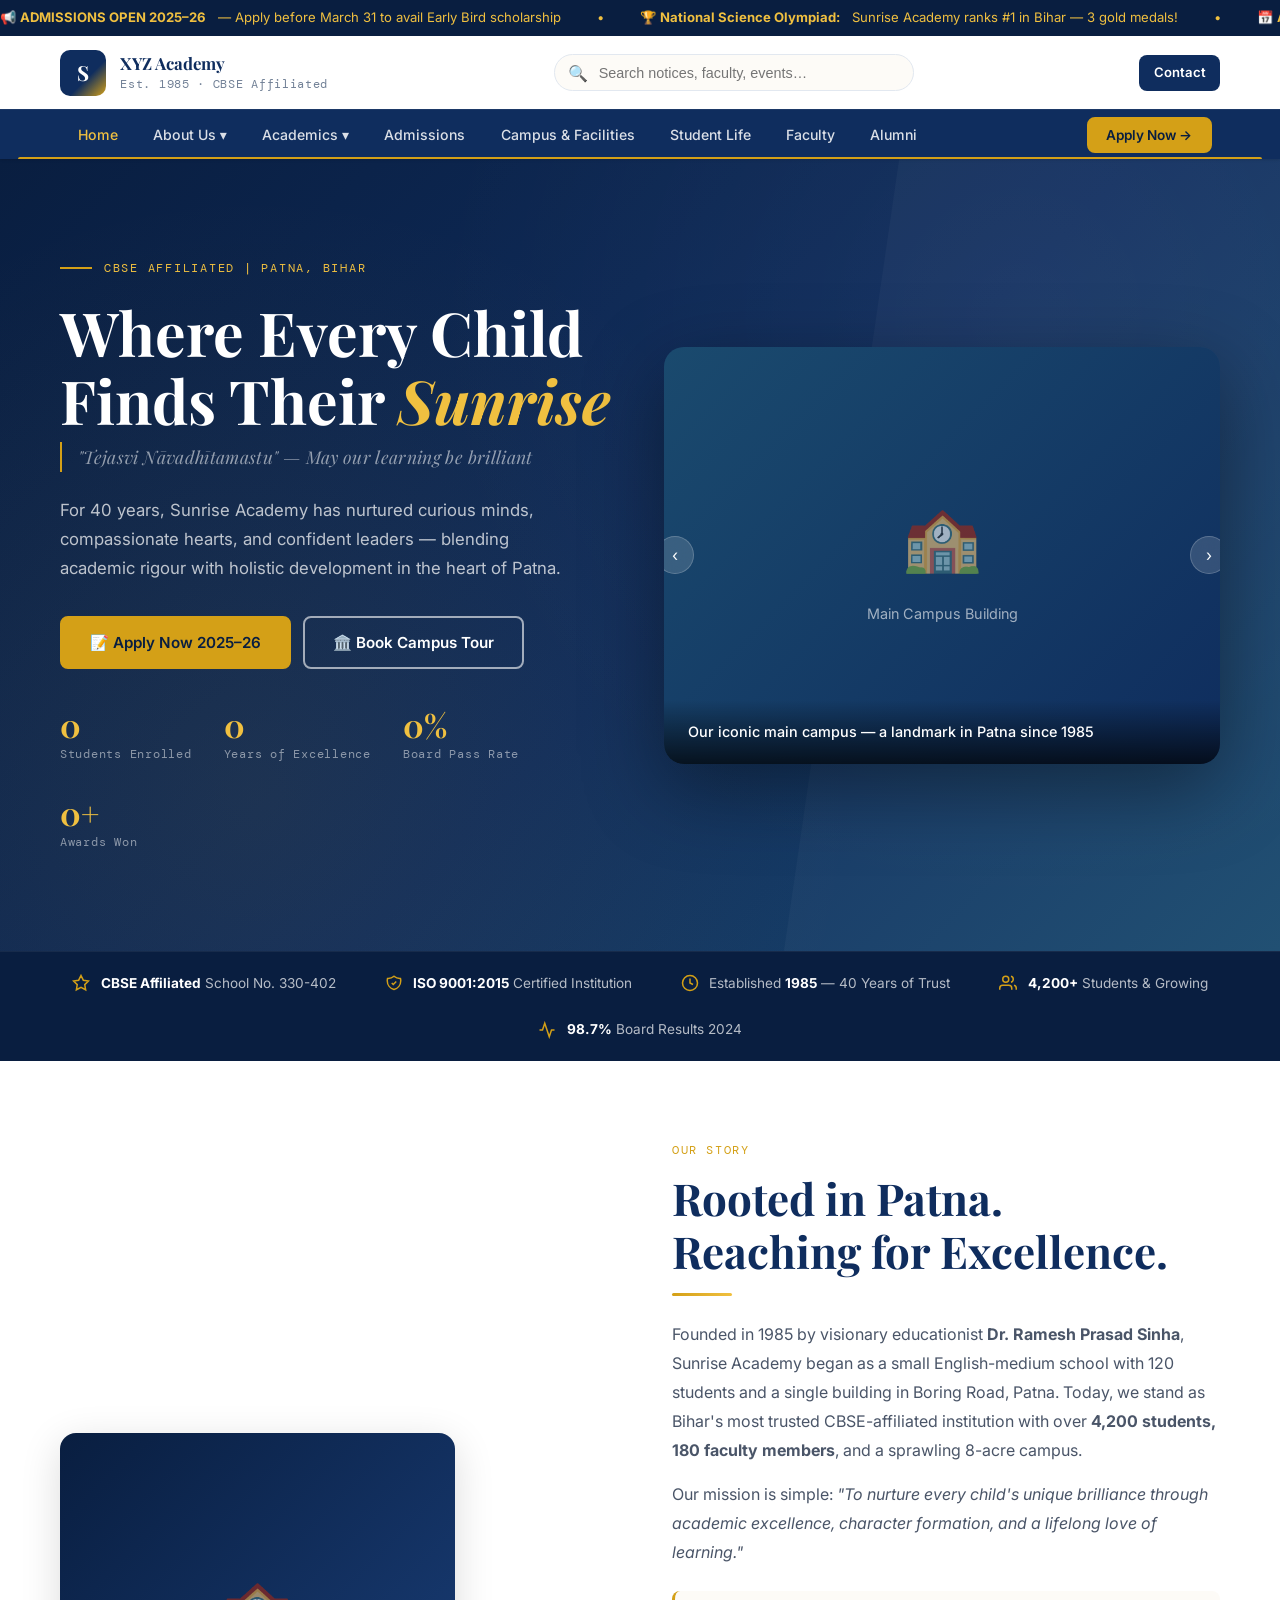
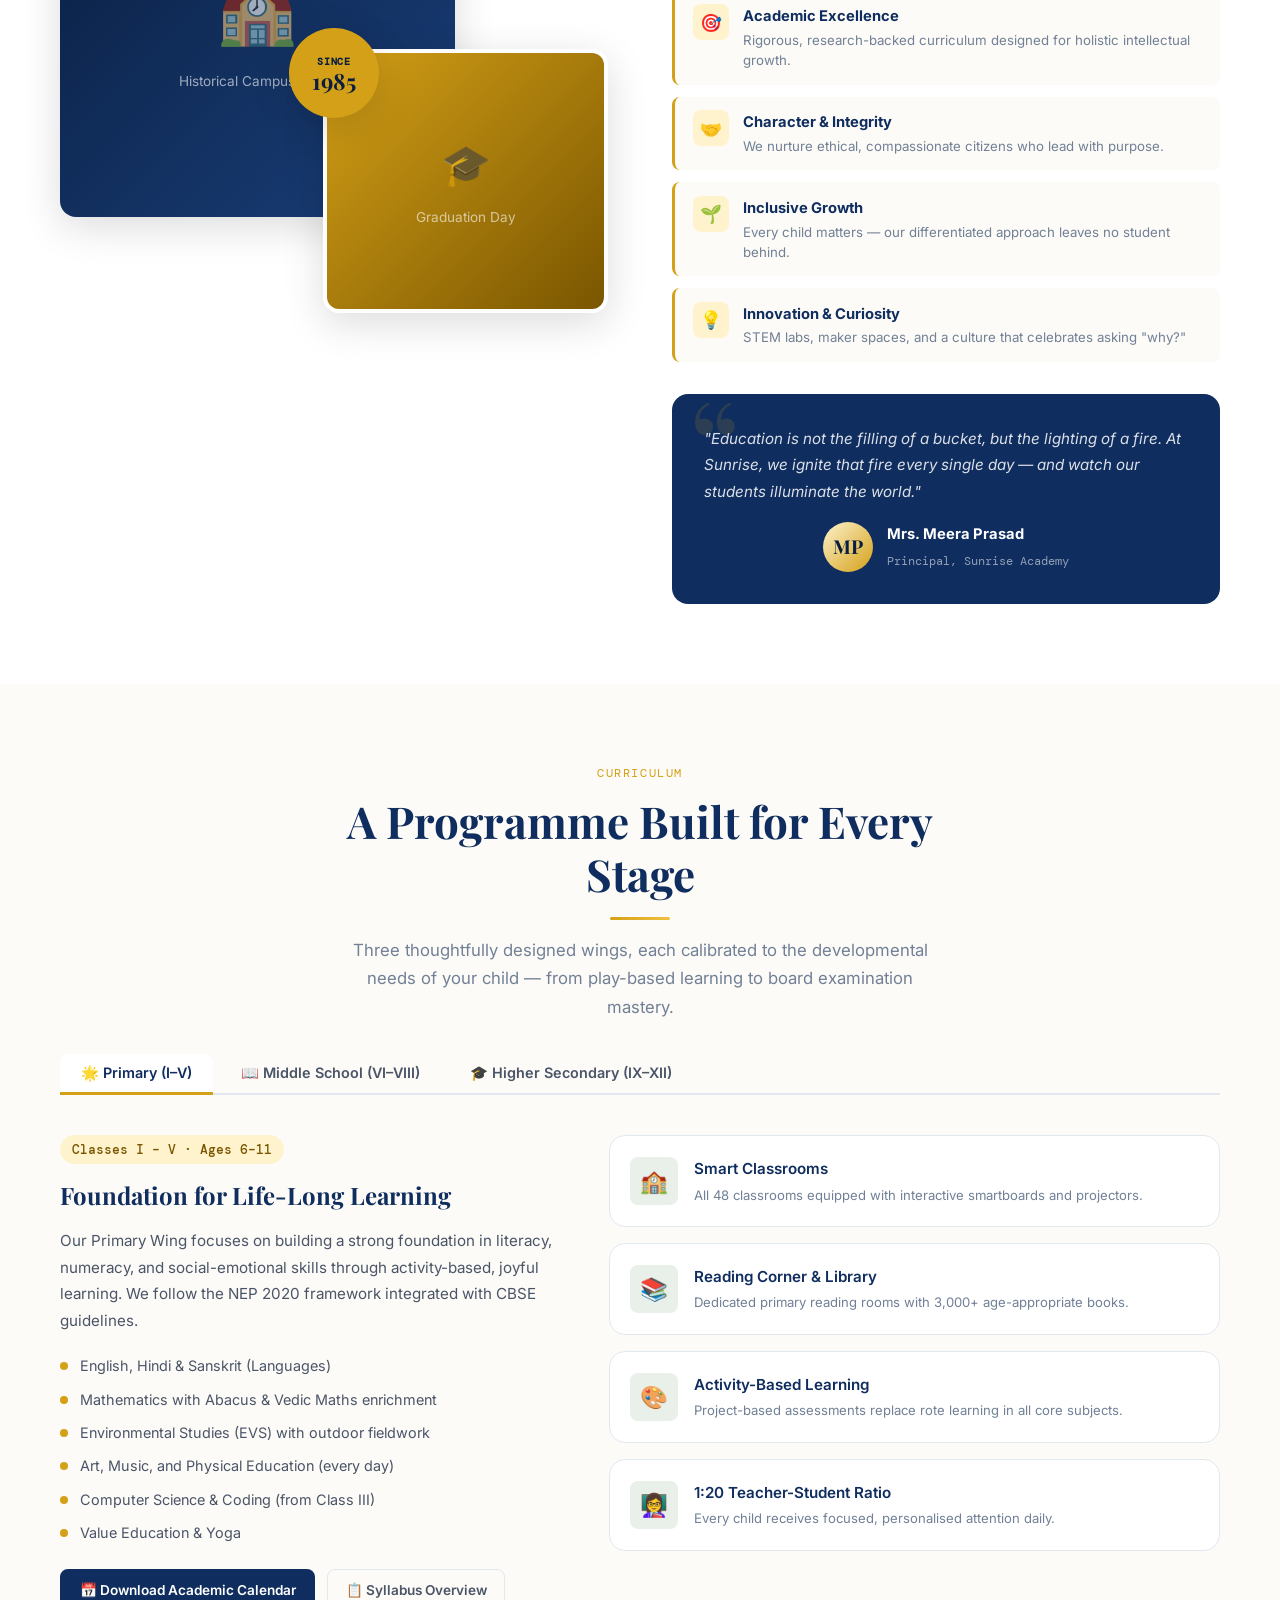
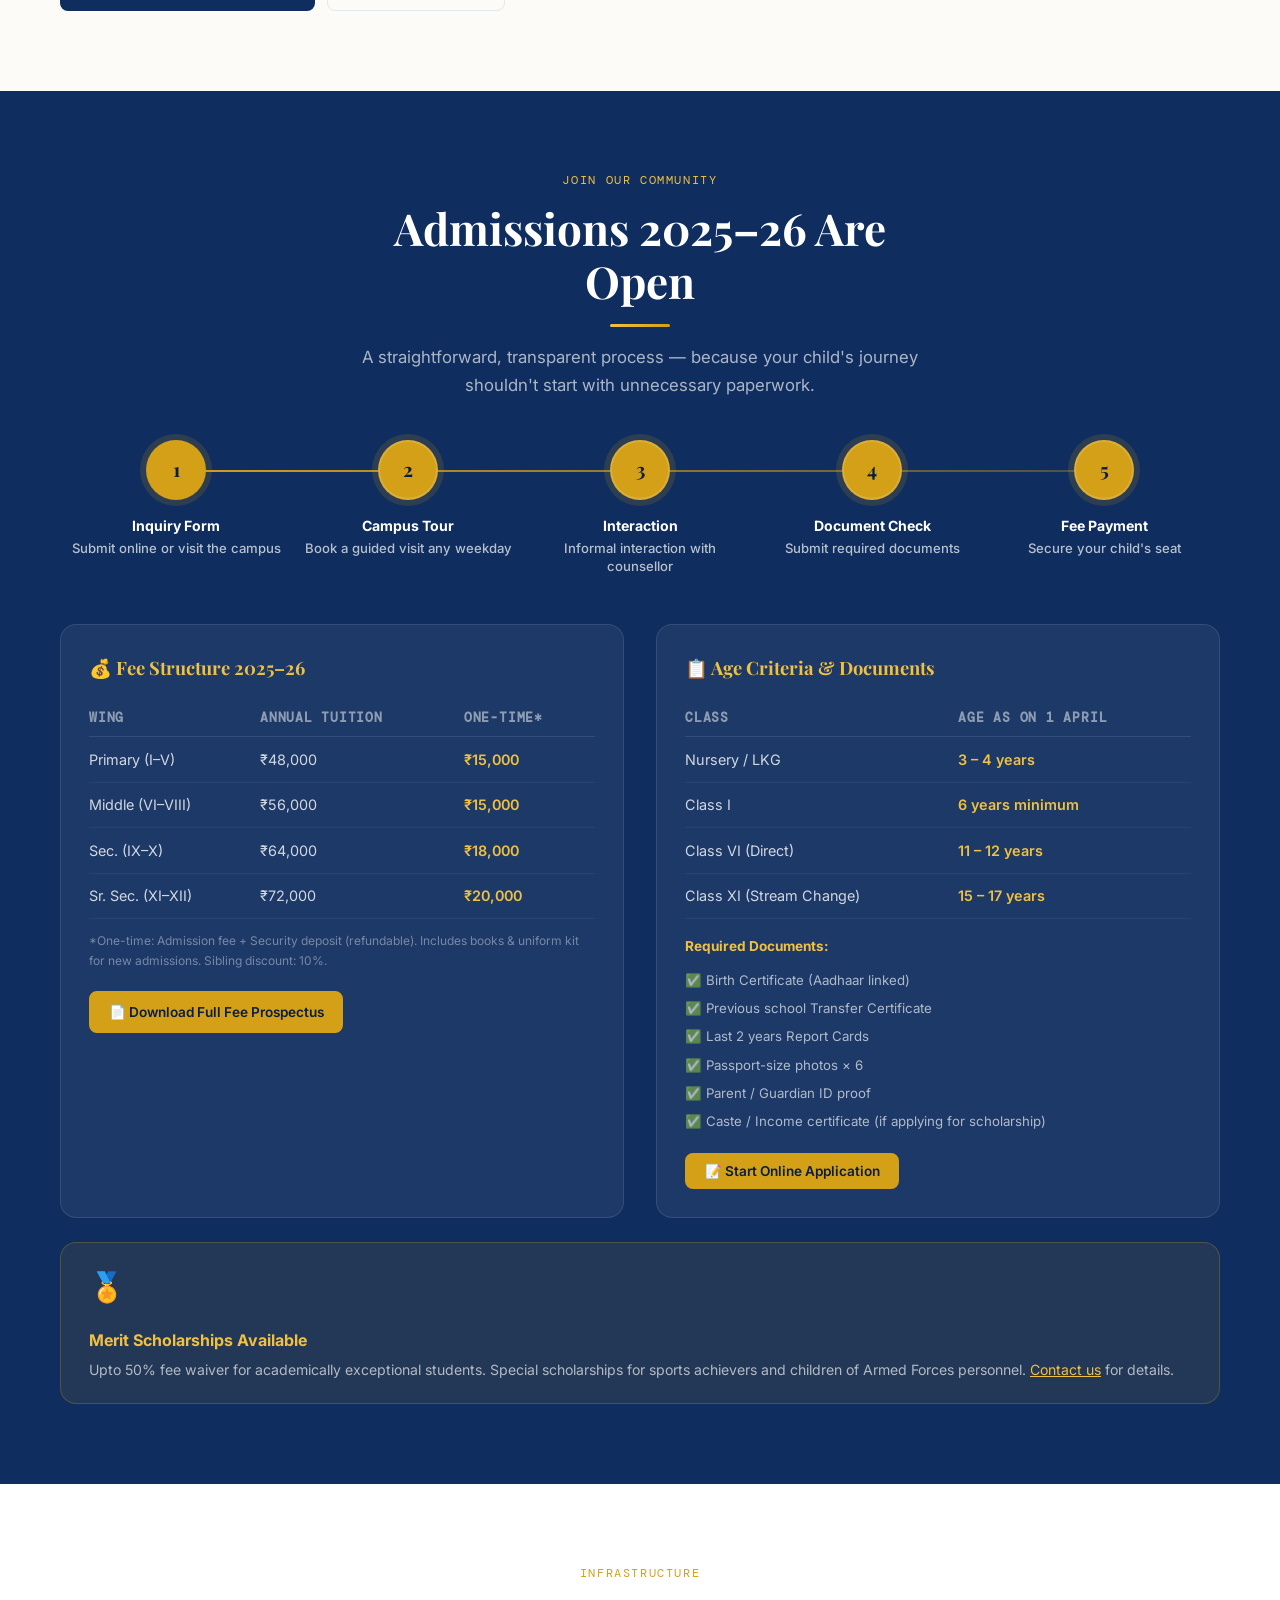
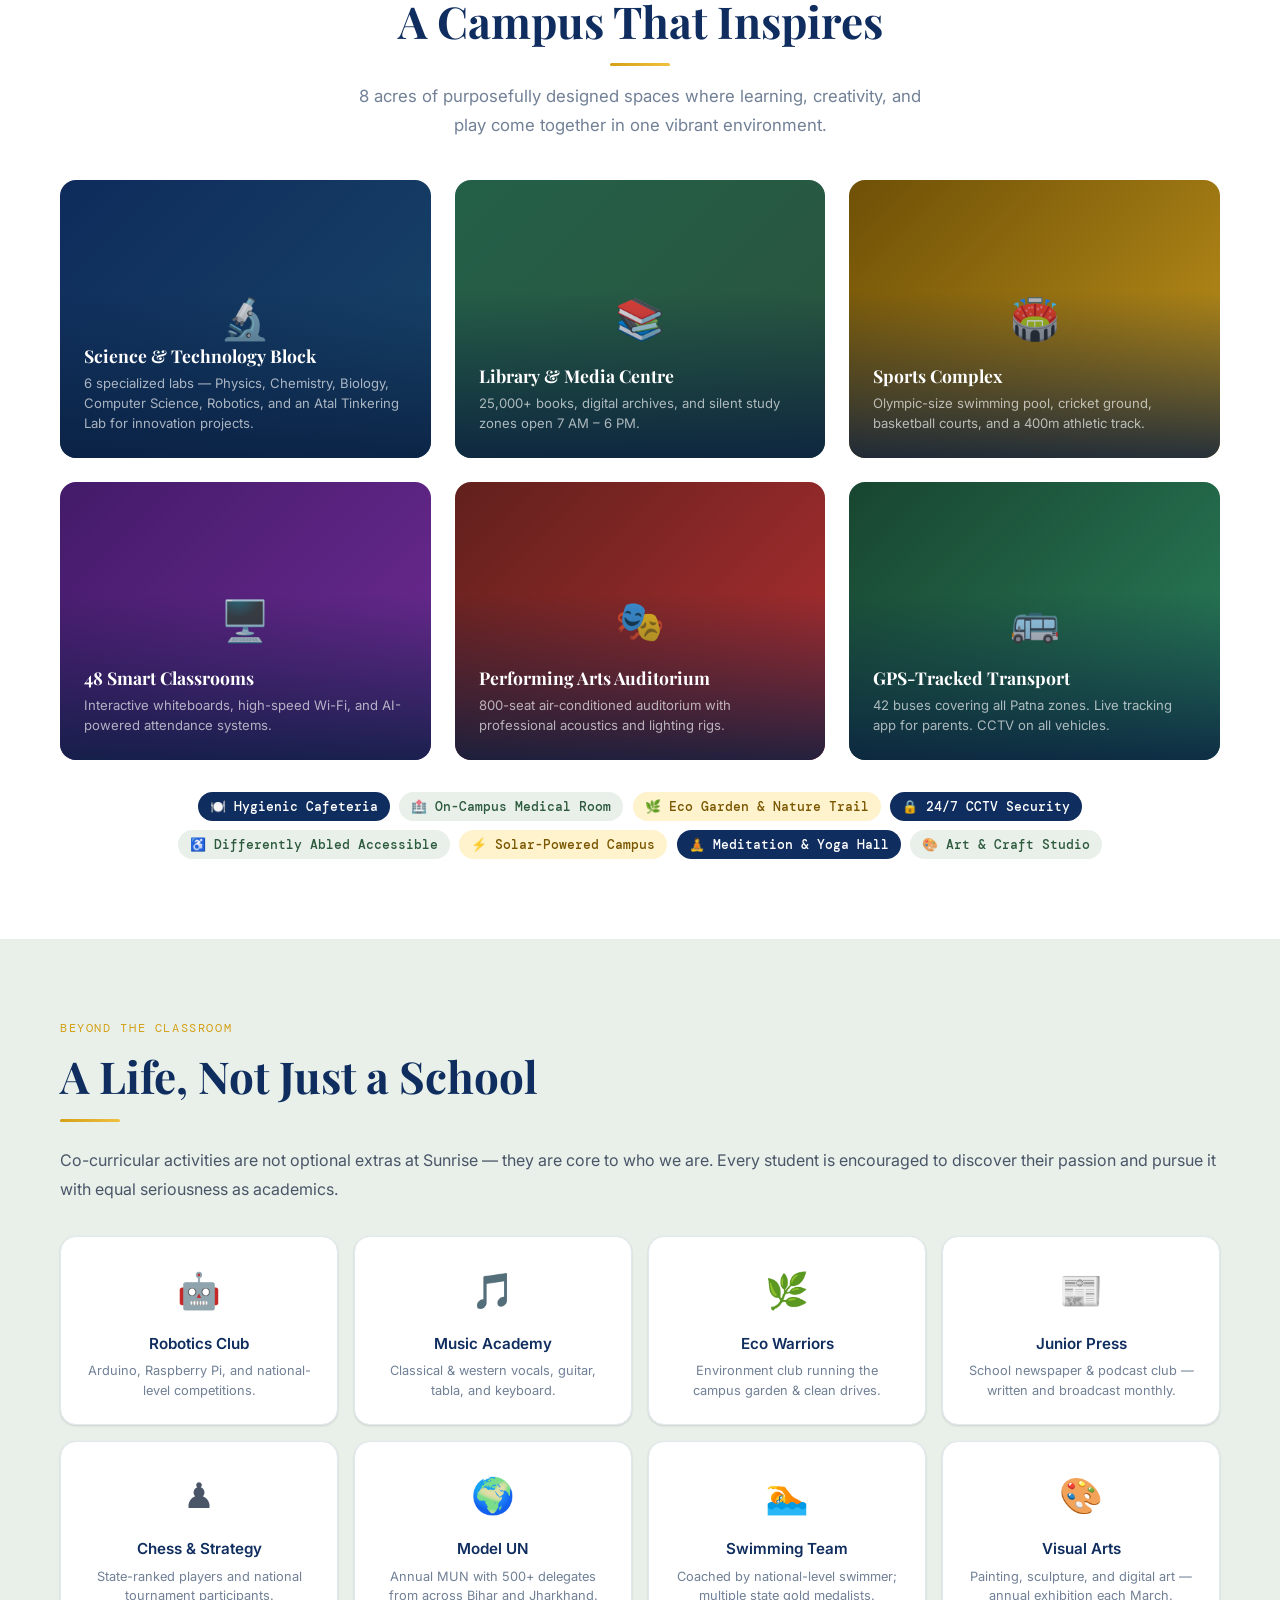
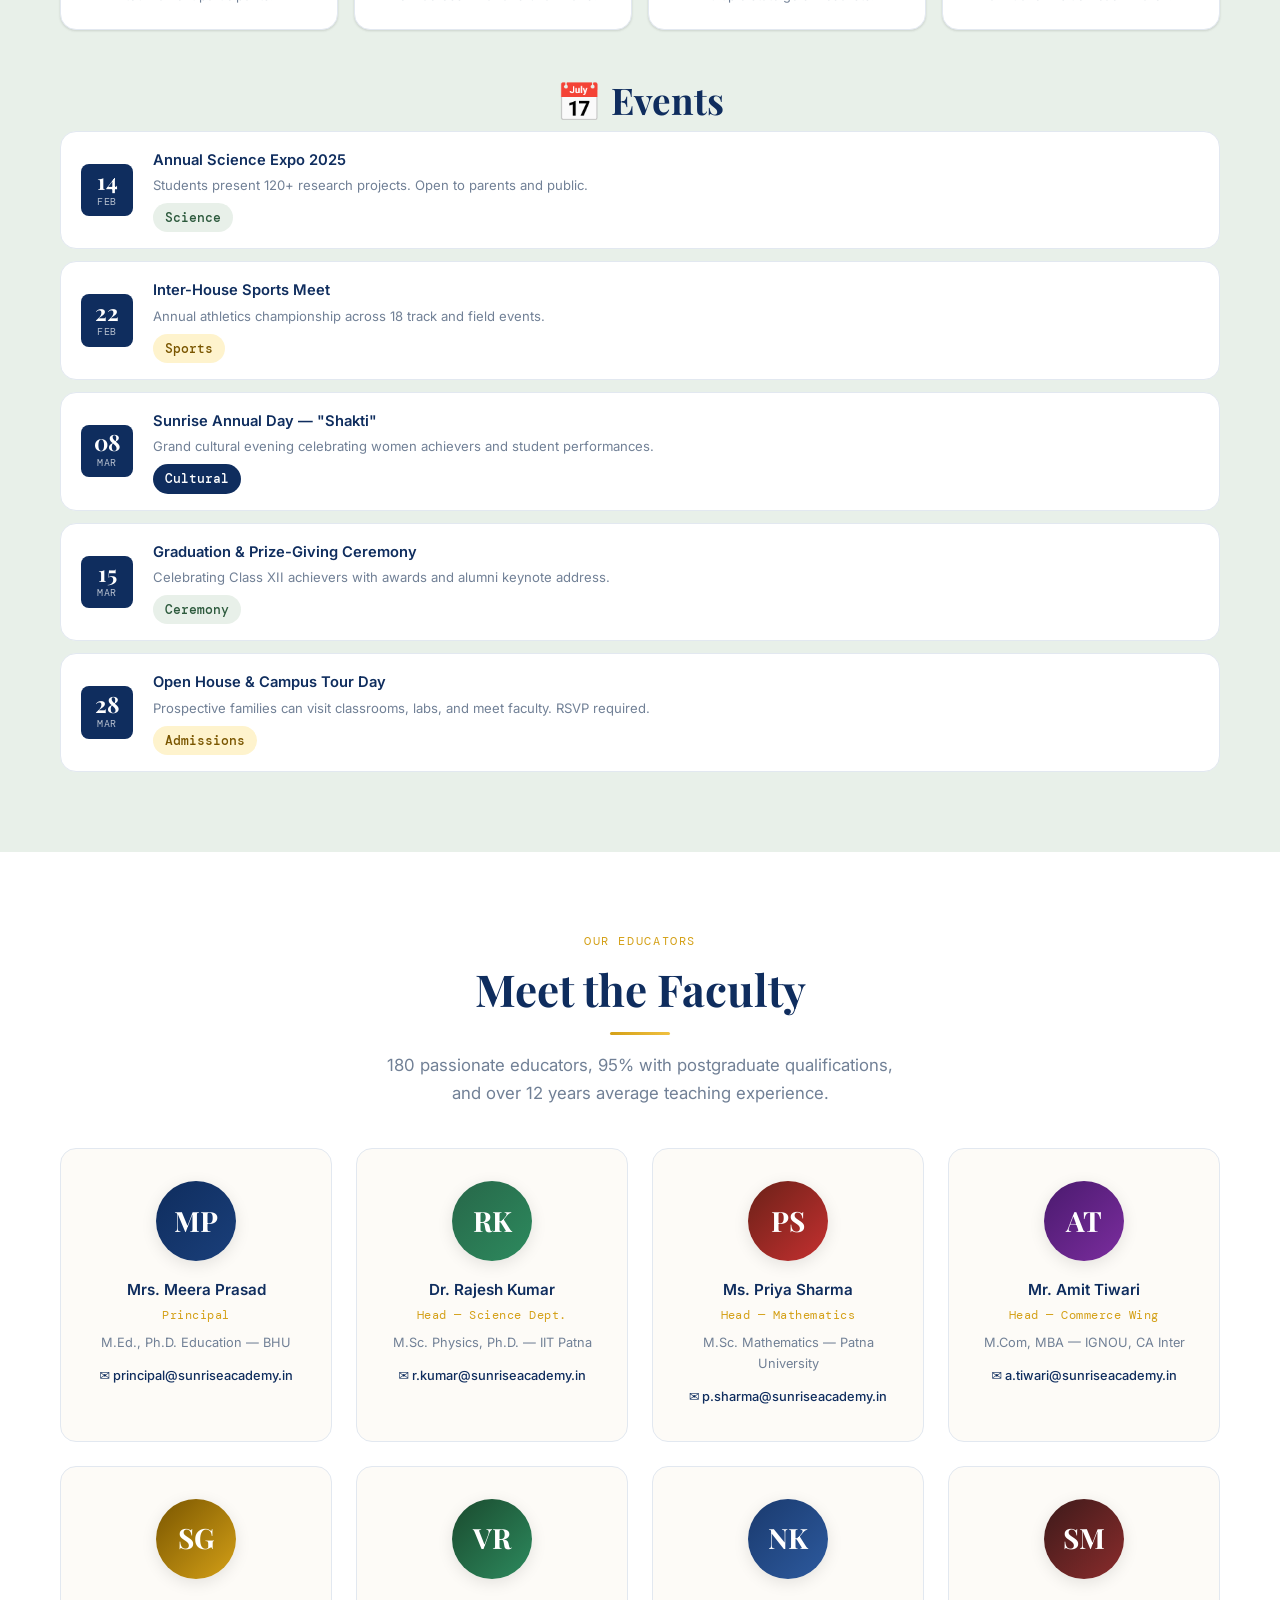
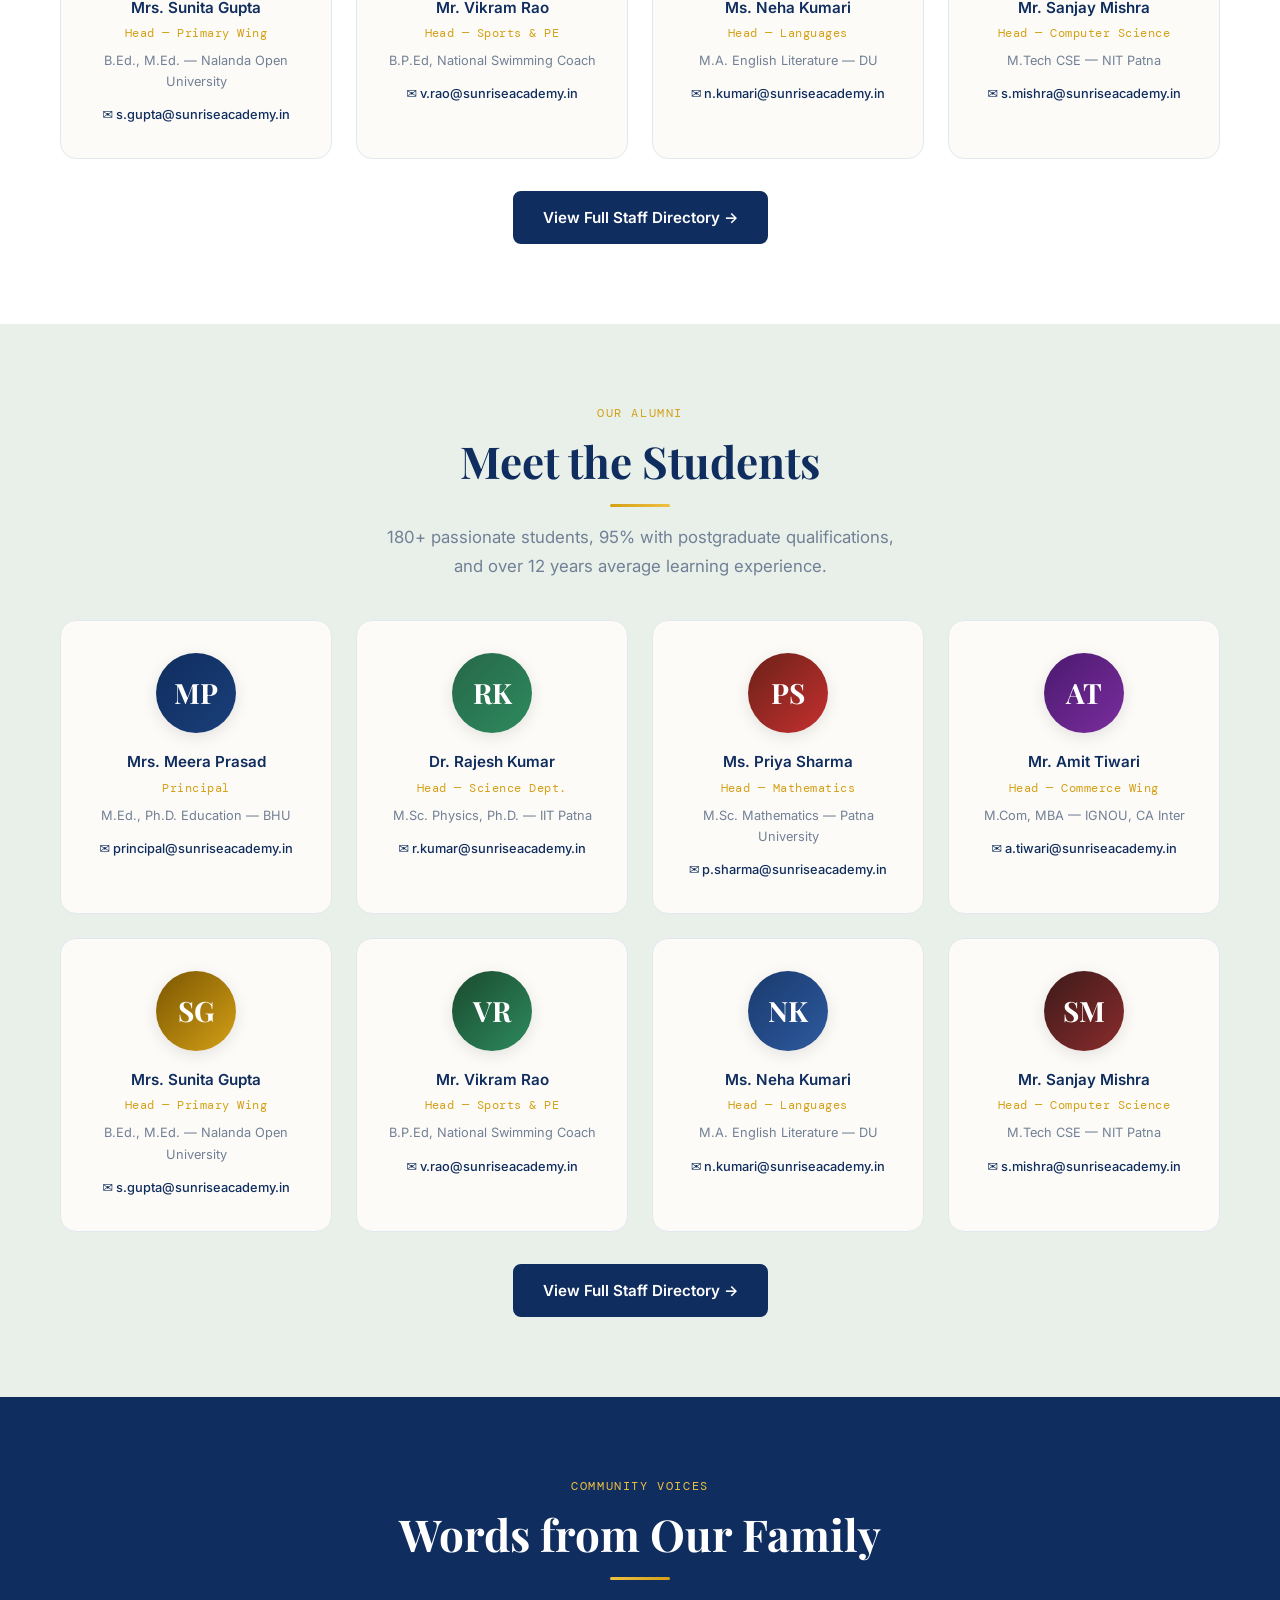
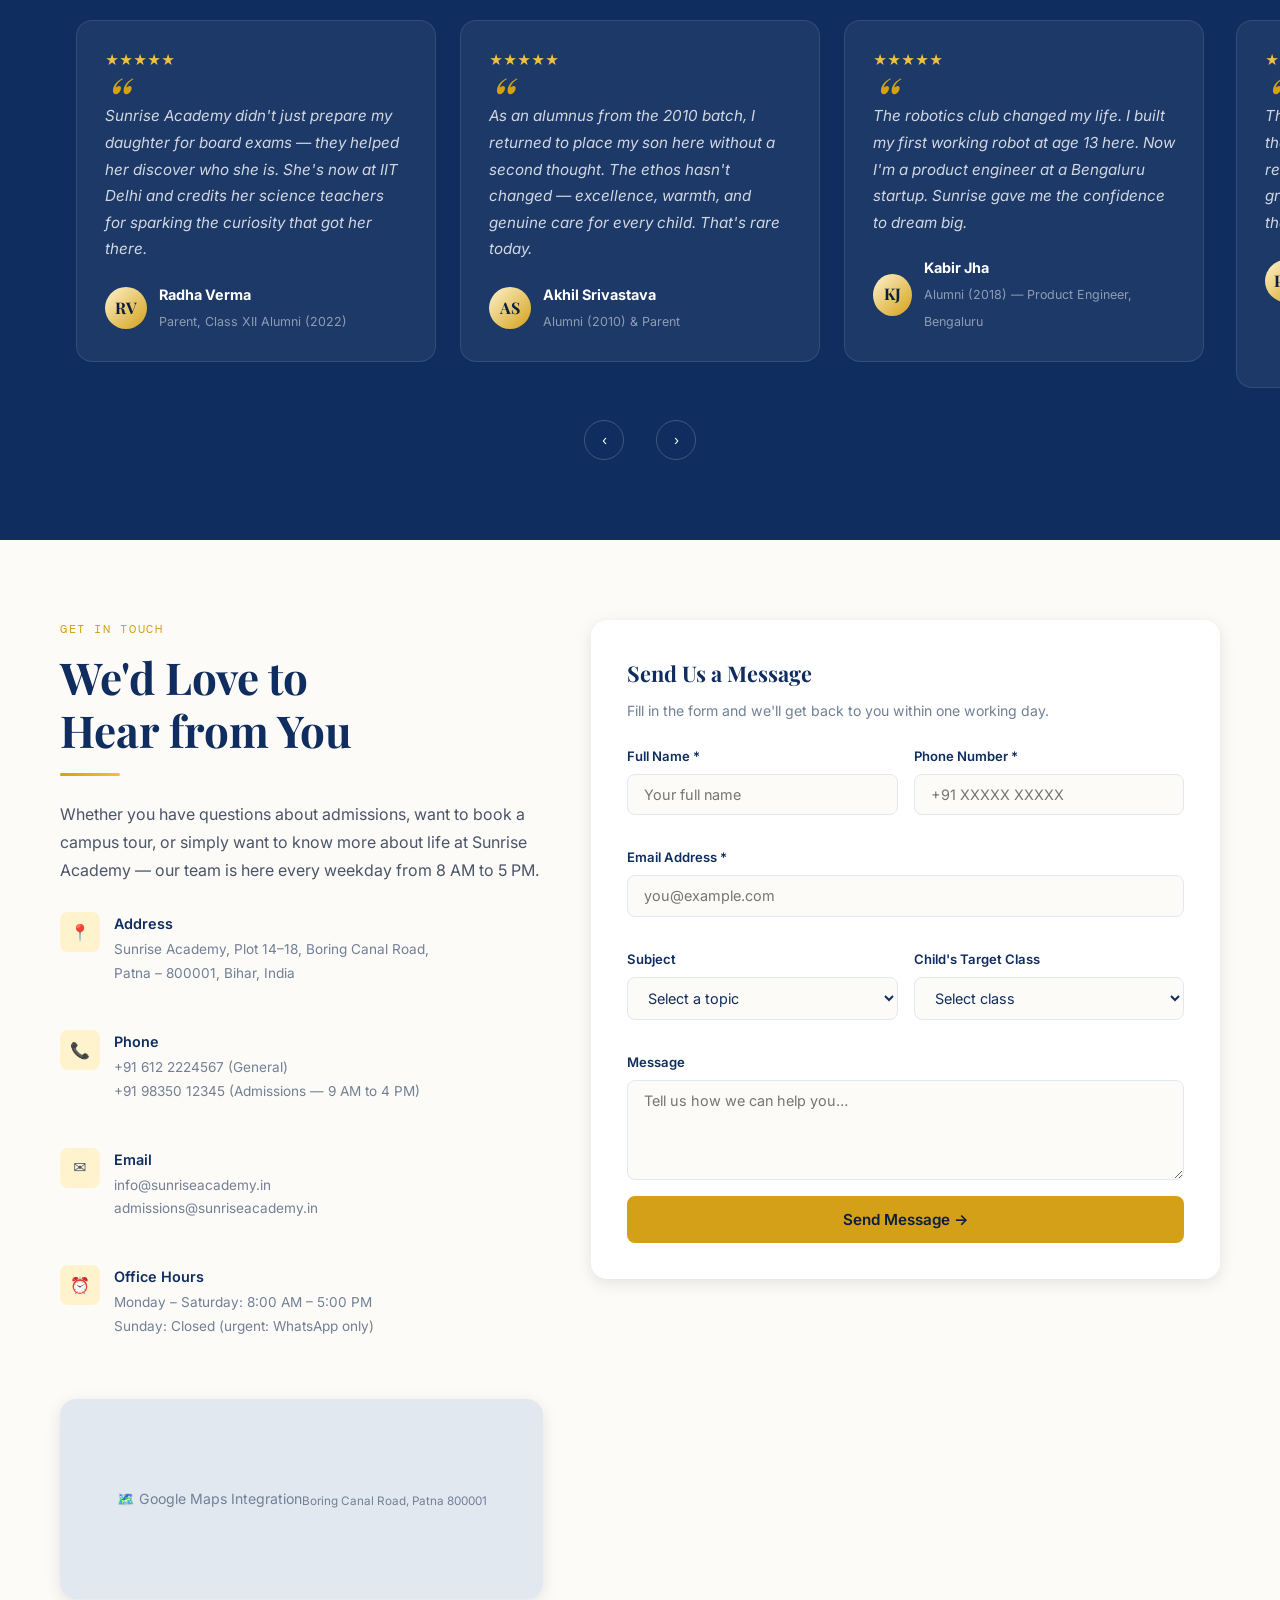
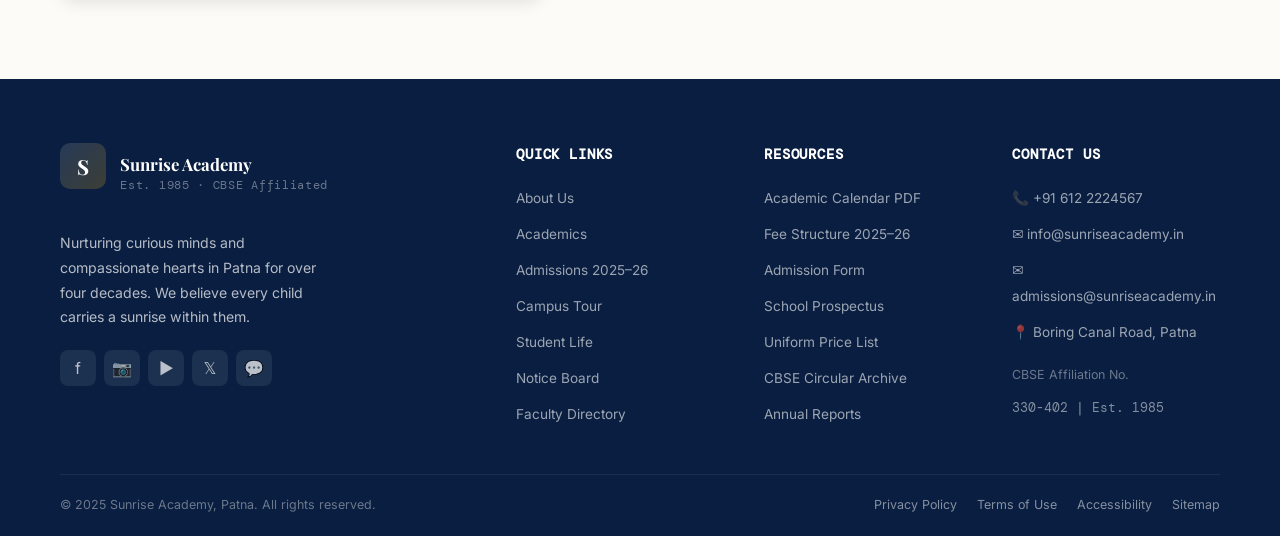
==== index.html @ 66e6a013 "Rename s1.html to index.html" ====
<!DOCTYPE html>
<html lang="en">

<head>
    <meta charset="UTF-8" />
    <meta name="viewport" content="width=device-width,initial-scale=1.0" />
    <meta name="description"
        content="XYZ Academy — Excellence in Education since 1985. Admissions open for 2025-26. Best school in Patna for holistic development, academics & co-curriculars." />
    <meta name="keywords" content="best school in Patna, CBSE school Patna, admission 2025, Sunrise Academy" />
    <meta property="og:title" content="Sunrise Academy | Excellence in Every Child" />
    <meta property="og:description"
        content="Nurturing minds, building futures. Admissions open for 2025-26 academic session." />
    <title>XYZ Academy | Excellence in Every Child</title>

    <!-- Fonts -->
    <link rel="preconnect" href="https://fonts.googleapis.com" />
    <link rel="preconnect" href="https://fonts.gstatic.com" crossorigin />
    <link
        href="https://fonts.googleapis.com/css2?family=Playfair+Display:ital,wght@0,600;0,700;1,600&family=Inter:wght@300;400;500;600;700&family=DM+Mono:wght@400;500&display=swap"
        rel="stylesheet" />
    <link rel="stylesheet" href="p1.css" />
    <link rel="stylesheet" href="s1.css" />
</head>

<body>

    <!-- ═══════════════════════════════════════════
         MEDIA RIBBON
    ══════════════════════════════════════════════ -->
    <div id="announce-ribbon" role="marquee" aria-label="School announcements">
        <div class="inner" id="ticker-inner">
            <span>📢 <strong>ADMISSIONS OPEN 2025–26</strong> — Apply before March 31 to avail Early Bird
                scholarship</span>
            &nbsp;&nbsp;&nbsp;•&nbsp;&nbsp;&nbsp;
            <span>🏆 <strong>National Science Olympiad:</strong> Sunrise Academy ranks #1 in Bihar — 3 gold
                medals!</span>
            &nbsp;&nbsp;&nbsp;•&nbsp;&nbsp;&nbsp;
            <span>📅 <strong>Annual Day 2025:</strong> Register for parent passes by Feb 28</span>
            &nbsp;&nbsp;&nbsp;•&nbsp;&nbsp;&nbsp;
            <span>📢 <strong>ADMISSIONS OPEN 2025–26</strong> — Apply before March 31 to avail Early Bird
                scholarship</span>
            &nbsp;&nbsp;&nbsp;•&nbsp;&nbsp;&nbsp;
            <span>🏆 <strong>National Science Olympiad:</strong> Sunrise Academy ranks #1 in Bihar — 3 gold
                medals!</span>
            &nbsp;&nbsp;&nbsp;•&nbsp;&nbsp;&nbsp;
            <span>📅 <strong>Annual Day 2025:</strong> Register for parent passes by Feb 28</span>
            &nbsp;&nbsp;&nbsp;•&nbsp;&nbsp;&nbsp;
        </div>
    </div>

    <!-- ═══════════════════════════════════════════
         HEADER
    ══════════════════════════════════════════════ -->
    <header id="site-header" role="banner">
        <div class="container">
            <div class="header-inner">
                <!-- Logo -->
                <a href="#" class="logo" aria-label="Sunrise Academy home">
                    <div class="logo-mark" aria-hidden="true">S</div>
                    <div class="logo-text">
                        <strong>XYZ Academy</strong>
                        <span>Est. 1985 · CBSE Affiliated</span>
                    </div>
                </a>

                <!-- Search -->
                <div class="header-search" role="search">
                    <span class="search-icon" aria-hidden="true">🔍</span>
                    <input type="search" placeholder="Search notices, faculty, events…" aria-label="Search the website"
                        id="site-search" />
                </div>

                <!-- Quick links + Hamburger -->
                <div style="display:flex;align-items:center;gap:.75rem">
                    <nav class="quick-links" aria-label="Quick access">
                        <a href="#contact" class="btn-portal">Contact</a>
                    </nav>
                    <!-- <button class="hamburger" id="hamburger-btn" aria-expanded="false" aria-controls="mobile-nav"
                        aria-label="Toggle navigation">
                        <span></span><span></span><span></span>
                    </button> -->
                    <!-- <img src="more.png" class="hamburger" style="max-width: 22%" alt=""> -->

                </div>
            </div>
        </div>

        <!-- Main Navigation -->
        <nav id="main-nav" aria-label="Main navigation">
            <div class="container">
                <ul class="nav-inner" role="list">
                    <li><a href="#hero" class="nav-link active">Home</a></li>
                    <li class="nav-item">
                        <a href="#about" class="nav-link">About Us ▾</a>
                        <div class="dropdown" role="menu">
                            <a href="#about" role="menuitem">Our History</a>
                            <a href="#about" role="menuitem">Mission & Vision</a>
                            <a href="#about" role="menuitem">Principal's Message</a>
                            <a href="#about" role="menuitem">Core Values</a>
                        </div>
                    </li>
                    <li class="nav-item">
                        <a href="#academics" class="nav-link">Academics ▾</a>
                        <div class="dropdown" role="menu">
                            <a href="#academics" role="menuitem">Primary Wing</a>
                            <a href="#academics" role="menuitem">Middle School</a>
                            <a href="#academics" role="menuitem">Higher Secondary</a>
                            <a href="#academics" role="menuitem">Academic Calendar</a>
                        </div>
                    </li>
                    <li><a href="#admissions" class="nav-link">Admissions</a></li>
                    <li><a href="#facilities" class="nav-link">Campus & Facilities</a></li>
                    <li><a href="#student-life" class="nav-link">Student Life</a></li>
                    <!-- <li><a href="#notices" class="nav-link">Notice Board</a></li> -->
                    <li><a href="#faculty" class="nav-link">Faculty</a></li>
                    <li><a href="#Alumni" class="nav-link">Alumni</a></li>
                    <li style="margin-left:auto">
                        <button onclick="openModal()" class="btn btn-primary btn-sm" style="margin:.4rem .5rem">Apply
                            Now →</button>
                    </li>
                </ul>
            </div>
        </nav>

        <!-- Mobile nav drawer -->
        <nav class="mobile-nav" id="mobile-nav" aria-label="Mobile navigation" aria-hidden="true">
            <a href="#hero">🏠 Home</a>
            <a href="#about">ℹ️ About Us</a>
            <a href="#academics">📚 Academics</a>
            <a href="#admissions">📝 Admissions</a>
            <a href="#facilities">🏛️ Campus & Facilities</a>
            <a href="#student-life">🎨 Student Life</a>
            <a href="#notices">📋 Notice Board</a>
            <a href="#faculty">👩‍🏫 Faculty</a>
            <a href="#contact">📞 Contact</a>
            <button onclick="openModal()" class="btn btn-primary" style="margin-top:.5rem;justify-content:center">Apply
                Now →</button>
        </nav>
    </header>

    <!-- ═══════════════════════════════════════════
             HERO SECTION
        ══════════════════════════════════════════════ -->
    <section id="hero" aria-labelledby="hero-title">
        <div class="hero-bg-pattern" aria-hidden="true"></div>
        <div class="hero-shape" aria-hidden="true"></div>

        <div class="container">
            <div class="hero-content">
                <div class="hero-left">
                    <div class="hero-eyebrow">
                        <div class="line" aria-hidden="true"></div>
                        <span>CBSE Affiliated | Patna, Bihar</span>
                    </div>

                    <h1 class="hero-title" id="hero-title">
                        Where Every Child<br />
                        Finds Their <em>Sunrise</em>
                    </h1>

                    <p class="hero-motto" aria-label="School motto">
                        "Tejasvi Nāvadhītamastu" — May our learning be brilliant
                    </p>

                    <p class="hero-desc">
                        For 40 years, Sunrise Academy has nurtured curious minds, compassionate hearts, and confident
                        leaders — blending academic rigour with holistic development in the heart of Patna.
                    </p>

                    <div class="hero-ctas">
                        <button onclick="openModal()" class="btn btn-primary">
                            📝 Apply Now 2025–26
                        </button>
                        <a href="#about" class="btn btn-outline">
                            🏛️ Book Campus Tour
                        </a>
                    </div>

                    <div class="stats-ticker" role="list" aria-label="Key statistics">
                        <div class="stat-item" role="listitem">
                            <div class="stat-num" id="stat1">0</div>
                            <div class="stat-label">Students Enrolled</div>
                        </div>
                        <div class="stat-item" role="listitem">
                            <div class="stat-num" id="stat2">0</div>
                            <div class="stat-label">Years of Excellence</div>
                        </div>
                        <div class="stat-item" role="listitem">
                            <div class="stat-num" id="stat3">0%</div>
                            <div class="stat-label">Board Pass Rate</div>
                        </div>
                        <div class="stat-item" role="listitem">
                            <div class="stat-num" id="stat4">0+</div>
                            <div class="stat-label">Awards Won</div>
                        </div>
                    </div>
                </div>

                <!-- Image Carousel -->
                <div class="hero-right" aria-label="Campus photo carousel">
                    <div class="carousel-frame" id="hero-carousel">
                        <div class="carousel-slides" id="carousel-slides">
                            <!-- Slide 1 -->
                            <div class="carousel-slide">
                                <div class="slide-placeholder"
                                    style="background:linear-gradient(135deg,#1a4a6e 0%,#0F2D5E 100%)">
                                    <span style="font-size:4rem">🏫</span>
                                    <span>Main Campus Building</span>
                                </div>
                                <div class="slide-caption">Our iconic main campus — a landmark in Patna since 1985</div>
                            </div>
                            <!-- Slide 2 -->
                            <div class="carousel-slide">
                                <div class="slide-placeholder"
                                    style="background:linear-gradient(135deg,#276749 0%,#2d5a3d 100%)">
                                    <span style="font-size:4rem">🔬</span>
                                    <span>State-of-the-Art Science Labs</span>
                                </div>
                                <div class="slide-caption">Modern laboratories equipped with latest instruments</div>
                            </div>
                            <!-- Slide 3 -->
                            <div class="carousel-slide">
                                <div class="slide-placeholder"
                                    style="background:linear-gradient(135deg,#7a5600 0%,#D4A017 100%)">
                                    <span style="font-size:4rem">🏆</span>
                                    <span>National Award Winners</span>
                                </div>
                                <div class="slide-caption">Our students shine at state and national competitions</div>
                            </div>
                            <!-- Slide 4 -->
                            <div class="carousel-slide">
                                <div class="slide-placeholder"
                                    style="background:linear-gradient(135deg,#4a1a6e 0%,#7b2d9e 100%)">
                                    <span style="font-size:4rem">🎭</span>
                                    <span>Cultural & Arts Programs</span>
                                </div>
                                <div class="slide-caption">Annual cultural festivals celebrating creativity</div>
                            </div>
                        </div>
                        <div class="carousel-nav" aria-label="Carousel navigation">
                            <button class="carousel-btn" id="carousel-prev" aria-label="Previous slide">‹</button>
                            <button class="carousel-btn" id="carousel-next" aria-label="Next slide">›</button>
                        </div>
                    </div>
                    <div class="carousel-dots" role="tablist" id="carousel-dots"></div>
                </div>
            </div>
        </div>
    </section>

    <!-- ═══════════════════════════════════════════
                     script.js added
                ══════════════════════════════════════════════ -->

    <!-- <script src="p1.js"></script> -->

    <!-- Trust Bar -->
    <div id="trust-bar" role="complementary" aria-label="Accreditations">
        <div class="container">
            <div class="trust-bar-inner">
                <div class="trust-item">
                    <svg width="18" height="18" viewBox="0 0 24 24" fill="none" stroke="currentColor" stroke-width="2"
                        aria-hidden="true">
                        <path
                            d="M12 2l3.09 6.26L22 9.27l-5 4.87 1.18 6.88L12 17.77l-6.18 3.25L7 14.14 2 9.27l6.91-1.01L12 2z" />
                    </svg>
                    <span><strong>CBSE Affiliated</strong> School No. 330-402</span>
                </div>
                <div class="trust-item">
                    <svg width="18" height="18" viewBox="0 0 24 24" fill="none" stroke="currentColor" stroke-width="2"
                        aria-hidden="true">
                        <path
                            d="M9 12l2 2 4-4m5.618-4.016A11.955 11.955 0 0112 2.944a11.955 11.955 0 01-8.618 3.04A12.02 12.02 0 003 9c0 5.591 3.824 10.29 9 11.622 5.176-1.332 9-6.03 9-11.622 0-1.042-.133-2.052-.382-3.016z" />
                    </svg>
                    <span><strong>ISO 9001:2015</strong> Certified Institution</span>
                </div>
                <div class="trust-item">
                    <svg width="18" height="18" viewBox="0 0 24 24" fill="none" stroke="currentColor" stroke-width="2"
                        aria-hidden="true">
                        <circle cx="12" cy="12" r="10" />
                        <polyline points="12 6 12 12 16 14" />
                    </svg>
                    <span>Established <strong>1985</strong> — 40 Years of Trust</span>
                </div>
                <div class="trust-item">
                    <svg width="18" height="18" viewBox="0 0 24 24" fill="none" stroke="currentColor" stroke-width="2"
                        aria-hidden="true">
                        <path d="M17 21v-2a4 4 0 00-4-4H5a4 4 0 00-4 4v2" />
                        <circle cx="9" cy="7" r="4" />
                        <path d="M23 21v-2a4 4 0 00-3-3.87" />
                        <path d="M16 3.13a4 4 0 010 7.75" />
                    </svg>
                    <span><strong>4,200+</strong> Students & Growing</span>
                </div>
                <div class="trust-item">
                    <svg width="18" height="18" viewBox="0 0 24 24" fill="none" stroke="currentColor" stroke-width="2"
                        aria-hidden="true">
                        <polyline points="22 12 18 12 15 21 9 3 6 12 2 12" />
                    </svg>
                    <span><strong>98.7%</strong> Board Results 2024</span>
                </div>
            </div>
        </div>
    </div>

    <!-- ═══════════════════════════════════════════
             ABOUT US
        ══════════════════════════════════════════════ -->
    <section id="about" aria-labelledby="about-title" style="padding:5rem 0;background:var(--white)">
        <div class="container">
            <div class="about-grid">
                <!-- Image stack -->
                <div class="about-img-stack" aria-hidden="true">
                    <div class="about-img-main">
                        <div class="img-placeholder"
                            style="background:linear-gradient(135deg,var(--navy-deep),var(--navy-light))">
                            <span style="font-size:4rem">🏫</span>
                            <span>Historical Campus Photo</span>
                        </div>
                    </div>
                    <div class="about-img-accent">
                        <div class="img-placeholder" style="background:linear-gradient(135deg,var(--gold),#7a5600)">
                            <span style="font-size:2.5rem">🎓</span>
                            <span>Graduation Day</span>
                        </div>
                    </div>
                    <div class="founded-badge">
                        <small>SINCE</small>
                        <big>1985</big>
                    </div>
                </div>
                <!-- Content -->
                <div class="about-content">
                    <span class="section-label">Our Story</span>
                    <h2 class="section-title" id="about-title">Rooted in Patna.<br />Reaching for Excellence.</h2>
                    <div class="divider" aria-hidden="true"></div>
                    <p style="color:var(--slate);line-height:1.8;margin-bottom:1rem">
                        Founded in 1985 by visionary educationist <strong>Dr. Ramesh Prasad Sinha</strong>, Sunrise
                        Academy began as a small English-medium school with 120 students and a single building in Boring
                        Road, Patna. Today, we stand as Bihar's most trusted CBSE-affiliated institution with over
                        <strong>4,200 students, 180 faculty members</strong>, and a sprawling 8-acre campus.
                    </p>
                    <p style="color:var(--slate);line-height:1.8;margin-bottom:1.5rem">
                        Our mission is simple: <em>"To nurture every child's unique brilliance through academic
                            excellence, character formation, and a lifelong love of learning."</em>
                    </p>

                    <div class="values-list" role="list" aria-label="Core values">
                        <div class="value-item" role="listitem">
                            <div class="value-icon" aria-hidden="true">🎯</div>
                            <div class="value-text">
                                <strong>Academic Excellence</strong>
                                <p>Rigorous, research-backed curriculum designed for holistic intellectual growth.</p>
                            </div>
                        </div>
                        <div class="value-item" role="listitem">
                            <div class="value-icon" aria-hidden="true">🤝</div>
                            <div class="value-text">
                                <strong>Character & Integrity</strong>
                                <p>We nurture ethical, compassionate citizens who lead with purpose.</p>
                            </div>
                        </div>
                        <div class="value-item" role="listitem">
                            <div class="value-icon" aria-hidden="true">🌱</div>
                            <div class="value-text">
                                <strong>Inclusive Growth</strong>
                                <p>Every child matters — our differentiated approach leaves no student behind.</p>
                            </div>
                        </div>
                        <div class="value-item" role="listitem">
                            <div class="value-icon" aria-hidden="true">💡</div>
                            <div class="value-text">
                                <strong>Innovation & Curiosity</strong>
                                <p>STEM labs, maker spaces, and a culture that celebrates asking "why?"</p>
                            </div>
                        </div>
                    </div>

                    <!-- Principal Message -->
                    <div class="principal-card" aria-labelledby="principal-name">
                        <p>"Education is not the filling of a bucket, but the lighting of a fire. At Sunrise, we ignite
                            that fire every single day — and watch our students illuminate the world."</p>
                        <div class="principal-info">
                            <div class="principal-avatar" aria-hidden="true">MP</div>
                            <div>
                                <strong id="principal-name">Mrs. Meera Prasad</strong>
                                <span>Principal, Sunrise Academy</span>
                            </div>
                        </div>
                    </div>
                </div>
            </div>
        </div>
    </section>

    <!-- ═══════════════════════════════════════════
         ACADEMICS
    ══════════════════════════════════════════════ -->
    <section id="academics" aria-labelledby="academics-title">
        <div class="container">
            <div style="text-align:center;max-width:600px;margin:0 auto 2rem">
                <span class="section-label">Curriculum</span>
                <h2 class="section-title" id="academics-title">A Programme Built for Every Stage</h2>
                <div class="divider" aria-hidden="true" style="margin:0 auto 1rem"></div>
                <p class="section-subtitle" style="margin:0 auto">Three thoughtfully designed wings, each calibrated to
                    the developmental needs of your child — from play-based learning to board examination mastery.</p>
            </div>

            <!-- Wing Tabs -->
            <div class="wings-tabs" role="tablist" aria-label="Academic wings">
                <button class="wing-tab active" role="tab" aria-selected="true" aria-controls="wing-primary"
                    id="tab-primary" onclick="switchWing(this,'wing-primary')">🌟 Primary (I–V)</button>
                <button class="wing-tab" role="tab" aria-selected="false" aria-controls="wing-middle" id="tab-middle"
                    onclick="switchWing(this,'wing-middle')">📖 Middle School (VI–VIII)</button>
                <button class="wing-tab" role="tab" aria-selected="false" aria-controls="wing-higher" id="tab-higher"
                    onclick="switchWing(this,'wing-higher')">🎓 Higher Secondary (IX–XII)</button>
            </div>

            <!-- Primary Wing -->
            <div class="wing-panel active" id="wing-primary" role="tabpanel" aria-labelledby="tab-primary">
                <div class="wing-info">
                    <span class="tag tag--gold" style="margin-bottom:.75rem">Classes I – V · Ages 6–11</span>
                    <h3>Foundation for Life-Long Learning</h3>
                    <p>Our Primary Wing focuses on building a strong foundation in literacy, numeracy, and
                        social-emotional skills through activity-based, joyful learning. We follow the NEP 2020
                        framework integrated with CBSE guidelines.</p>
                    <div class="curriculum-items" role="list" aria-label="Subjects offered">
                        <div class="curriculum-item" role="listitem">English, Hindi & Sanskrit (Languages)</div>
                        <div class="curriculum-item" role="listitem">Mathematics with Abacus & Vedic Maths enrichment
                        </div>
                        <div class="curriculum-item" role="listitem">Environmental Studies (EVS) with outdoor fieldwork
                        </div>
                        <div class="curriculum-item" role="listitem">Art, Music, and Physical Education (every day)
                        </div>
                        <div class="curriculum-item" role="listitem">Computer Science & Coding (from Class III)</div>
                        <div class="curriculum-item" role="listitem">Value Education & Yoga</div>
                    </div>
                    <div style="display:flex;flex-wrap:wrap;gap:.75rem">
                        <a href="CBSE_Parenting_Calendar-2026-2027_29042026.pdf" class="btn btn-navy btn-sm">📅 Download
                            Academic Calendar</a>
                        <a href="Science_Sec_2024-25.pdf" class="btn btn-sm"
                            style="border:1.5px solid var(--border);color:var(--slate)">📋
                            Syllabus Overview</a>
                    </div>
                </div>
                <div class="academics-cards">
                    <div class="academic-card">
                        <div class="academic-card-icon">🏫</div>
                        <div>
                            <h4>Smart Classrooms</h4>
                            <p>All 48 classrooms equipped with interactive smartboards and projectors.</p>
                        </div>
                    </div>
                    <div class="academic-card">
                        <div class="academic-card-icon">📚</div>
                        <div>
                            <h4>Reading Corner & Library</h4>
                            <p>Dedicated primary reading rooms with 3,000+ age-appropriate books.</p>
                        </div>
                    </div>
                    <div class="academic-card">
                        <div class="academic-card-icon">🎨</div>
                        <div>
                            <h4>Activity-Based Learning</h4>
                            <p>Project-based assessments replace rote learning in all core subjects.</p>
                        </div>
                    </div>
                    <div class="academic-card">
                        <div class="academic-card-icon">👩‍🏫</div>
                        <div>
                            <h4>1:20 Teacher-Student Ratio</h4>
                            <p>Every child receives focused, personalised attention daily.</p>
                        </div>
                    </div>
                </div>
            </div>

            <!-- Middle School Wing -->
            <div class="wing-panel" id="wing-middle" role="tabpanel" aria-labelledby="tab-middle">
                <div class="wing-info">
                    <span class="tag tag--navy" style="margin-bottom:.75rem">Classes VI – VIII · Ages 11–14</span>
                    <h3>Deepening Knowledge, Building Character</h3>
                    <p>Middle School bridges curiosity and rigour. Students explore specialized subjects, begin
                        skill-based electives, and take on leadership responsibilities through student councils and
                        clubs.</p>
                    <div class="curriculum-items" role="list">
                        <div class="curriculum-item" role="listitem">Science (Physics, Chemistry, Biology —
                            lab-integrated)</div>
                        <div class="curriculum-item" role="listitem">Mathematics & Statistics</div>
                        <div class="curriculum-item" role="listitem">Social Science (History, Geography, Civics)</div>
                        <div class="curriculum-item" role="listitem">Three languages (English, Hindi, Sanskrit/French)
                        </div>
                        <div class="curriculum-item" role="listitem">Informatics Practices & AI Foundations</div>
                        <div class="curriculum-item" role="listitem">Electives: Robotics, Public Speaking, Fine Arts
                        </div>
                    </div>
                    <div style="display:flex;flex-wrap:wrap;gap:.75rem">
                        <a href="#" class="btn btn-navy btn-sm">📅 Download Academic Calendar</a>
                        <a href="#" class="btn btn-sm" style="border:1.5px solid var(--border);color:var(--slate)">📋
                            Syllabus Overview</a>
                    </div>
                </div>
                <div class="academics-cards">
                    <div class="academic-card">
                        <div class="academic-card-icon">🔬</div>
                        <div>
                            <h4>Integrated Science Labs</h4>
                            <p>Hands-on experiments in dedicated Physics, Chemistry & Biology labs.</p>
                        </div>
                    </div>
                    <div class="academic-card">
                        <div class="academic-card-icon">🌍</div>
                        <div>
                            <h4>Model UN & Debate</h4>
                            <p>Annual MUN conference develops global awareness and communication.</p>
                        </div>
                    </div>
                    <div class="academic-card">
                        <div class="academic-card-icon">💻</div>
                        <div>
                            <h4>Coding & AI Lab</h4>
                            <p>Python, Scratch, and AI basics — preparing students for the digital age.</p>
                        </div>
                    </div>
                    <div class="academic-card">
                        <div class="academic-card-icon">📊</div>
                        <div>
                            <h4>Continuous Assessment</h4>
                            <p>Portfolio-based evaluation alongside periodic tests — zero exam pressure.</p>
                        </div>
                    </div>
                </div>
            </div>

            <!-- Higher Secondary Wing -->
            <div class="wing-panel" id="wing-higher" role="tabpanel" aria-labelledby="tab-higher">
                <div class="wing-info">
                    <span class="tag tag--sage" style="margin-bottom:.75rem">Classes IX – XII · Ages 14–18</span>
                    <h3>Board Mastery & Career Readiness</h3>
                    <p>Our Higher Secondary wing offers Science, Commerce, and Humanities streams with dedicated
                        counselling, mock board series, and university application support guiding students to their
                        dream colleges.</p>
                    <div class="curriculum-items" role="list">
                        <div class="curriculum-item" role="listitem">Science Stream: PCM / PCB / PCMB</div>
                        <div class="curriculum-item" role="listitem">Commerce Stream: Accountancy, Economics, Business
                            Studies</div>
                        <div class="curriculum-item" role="listitem">Humanities: History, Political Science, Psychology,
                            Fine Arts</div>
                        <div class="curriculum-item" role="listitem">JEE/NEET/CLAT Foundation batches (after school)
                        </div>
                        <div class="curriculum-item" role="listitem">Career Counselling & University Guidance Cell</div>
                        <div class="curriculum-item" role="listitem">Internship Programme with partner companies</div>
                    </div>
                    <div style="display:flex;flex-wrap:wrap;gap:.75rem">
                        <a href="#" class="btn btn-navy btn-sm">📅 Download Academic Calendar</a>
                        <a href="#" class="btn btn-sm" style="border:1.5px solid var(--border);color:var(--slate)">📋
                            Syllabus Overview</a>
                    </div>
                </div>
                <div class="academics-cards">
                    <div class="academic-card">
                        <div class="academic-card-icon">🏅</div>
                        <div>
                            <h4>98.7% Board Results</h4>
                            <p>Consistent top performer in Bihar region for CBSE Class X & XII.</p>
                        </div>
                    </div>
                    <div class="academic-card">
                        <div class="academic-card-icon">🎓</div>
                        <div>
                            <h4>Alumni at IITs & IIMs</h4>
                            <p>Over 340 alumni in premier national and international institutions.</p>
                        </div>
                    </div>
                    <div class="academic-card">
                        <div class="academic-card-icon">🔭</div>
                        <div>
                            <h4>Research Projects</h4>
                            <p>Students publish papers and present at state-level science congresses.</p>
                        </div>
                    </div>
                    <div class="academic-card">
                        <div class="academic-card-icon">📱</div>
                        <div>
                            <h4>Digital Learning Portal</h4>
                            <p>24/7 access to recorded lessons, doubt-clearing sessions, and e-notes.</p>
                        </div>
                    </div>
                </div>
            </div>
        </div>
    </section>

    <!-- ═══════════════════════════════════════════
         ADMISSIONS
    ══════════════════════════════════════════════ -->
    <section id="admissions" aria-labelledby="admissions-title">
        <div class="container admissions-inner">
            <div style="text-align:center;max-width:580px;margin:0 auto 2rem">
                <span class="section-label">Join Our Community</span>
                <h2 class="section-title" id="admissions-title">Admissions 2025–26 Are Open</h2>
                <div class="divider" aria-hidden="true"
                    style="margin:0 auto 1rem;background:linear-gradient(90deg,var(--gold-light),var(--gold))"></div>
                <p class="section-subtitle">A straightforward, transparent process — because your child's journey
                    shouldn't start with unnecessary paperwork.</p>
            </div>

            <!-- Step process -->
            <div class="process-steps" role="list" aria-label="Admission process steps">
                <div class="process-step" role="listitem">
                    <div class="step-circle">1</div>
                    <div class="step-label"><strong>Inquiry Form</strong>Submit online or visit the campus</div>
                </div>
                <div class="process-step done" role="listitem">
                    <div class="step-circle">2</div>
                    <div class="step-label"><strong>Campus Tour</strong>Book a guided visit any weekday</div>
                </div>
                <div class="process-step done" role="listitem">
                    <div class="step-circle">3</div>
                    <div class="step-label"><strong>Interaction</strong>Informal interaction with counsellor</div>
                </div>
                <div class="process-step done" role="listitem">
                    <div class="step-circle">4</div>
                    <div class="step-label"><strong>Document Check</strong>Submit required documents</div>
                </div>
                <div class="process-step done" role="listitem">
                    <div class="step-circle">5</div>
                    <div class="step-label"><strong>Fee Payment</strong>Secure your child's seat</div>
                </div>
            </div>

            <div class="admissions-grid">
                <!-- Fee Structure -->
                <div class="admission-box">
                    <h3>💰 Fee Structure 2025–26</h3>
                    <table class="fee-table">
                        <thead>
                            <tr>
                                <th>Wing</th>
                                <th>Annual Tuition</th>
                                <th>One-Time*</th>
                            </tr>
                        </thead>
                        <tbody>
                            <tr>
                                <td>Primary (I–V)</td>
                                <td>₹48,000</td>
                                <td>₹15,000</td>
                            </tr>
                            <tr>
                                <td>Middle (VI–VIII)</td>
                                <td>₹56,000</td>
                                <td>₹15,000</td>
                            </tr>
                            <tr>
                                <td>Sec. (IX–X)</td>
                                <td>₹64,000</td>
                                <td>₹18,000</td>
                            </tr>
                            <tr>
                                <td>Sr. Sec. (XI–XII)</td>
                                <td>₹72,000</td>
                                <td>₹20,000</td>
                            </tr>
                        </tbody>
                    </table>
                    <p style="font-size:.75rem;color:rgba(255,255,255,.4);margin-top:.75rem">*One-time: Admission fee +
                        Security deposit (refundable). Includes books & uniform kit for new admissions. Sibling
                        discount: 10%.</p>
                    <a href="CBSE-Fee-Structure-2025-26.pdf" class="btn btn-primary btn-sm"
                        style="margin-top:1.25rem">📄 Download Full Fee
                        Prospectus</a>
                </div>

                <!-- Age Criteria & Documents -->
                <div class="admission-box">
                    <h3>📋 Age Criteria & Documents</h3>
                    <table class="fee-table">
                        <thead>
                            <tr>
                                <th>Class</th>
                                <th>Age as on 1 April</th>
                            </tr>
                        </thead>
                        <tbody>
                            <tr>
                                <td>Nursery / LKG</td>
                                <td>3 – 4 years</td>
                            </tr>
                            <tr>
                                <td>Class I</td>
                                <td>6 years minimum</td>
                            </tr>
                            <tr>
                                <td>Class VI (Direct)</td>
                                <td>11 – 12 years</td>
                            </tr>
                            <tr>
                                <td>Class XI (Stream Change)</td>
                                <td>15 – 17 years</td>
                            </tr>
                        </tbody>
                    </table>
                    <p style="color:rgba(255,255,255,.65);font-size:.85rem;margin-top:1rem;margin-bottom:.75rem"><strong
                            style="color:var(--gold-light)">Required Documents:</strong></p>
                    <ul
                        style="display:flex;flex-direction:column;gap:.4rem;font-size:.83rem;color:rgba(255,255,255,.65)">
                        <li>✅ Birth Certificate (Aadhaar linked)</li>
                        <li>✅ Previous school Transfer Certificate</li>
                        <li>✅ Last 2 years Report Cards</li>
                        <li>✅ Passport-size photos × 6</li>
                        <li>✅ Parent / Guardian ID proof</li>
                        <li>✅ Caste / Income certificate (if applying for scholarship)</li>
                    </ul>
                    <button onclick="openModal()" class="btn btn-primary btn-sm" style="margin-top:1.25rem">📝 Start
                        Online Application</button>
                </div>
            </div>

            <!-- Scholarship note -->
            <div
                style="margin-top:1.5rem;background:rgba(212,160,23,.1);border:1px solid rgba(212,160,23,.25);border-radius:var(--radius-lg);padding:1.25rem 1.75rem;display:flex;align-items:center;gap:1rem;flex-wrap:wrap">
                <span style="font-size:1.8rem" aria-hidden="true">🏅</span>
                <div>
                    <strong style="color:var(--gold-light);display:block;margin-bottom:.2rem">Merit Scholarships
                        Available</strong>
                    <span style="font-size:.88rem;color:rgba(255,255,255,.65)">Upto 50% fee waiver for academically
                        exceptional students. Special scholarships for sports achievers and children of Armed Forces
                        personnel. <a href="#contact" style="color:var(--gold-light);text-decoration:underline">Contact
                            us</a> for details.</span>
                </div>
            </div>
        </div>
    </section>

    <!-- ═══════════════════════════════════════════
         CAMPUS & FACILITIES
    ══════════════════════════════════════════════ -->
    <section id="facilities" aria-labelledby="facilities-title">
        <div class="container">
            <div style="text-align:center;max-width:580px;margin:0 auto 2.5rem">
                <span class="section-label">Infrastructure</span>
                <h2 class="section-title" id="facilities-title">A Campus That Inspires</h2>
                <div class="divider" aria-hidden="true" style="margin:0 auto 1rem"></div>
                <p class="section-subtitle" style="margin:0 auto">8 acres of purposefully designed spaces where
                    learning, creativity, and play come together in one vibrant environment.</p>
            </div>

            <div class="facilities-grid">
                <div class="facility-card large" tabindex="0" aria-label="Science and Technology Block">
                    <div class="facility-bg">
                        <div class="facility-placeholder" style="background:linear-gradient(135deg,#0F2D5E,#1a4a6e)">🔬
                        </div>
                    </div>
                    <div class="overlay">
                        <!-- <img src="MPS_P1-1536x1022.jpg" class="bg-img" alt=""> -->
                        <div class="facility-info">
                            <h3>Science & Technology Block</h3>
                            <p>6 specialized labs — Physics, Chemistry, Biology, Computer Science, Robotics, and an Atal
                                Tinkering Lab for innovation projects.</p>
                        </div>
                    </div>
                </div>

                <div class="facility-card" tabindex="0" aria-label="Library and Media Centre">
                    <div class="facility-bg">
                        <div class="facility-placeholder" style="background:linear-gradient(135deg,#276749,#2d5a3d)">📚
                        </div>
                    </div>
                    <div class="overlay">
                        <div class="facility-info">
                            <!-- <img src="MPS_P1-1536x1022.jpg" style="object-fit: contain;" alt=""> -->
                            <h3>Library & Media Centre</h3>
                            <p>25,000+ books, digital archives, and silent study zones open 7 AM – 6 PM.</p>
                        </div>
                    </div>
                </div>

                <div class="facility-card" tabindex="0" aria-label="Sports Complex">
                    <div class="facility-bg">
                        <div class="facility-placeholder" style="background:linear-gradient(135deg,#7a5600,#D4A017)">🏟️
                        </div>
                    </div>
                    <div class="overlay">
                        <div class="facility-info">
                            <h3>Sports Complex</h3>
                            <p>Olympic-size swimming pool, cricket ground, basketball courts, and a 400m athletic track.
                            </p>
                        </div>
                    </div>
                </div>

                <div class="facility-card" tabindex="0" aria-label="Smart Classrooms">
                    <div class="facility-bg">
                        <div class="facility-placeholder" style="background:linear-gradient(135deg,#4a1a6e,#7b2d9e)">🖥️
                        </div>
                    </div>
                    <div class="overlay">
                        <div class="facility-info">
                            <h3>48 Smart Classrooms</h3>
                            <p>Interactive whiteboards, high-speed Wi-Fi, and AI-powered attendance systems.</p>
                        </div>
                    </div>
                </div>

                <div class="facility-card" tabindex="0" aria-label="Auditorium and Performing Arts">
                    <div class="facility-bg">
                        <div class="facility-placeholder" style="background:linear-gradient(135deg,#6b2118,#c53030)">🎭
                        </div>
                    </div>
                    <div class="overlay">
                        <div class="facility-info">
                            <h3>Performing Arts Auditorium</h3>
                            <p>800-seat air-conditioned auditorium with professional acoustics and lighting rigs.</p>
                        </div>
                    </div>
                </div>

                <div class="facility-card" tabindex="0" aria-label="Transport and Safety">
                    <div class="facility-bg">
                        <div class="facility-placeholder" style="background:linear-gradient(135deg,#1a4a2e,#2d8a5e)">🚌
                        </div>
                    </div>
                    <div class="overlay">
                        <div class="facility-info">
                            <h3>GPS-Tracked Transport</h3>
                            <p>42 buses covering all Patna zones. Live tracking app for parents. CCTV on all vehicles.
                            </p>
                        </div>
                    </div>
                </div>
            </div>

            <!-- Quick facility chips -->
            <div style="display:flex;flex-wrap:wrap;gap:.6rem;margin-top:2rem;justify-content:center">
                <span class="tag tag--navy">🍽️ Hygienic Cafeteria</span>
                <span class="tag tag--sage">🏥 On-Campus Medical Room</span>
                <span class="tag tag--gold">🌿 Eco Garden & Nature Trail</span>
                <span class="tag tag--navy">🔒 24/7 CCTV Security</span>
                <span class="tag tag--sage">♿ Differently Abled Accessible</span>
                <span class="tag tag--gold">⚡ Solar-Powered Campus</span>
                <span class="tag tag--navy">🧘 Meditation & Yoga Hall</span>
                <span class="tag tag--sage">🎨 Art & Craft Studio</span>
            </div>
        </div>
    </section>

    <!-- ═══════════════════════════════════════════
         STUDENT LIFE
    ══════════════════════════════════════════════ -->
    <section id="student-life" aria-labelledby="student-life-title">
        <div class="container">
            <div style="display:flex;grid-template-columns:1fr 1fr;gap:3rem;align-items:start">
                <div>
                    <span class="section-label">Beyond the Classroom</span>
                    <h2 class="section-title" id="student-life-title">A Life, Not Just a School</h2>
                    <div class="divider" aria-hidden="true"></div>
                    <p style="color:var(--slate);line-height:1.8;margin-bottom:2rem">Co-curricular activities are not
                        optional extras at Sunrise — they are core to who we are. Every student is encouraged to
                        discover their passion and pursue it with equal seriousness as academics.</p>

                    <div class="clubs-grid">
                        <div class="club-card">
                            <div class="club-icon" aria-hidden="true">🤖</div>
                            <h4>Robotics Club</h4>
                            <p>Arduino, Raspberry Pi, and national-level competitions.</p>
                        </div>
                        <div class="club-card">
                            <div class="club-icon" aria-hidden="true">🎵</div>
                            <h4>Music Academy</h4>
                            <p>Classical & western vocals, guitar, tabla, and keyboard.</p>
                        </div>
                        <div class="club-card">
                            <div class="club-icon" aria-hidden="true">🌿</div>
                            <h4>Eco Warriors</h4>
                            <p>Environment club running the campus garden & clean drives.</p>
                        </div>
                        <div class="club-card">
                            <div class="club-icon" aria-hidden="true">📰</div>
                            <h4>Junior Press</h4>
                            <p>School newspaper & podcast club — written and broadcast monthly.</p>
                        </div>
                        <div class="club-card">
                            <div class="club-icon" aria-hidden="true">♟️</div>
                            <h4>Chess & Strategy</h4>
                            <p>State-ranked players and national tournament participants.</p>
                        </div>
                        <div class="club-card">
                            <div class="club-icon" aria-hidden="true">🌍</div>
                            <h4>Model UN</h4>
                            <p>Annual MUN with 500+ delegates from across Bihar and Jharkhand.</p>
                        </div>
                        <div class="club-card">
                            <div class="club-icon" aria-hidden="true">🏊</div>
                            <h4>Swimming Team</h4>
                            <p>Coached by national-level swimmer; multiple state gold medalists.</p>
                        </div>
                        <div class="club-card">
                            <div class="club-icon" aria-hidden="true">🎨</div>
                            <h4>Visual Arts</h4>
                            <p>Painting, sculpture, and digital art — annual exhibition each March.</p>
                        </div>
                    </div>
                </div>
            </div>
        </div>


        <div>
            <h3
                style="font-family:var(--ff-display);color:var(--navy);font-size:2.3rem;margin:auto; align-items: flex-start;display: flex;justify-content: center;">
                📅 Events</h3>
            <div class="events-timeline" role="list" aria-label="Upcoming school events">
                <div class="event-item" role="listitem">
                    <div class="event-date">
                        <div class="day">14</div>
                        <div class="month">Feb</div>
                    </div>
                    <div class="event-body">
                        <h4>Annual Science Expo 2025</h4>
                        <p>Students present 120+ research projects. Open to parents and public.</p>
                        <span class="tag tag--sage" style="margin-top:.4rem">Science</span>
                    </div>
                </div>
                <div class="event-item" role="listitem">
                    <div class="event-date">
                        <div class="day">22</div>
                        <div class="month">Feb</div>
                    </div>
                    <div class="event-body">
                        <h4>Inter-House Sports Meet</h4>
                        <p>Annual athletics championship across 18 track and field events.</p>
                        <span class="tag tag--gold" style="margin-top:.4rem">Sports</span>
                    </div>
                </div>
                <div class="event-item" role="listitem">
                    <div class="event-date">
                        <div class="day">08</div>
                        <div class="month">Mar</div>
                    </div>
                    <div class="event-body">
                        <h4>Sunrise Annual Day — "Shakti"</h4>
                        <p>Grand cultural evening celebrating women achievers and student performances.</p>
                        <span class="tag tag--navy" style="margin-top:.4rem">Cultural</span>
                    </div>
                </div>
                <div class="event-item" role="listitem">
                    <div class="event-date">
                        <div class="day">15</div>
                        <div class="month">Mar</div>
                    </div>
                    <div class="event-body">
                        <h4>Graduation & Prize-Giving Ceremony</h4>
                        <p>Celebrating Class XII achievers with awards and alumni keynote address.</p>
                        <span class="tag tag--sage" style="margin-top:.4rem">Ceremony</span>
                    </div>
                </div>
                <div class="event-item" role="listitem">
                    <div class="event-date">
                        <div class="day">28</div>
                        <div class="month">Mar</div>
                    </div>
                    <div class="event-body">
                        <h4>Open House & Campus Tour Day</h4>
                        <p>Prospective families can visit classrooms, labs, and meet faculty. RSVP required.</p>
                        <span class="tag tag--gold" style="margin-top:.4rem">Admissions</span>
                    </div>
                </div>
            </div>
            <!-- <a href="#notices" class="btn btn-navy btn-sm" style="margin-top:1.25rem;max-width: 40vw; margin:auto; align-items: flex-start;display: flex;justify-content: center;">📋 View Full Event
                Calendar</a> -->
        </div>
    </section>

    <!--  ═══════════════════════════════════════════
         NOTICE BOARD
    ══════════════════════════════════════════════ -->
    <!-- <section id="notices" aria-labelledby="notices-title">
        <div class="container">
            <span class="section-label">Stay Updated</span>
            <h2 class="section-title" id="notices-title">Notice Board & Announcements</h2>
            <div class="divider" aria-hidden="true"></div>
    
            <div class="notice-board">
                <div>
                    <div
                        style="display:flex;align-items:center;justify-content:space-between;margin-bottom:1.25rem;flex-wrap:wrap;gap:.5rem">
                        <div style="display:flex;gap:.5rem;flex-wrap:wrap">
                            <button class="tag tag--navy notice-filter active"
                                onclick="filterNotices(this,'all')">All</button>
                            <button class="tag notice-filter" onclick="filterNotices(this,'urgent')"
                                style="background:var(--cream);color:var(--slate);border:1px solid var(--border)">🔴
                                Urgent</button>
                            <button class="tag notice-filter" onclick="filterNotices(this,'exam')"
                                style="background:var(--cream);color:var(--slate);border:1px solid var(--border)">📝
                                Exams</button>
                            <button class="tag notice-filter" onclick="filterNotices(this,'events')"
                                style="background:var(--cream);color:var(--slate);border:1px solid var(--border)">🎉
                                Events</button>
                        </div>
                        <a href="#" class="btn btn-sm" style="border:1.5px solid var(--border);color:var(--slate)">View
                            All Notices →</a>
                    </div>
    
                    <div class="notice-list" id="notice-list" role="list" aria-label="School notices">
                        <div class="notice-item urgent" data-type="urgent" role="listitem">
                            <div class="notice-meta">
                                <div class="date-badge">Jan 28<br />2025</div>
                                <span class="new-badge">URGENT</span>
                            </div>
                            <div class="notice-body">
                                <h4>School Closed — Republic Day Holiday Extension</h4>
                                <p>School will remain closed on Jan 27 due to Republic Day parade. Classes resume Jan 28
                                    (Monday).</p>
                            </div>
                        </div>
                        <div class="notice-item" data-type="exam" role="listitem">
                            <div class="notice-meta">
                                <div class="date-badge">Feb 01<br />2025</div>
                                <span class="new-badge" style="background:var(--navy)">NEW</span>
                            </div>
                            <div class="notice-body">
                                <h4>Pre-Board Examination Schedule Released</h4>
                                <p>Class X & XII Pre-Board examinations: Feb 10–24, 2025. Admit cards from Feb 5
                                    onwards.</p>
                                <a href="#">📄 Download Timetable →</a>
                            </div>
                        </div>
                        <div class="notice-item" data-type="events" role="listitem">
                            <div class="notice-meta">
                                <div class="date-badge">Feb 05<br />2025</div>
                            </div>
                            <div class="notice-body">
                                <h4>Annual Day Costume Submission — Deadline Extended</h4>
                                <p>Parents may submit costume preferences for Annual Day through the Parent Portal or at
                                    the school office until Feb 10.</p>
                            </div>
                        </div>
                        <div class="notice-item" data-type="exam" role="listitem">
                            <div class="notice-meta">
                                <div class="date-badge">Feb 08<br />2025</div>
                            </div>
                            <div class="notice-body">
                                <h4>PTM (Parent-Teacher Meeting) — Classes VI–X</h4>
                                <p>PTM scheduled Feb 15 (Saturday), 9 AM – 1 PM. All parents are requested to attend.
                                    Online slots available.</p>
                                <a href="#">🗓️ Book Your Slot →</a>
                            </div>
                        </div>
                        <div class="notice-item" data-type="events" role="listitem">
                            <div class="notice-meta">
                                <div class="date-badge">Feb 10<br />2025</div>
                            </div>
                            <div class="notice-body">
                                <h4>February Monthly Newsletter Now Available</h4>
                                <p>This month: Science Expo spotlight, sports achievements, and Principal's note on NEP
                                    2020 implementation.</p>
                                <a href="#">📰 Read Newsletter →</a>
                            </div>
                        </div>
                    </div>
                </div>

            </section> -->



    <!-- ═══════════════════════════════════════════
                     FACULTY
                ══════════════════════════════════════════════ -->
    <section id="faculty" aria-labelledby="faculty-title">
        <div class="container">
            <div style="text-align:center;max-width:520px;margin:0 auto 2.5rem">
                <span class="section-label">Our Educators</span>
                <h2 class="section-title" id="faculty-title">Meet the Faculty</h2>
                <div class="divider" aria-hidden="true" style="margin:0 auto 1rem"></div>
                <p class="section-subtitle" style="margin:0 auto">180 passionate educators, 95% with postgraduate
                    qualifications, and over 12 years average teaching experience.</p>
            </div>

            <div class="faculty-grid" role="list" aria-label="Faculty members">
                <div class="faculty-card" role="listitem">
                    <div class="faculty-avatar" aria-hidden="true">MP</div>
                    <h4>Mrs. Meera Prasad</h4>
                    <div class="dept">Principal</div>
                    <div class="qual">M.Ed., Ph.D. Education — BHU</div>
                    <a href="mailto:principal@sunriseacademy.in" class="contact-link">✉ principal@sunriseacademy.in</a>
                </div>
                <div class="faculty-card" role="listitem">
                    <div class="faculty-avatar" style="background:linear-gradient(135deg,#276749,#2d8a5e)"
                        aria-hidden="true">RK</div>
                    <h4>Dr. Rajesh Kumar</h4>
                    <div class="dept">Head — Science Dept.</div>
                    <div class="qual">M.Sc. Physics, Ph.D. — IIT Patna</div>
                    <a href="mailto:r.kumar@sunriseacademy.in" class="contact-link">✉ r.kumar@sunriseacademy.in</a>
                </div>
                <div class="faculty-card" role="listitem">
                    <div class="faculty-avatar" style="background:linear-gradient(135deg,#6b2118,#c53030)"
                        aria-hidden="true">PS</div>
                    <h4>Ms. Priya Sharma</h4>
                    <div class="dept">Head — Mathematics</div>
                    <div class="qual">M.Sc. Mathematics — Patna University</div>
                    <a href="mailto:p.sharma@sunriseacademy.in" class="contact-link">✉ p.sharma@sunriseacademy.in</a>
                </div>
                <div class="faculty-card" role="listitem">
                    <div class="faculty-avatar" style="background:linear-gradient(135deg,#4a1a6e,#7b2d9e)"
                        aria-hidden="true">AT</div>
                    <h4>Mr. Amit Tiwari</h4>
                    <div class="dept">Head — Commerce Wing</div>
                    <div class="qual">M.Com, MBA — IGNOU, CA Inter</div>
                    <a href="mailto:a.tiwari@sunriseacademy.in" class="contact-link">✉ a.tiwari@sunriseacademy.in</a>
                </div>
                <div class="faculty-card" role="listitem">
                    <div class="faculty-avatar" style="background:linear-gradient(135deg,#7a5600,#D4A017)"
                        aria-hidden="true">SG</div>
                    <h4>Mrs. Sunita Gupta</h4>
                    <div class="dept">Head — Primary Wing</div>
                    <div class="qual">B.Ed., M.Ed. — Nalanda Open University</div>
                    <a href="mailto:s.gupta@sunriseacademy.in" class="contact-link">✉ s.gupta@sunriseacademy.in</a>
                </div>
                <div class="faculty-card" role="listitem">
                    <div class="faculty-avatar" style="background:linear-gradient(135deg,#1a4a2e,#2d8a5e)"
                        aria-hidden="true">VR</div>
                    <h4>Mr. Vikram Rao</h4>
                    <div class="dept">Head — Sports & PE</div>
                    <div class="qual">B.P.Ed, National Swimming Coach</div>
                    <a href="mailto:v.rao@sunriseacademy.in" class="contact-link">✉ v.rao@sunriseacademy.in</a>
                </div>
                <div class="faculty-card" role="listitem">
                    <div class="faculty-avatar" style="background:linear-gradient(135deg,#1a3a6e,#2d5a9e)"
                        aria-hidden="true">NK</div>
                    <h4>Ms. Neha Kumari</h4>
                    <div class="dept">Head — Languages</div>
                    <div class="qual">M.A. English Literature — DU</div>
                    <a href="mailto:n.kumari@sunriseacademy.in" class="contact-link">✉ n.kumari@sunriseacademy.in</a>
                </div>
                <div class="faculty-card" role="listitem">
                    <div class="faculty-avatar" style="background:linear-gradient(135deg,#3d1a1a,#8b2c2c)"
                        aria-hidden="true">SM</div>
                    <h4>Mr. Sanjay Mishra</h4>
                    <div class="dept">Head — Computer Science</div>
                    <div class="qual">M.Tech CSE — NIT Patna</div>
                    <a href="mailto:s.mishra@sunriseacademy.in" class="contact-link">✉ s.mishra@sunriseacademy.in</a>
                </div>
            </div>

            <div style="text-align:center;margin-top:2rem">
                <a href="#contact" class="btn btn-navy">View Full Staff Directory →</a>
            </div>
        </div>

    </section>

    <!-- ═══════════════════════════════════════════
                         ALUMNI
                    ══════════════════════════════════════════════ -->
    <section id="Alumni" aria-labelledby="faculty-title">
        <div class="container">
            <div style="text-align:center;max-width:520px;margin:0 auto 2.5rem">
                <span class="section-label">Our Alumni</span>
                <h2 class="section-title" id="faculty-title">Meet the Students</h2>
                <div class="divider" aria-hidden="true" style="margin:0 auto 1rem"></div>
                <p class="section-subtitle" style="margin:0 auto">180+ passionate students, 95% with postgraduate
                    qualifications, and over 12 years average learning experience.</p>
            </div>
    
            <div class="faculty-grid" role="list" aria-label="Faculty members">
                <div class="faculty-card" role="listitem">
                    <div class="faculty-avatar" aria-hidden="true">MP</div>
                    <h4>Mrs. Meera Prasad</h4>
                    <div class="dept">Principal</div>
                    <div class="qual">M.Ed., Ph.D. Education — BHU</div>
                    <a href="mailto:principal@sunriseacademy.in" class="contact-link">✉ principal@sunriseacademy.in</a>
                </div>
                <div class="faculty-card" role="listitem">
                    <div class="faculty-avatar" style="background:linear-gradient(135deg,#276749,#2d8a5e)"
                        aria-hidden="true">RK</div>
                    <h4>Dr. Rajesh Kumar</h4>
                    <div class="dept">Head — Science Dept.</div>
                    <div class="qual">M.Sc. Physics, Ph.D. — IIT Patna</div>
                    <a href="mailto:r.kumar@sunriseacademy.in" class="contact-link">✉ r.kumar@sunriseacademy.in</a>
                </div>
                <div class="faculty-card" role="listitem">
                    <div class="faculty-avatar" style="background:linear-gradient(135deg,#6b2118,#c53030)"
                        aria-hidden="true">PS</div>
                    <h4>Ms. Priya Sharma</h4>
                    <div class="dept">Head — Mathematics</div>
                    <div class="qual">M.Sc. Mathematics — Patna University</div>
                    <a href="mailto:p.sharma@sunriseacademy.in" class="contact-link">✉ p.sharma@sunriseacademy.in</a>
                </div>
                <div class="faculty-card" role="listitem">
                    <div class="faculty-avatar" style="background:linear-gradient(135deg,#4a1a6e,#7b2d9e)"
                        aria-hidden="true">AT</div>
                    <h4>Mr. Amit Tiwari</h4>
                    <div class="dept">Head — Commerce Wing</div>
                    <div class="qual">M.Com, MBA — IGNOU, CA Inter</div>
                    <a href="mailto:a.tiwari@sunriseacademy.in" class="contact-link">✉ a.tiwari@sunriseacademy.in</a>
                </div>
                <div class="faculty-card" role="listitem">
                    <div class="faculty-avatar" style="background:linear-gradient(135deg,#7a5600,#D4A017)"
                        aria-hidden="true">SG</div>
                    <h4>Mrs. Sunita Gupta</h4>
                    <div class="dept">Head — Primary Wing</div>
                    <div class="qual">B.Ed., M.Ed. — Nalanda Open University</div>
                    <a href="mailto:s.gupta@sunriseacademy.in" class="contact-link">✉ s.gupta@sunriseacademy.in</a>
                </div>
                <div class="faculty-card" role="listitem">
                    <div class="faculty-avatar" style="background:linear-gradient(135deg,#1a4a2e,#2d8a5e)"
                        aria-hidden="true">VR</div>
                    <h4>Mr. Vikram Rao</h4>
                    <div class="dept">Head — Sports & PE</div>
                    <div class="qual">B.P.Ed, National Swimming Coach</div>
                    <a href="mailto:v.rao@sunriseacademy.in" class="contact-link">✉ v.rao@sunriseacademy.in</a>
                </div>
                <div class="faculty-card" role="listitem">
                    <div class="faculty-avatar" style="background:linear-gradient(135deg,#1a3a6e,#2d5a9e)"
                        aria-hidden="true">NK</div>
                    <h4>Ms. Neha Kumari</h4>
                    <div class="dept">Head — Languages</div>
                    <div class="qual">M.A. English Literature — DU</div>
                    <a href="mailto:n.kumari@sunriseacademy.in" class="contact-link">✉ n.kumari@sunriseacademy.in</a>
                </div>
                <div class="faculty-card" role="listitem">
                    <div class="faculty-avatar" style="background:linear-gradient(135deg,#3d1a1a,#8b2c2c)"
                        aria-hidden="true">SM</div>
                    <h4>Mr. Sanjay Mishra</h4>
                    <div class="dept">Head — Computer Science</div>
                    <div class="qual">M.Tech CSE — NIT Patna</div>
                    <a href="mailto:s.mishra@sunriseacademy.in" class="contact-link">✉ s.mishra@sunriseacademy.in</a>
                </div>
            </div>
    
            <div style="text-align:center;margin-top:2rem">
                <a href="#contact" class="btn btn-navy">View Full Staff Directory →</a>
            </div>
        </div>
    
    </section>

    <!-- ═══════════════════════════════════════════
                     TESTIMONIALS
                ══════════════════════════════════════════════ -->
    <section id="testimonials" aria-labelledby="testimonials-title">
        <div class="container">
            <div style="text-align:center;max-width:520px;margin:0 auto 2.5rem">
                <span class="section-label">Community Voices</span>
                <h2 class="section-title" id="testimonials-title">Words from Our Family</h2>
                <div class="divider" aria-hidden="true"
                    style="margin:0 auto;background:linear-gradient(90deg,var(--gold-light),var(--gold))"></div>
            </div>

            <div class="testimonial-slider">
                <div class="testimonial-track" id="testi-track">
                    <div class="testimonial-slide">
                        <div class="testimonial-cards">
                            <div class="testimonial-card">
                                <div class="stars" aria-label="5 out of 5 stars">★★★★★</div>
                                <div class="testimonial-quote">
                                    Sunrise Academy didn't just prepare my daughter for board exams — they helped her
                                    discover who she is. She's now at IIT Delhi and credits her science teachers for
                                    sparking the curiosity that got her there.
                                </div>
                                <div class="testimonial-author">
                                    <div class="author-avatar" aria-hidden="true">RV</div>
                                    <div class="author-info">
                                        <strong>Radha Verma</strong>
                                        <span>Parent, Class XII Alumni (2022)</span>
                                    </div>
                                </div>
                            </div>
                            <div class="testimonial-card">
                                <div class="stars" aria-label="5 out of 5 stars">★★★★★</div>
                                <div class="testimonial-quote">
                                    As an alumnus from the 2010 batch, I returned to place my son here without a second
                                    thought. The ethos hasn't changed — excellence, warmth, and genuine care for every
                                    child. That's rare today.
                                </div>
                                <div class="testimonial-author">
                                    <div class="author-avatar" aria-hidden="true">AS</div>
                                    <div class="author-info">
                                        <strong>Akhil Srivastava</strong>
                                        <span>Alumni (2010) & Parent</span>
                                    </div>
                                </div>
                            </div>
                            <div class="testimonial-card">
                                <div class="stars" aria-label="5 out of 5 stars">★★★★★</div>
                                <div class="testimonial-quote">
                                    The robotics club changed my life. I built my first working robot at age 13 here.
                                    Now I'm a product engineer at a Bengaluru startup. Sunrise gave me the confidence to
                                    dream big.
                                </div>
                                <div class="testimonial-author">
                                    <div class="author-avatar" aria-hidden="true">KJ</div>
                                    <div class="author-info">
                                        <strong>Kabir Jha</strong>
                                        <span>Alumni (2018) — Product Engineer, Bengaluru</span>
                                    </div>
                                </div>
                            </div>
                        </div>
                    </div>
                    <div class="testimonial-slide">
                        <div class="testimonial-cards">
                            <div class="testimonial-card">
                                <div class="stars" aria-label="5 out of 5 stars">★★★★★</div>
                                <div class="testimonial-quote">
                                    The teaching quality is exceptional, and the Parent Portal keeps me updated in real
                                    time on my child's attendance and grades. I've never felt out of the loop, and that
                                    peace of mind is priceless.
                                </div>
                                <div class="testimonial-author">
                                    <div class="author-avatar" aria-hidden="true">PM</div>
                                    <div class="author-info">
                                        <strong>Pooja Mishra</strong>
                                        <span>Parent, Class VII student</span>
                                    </div>
                                </div>
                            </div>
                            <div class="testimonial-card">
                                <div class="stars" aria-label="5 out of 5 stars">★★★★★</div>
                                <div class="testimonial-quote">
                                    I was a shy, introverted student when I joined in Class VI. The theatre group and
                                    MUN programme quite literally transformed how I communicate. I owe my career in law
                                    to those formative years at Sunrise.
                                </div>
                                <div class="testimonial-author">
                                    <div class="author-avatar" aria-hidden="true">AS</div>
                                    <div class="author-info">
                                        <strong>Ananya Singh</strong>
                                        <span>Alumni (2016) — Advocate, Patna High Court</span>
                                    </div>
                                </div>
                            </div>
                            <div class="testimonial-card">
                                <div class="stars" aria-label="5 out of 5 stars">★★★★★</div>
                                <div class="testimonial-quote">
                                    Three children, same school, zero regrets. The bus tracking app is a huge plus — I
                                    know exactly when my kids will arrive home. The admin team is always responsive and
                                    professional.
                                </div>
                                <div class="testimonial-author">
                                    <div class="author-avatar" aria-hidden="true">DK</div>
                                    <div class="author-info">
                                        <strong>Deepak Kumar</strong>
                                        <span>Parent of 3 Sunrise students</span>
                                    </div>
                                </div>
                            </div>
                        </div>
                    </div>
                </div>
                <div class="slider-controls" aria-label="Testimonial slider controls">
                    <button class="slider-btn" id="testi-prev" aria-label="Previous testimonials">‹</button>
                    <div class="slider-dots" id="testi-dots" role="tablist"></div>
                    <button class="slider-btn" id="testi-next" aria-label="Next testimonials">›</button>
                </div>
            </div>
        </div>
    </section>

    <!-- ═══════════════════════════════════════════
                     CONTACT
                ══════════════════════════════════════════════ -->
    <section id="contact" aria-labelledby="contact-title">
        <div class="container">
            <div class="contact-grid">
                <div class="contact-info">
                    <span class="section-label">Get In Touch</span>
                    <h2 class="section-title" id="contact-title">We'd Love to<br />Hear from You</h2>
                    <div class="divider" aria-hidden="true"></div>
                    <p>Whether you have questions about admissions, want to book a campus tour, or simply want to know
                        more about life at Sunrise Academy — our team is here every weekday from 8 AM to 5 PM.</p>

                    <div class="contact-details" role="list" aria-label="Contact information">
                        <div class="contact-detail" role="listitem">
                            <div class="contact-detail-icon" aria-hidden="true">📍</div>
                            <div>
                                <h4>Address</h4>
                                <p>Sunrise Academy, Plot 14–18, Boring Canal Road,<br />Patna – 800001, Bihar, India</p>
                            </div>
                        </div>
                        <div class="contact-detail" role="listitem">
                            <div class="contact-detail-icon" aria-hidden="true">📞</div>
                            <div>
                                <h4>Phone</h4>
                                <p>+91 612 2224567 (General)<br />+91 98350 12345 (Admissions — 9 AM to 4 PM)</p>
                            </div>
                        </div>
                        <div class="contact-detail" role="listitem">
                            <div class="contact-detail-icon" aria-hidden="true">✉️</div>
                            <div>
                                <h4>Email</h4>
                                <p>info@sunriseacademy.in<br />admissions@sunriseacademy.in</p>
                            </div>
                        </div>
                        <div class="contact-detail" role="listitem">
                            <div class="contact-detail-icon" aria-hidden="true">⏰</div>
                            <div>
                                <h4>Office Hours</h4>
                                <p>Monday – Saturday: 8:00 AM – 5:00 PM<br />Sunday: Closed (urgent: WhatsApp only)</p>
                            </div>
                        </div>
                    </div>

                    <div class="map-embed" role="img"
                        aria-label="Google Maps showing Sunrise Academy location in Patna">
                        🗺️ Google Maps Integration<br /><small style="display:block;margin-top:.4rem">Boring Canal
                            Road, Patna 800001</small>
                    </div>
                </div>

                <!-- Contact Form -->
                <div class="contact-form-box" role="form" aria-labelledby="contact-form-title">
                    <h3 id="contact-form-title">Send Us a Message</h3>
                    <p>Fill in the form and we'll get back to you within one working day.</p>
                    <div class="form-grid">
                        <div class="form-group">
                            <label for="cf-name">Full Name *</label>
                            <input type="text" id="cf-name" placeholder="Your full name" required autocomplete="name" />
                        </div>
                        <div class="form-group">
                            <label for="cf-phone">Phone Number *</label>
                            <input type="tel" id="cf-phone" placeholder="+91 XXXXX XXXXX" required autocomplete="tel" />
                        </div>
                        <div class="form-group full">
                            <label for="cf-email">Email Address *</label>
                            <input type="email" id="cf-email" placeholder="you@example.com" required
                                autocomplete="email" />
                        </div>
                        <div class="form-group">
                            <label for="cf-subject">Subject</label>
                            <select id="cf-subject">
                                <option value="">Select a topic</option>
                                <option>Admission Inquiry</option>
                                <option>Campus Tour Booking</option>
                                <option>Fee & Scholarship</option>
                                <option>Academic Query</option>
                                <option>Transport / Facilities</option>
                                <option>Other</option>
                            </select>
                        </div>
                        <div class="form-group">
                            <label for="cf-class">Child's Target Class</label>
                            <select id="cf-class">
                                <option value="">Select class</option>
                                <option>Nursery / LKG / UKG</option>
                                <option>Class I – V</option>
                                <option>Class VI – VIII</option>
                                <option>Class IX – X</option>
                                <option>Class XI – XII</option>
                            </select>
                        </div>
                        <div class="form-group full">
                            <label for="cf-message">Message</label>
                            <textarea id="cf-message" placeholder="Tell us how we can help you…" rows="4"></textarea>
                        </div>
                    </div>
                    <button class="btn btn-primary" style="width:100%;justify-content:center"
                        onclick="handleContactForm(this)">
                        Send Message →
                    </button>
                    <div class="form-success" id="contact-success" role="alert">
                        ✅ Thank you! Your message has been sent. We'll respond within 1 working day.
                    </div>
                </div>
            </div>
        </div>
    </section>

    <!-- ═══════════════════════════════════════════
                     FOOTER
                ══════════════════════════════════════════════ -->
    <footer id="site-footer" aria-labelledby="footer-heading">
        <h2 id="footer-heading" class="sr-only">Footer</h2>
        <div class="container">
            <div class="footer-grid">
                <!-- Brand -->
                <div class="footer-brand">
                    <a href="#" class="logo" aria-label="Sunrise Academy home">
                        <div class="logo-mark" aria-hidden="true">S</div>
                        <div class="logo-text">
                            <strong style="color:var(--white)">Sunrise Academy</strong>
                            <span style="color:rgba(255,255,255,.4)">Est. 1985 · CBSE Affiliated</span>
                        </div>
                    </a>
                    <br />
                    <p>Nurturing curious minds and compassionate hearts in Patna for over four decades. We believe every
                        child carries a sunrise within them.</p>
                    <div class="social-links" aria-label="Social media links">
                        <a href="#" class="social-link" aria-label="Facebook">f</a>
                        <a href="#" class="social-link" aria-label="Instagram">📷</a>
                        <a href="#" class="social-link" aria-label="YouTube">▶</a>
                        <a href="#" class="social-link" aria-label="Twitter/X">𝕏</a>
                        <a href="#" class="social-link" aria-label="WhatsApp">💬</a>
                    </div>
                </div>

                <!-- Quick Links -->
                <div class="footer-col">
                    <h4>Quick Links</h4>
                    <ul>
                        <li><a href="#about">About Us</a></li>
                        <li><a href="#academics">Academics</a></li>
                        <li><a href="#admissions">Admissions 2025–26</a></li>
                        <li><a href="#facilities">Campus Tour</a></li>
                        <li><a href="#student-life">Student Life</a></li>
                        <li><a href="#notices">Notice Board</a></li>
                        <li><a href="#faculty">Faculty Directory</a></li>
                    </ul>
                </div>

                <!-- Resources -->
                <div class="footer-col">
                    <h4>Resources</h4>
                    <ul>
                        <li><a href="#">Academic Calendar PDF</a></li>
                        <li><a href="#">Fee Structure 2025–26</a></li>
                        <li><a href="#">Admission Form</a></li>
                        <li><a href="#">School Prospectus</a></li>
                        <li><a href="#">Uniform Price List</a></li>
                        <li><a href="#">CBSE Circular Archive</a></li>
                        <li><a href="#">Annual Reports</a></li>
                    </ul>
                </div>

                <!-- Contact -->
                <div class="footer-col">
                    <h4>Contact Us</h4>
                    <ul>
                        <li><a href="tel:+916122224567">📞 +91 612 2224567</a></li>
                        <li><a href="mailto:info@sunriseacademy.in">✉ info@sunriseacademy.in</a></li>
                        <li><a href="mailto:admissions@sunriseacademy.in">✉ admissions@sunriseacademy.in</a></li>
                        <li><a href="#">📍 Boring Canal Road, Patna</a></li>
                    </ul>
                    <div style="margin-top:1.25rem">
                        <p style="font-size:.78rem;color:rgba(255,255,255,.4);margin-bottom:.5rem">CBSE Affiliation No.
                        </p>
                        <span style="font-family:var(--ff-mono);font-size:.8rem;color:rgba(255,255,255,.5)">330-402 |
                            Est. 1985</span>
                    </div>
                </div>
            </div>

            <div class="footer-bottom">
                <span>© 2025 Sunrise Academy, Patna. All rights reserved.</span>
                <div style="display:flex;gap:1.25rem">
                    <a href="#">Privacy Policy</a>
                    <a href="#">Terms of Use</a>
                    <a href="#">Accessibility</a>
                    <a href="#">Sitemap</a>
                </div>
            </div>
        </div>
    </footer>

    <!-- ═══════════════════════════════════════════
                     ADMISSION INQUIRY MODAL
                ══════════════════════════════════════════════ -->
    <div class="modal-overlay" id="admission-modal" role="dialog" aria-modal="true" aria-labelledby="modal-title"
        onclick="closeModalOnBackdrop(event)">
        <div class="modal-box">
            <button class="modal-close" onclick="closeModal()" aria-label="Close admission form">✕</button>
            <h3 id="modal-title">📝 Start Your Admission Inquiry</h3>
            <p class="modal-sub">Fill in the details below and our admissions counsellor will reach you within 24 hours.
            </p>

            <div class="form-group">
                <label for="m-cname">Child's Full Name *</label>
                <input type="text" id="m-cname" placeholder="Child's name" required />
            </div>
            <div style="display:grid;grid-template-columns:1fr 1fr;gap:1rem">
                <div class="form-group">
                    <label for="m-dob">Date of Birth *</label>
                    <input type="date" id="m-dob" required />
                </div>
                <div class="form-group">
                    <label for="m-class">Applying for Class *</label>
                    <select id="m-class" required>
                        <option value="">Select class</option>
                        <option>Nursery</option>
                        <option>LKG</option>
                        <option>UKG</option>
                        <option>Class I</option>
                        <option>Class II</option>
                        <option>Class III</option>
                        <option>Class IV</option>
                        <option>Class V</option>
                        <option>Class VI</option>
                        <option>Class VII</option>
                        <option>Class VIII</option>
                        <option>Class IX</option>
                        <option>Class X</option>
                        <option>Class XI</option>
                        <option>Class XII</option>
                    </select>
                </div>
            </div>
            <div class="form-group">
                <label for="m-pname">Parent/Guardian Name *</label>
                <input type="text" id="m-pname" placeholder="Your name" required />
            </div>
            <div style="display:grid;grid-template-columns:1fr 1fr;gap:1rem">
                <div class="form-group">
                    <label for="m-phone">Mobile Number *</label>
                    <input type="tel" id="m-phone" placeholder="+91 XXXXX XXXXX" required />
                </div>
                <div class="form-group">
                    <label for="m-email">Email Address</label>
                    <input type="email" id="m-email" placeholder="Optional" />
                </div>
            </div>
            <div class="form-group">
                <label for="m-school">Current School (if any)</label>
                <input type="text" id="m-school" placeholder="Previous school name" />
            </div>
            <button class="btn btn-primary" style="width:100%;justify-content:center;margin-top:.5rem"
                onclick="handleModalSubmit(this)">
                Submit Inquiry →
            </button>
            <div class="form-success" id="modal-success" role="alert">
                🎉 Inquiry submitted! Our team will call you within 24 hours.
            </div>
        </div>
    </div>

    <!-- Back to top -->
    <button id="back-to-top" aria-label="Back to top" onclick="window.scrollTo({top:0,behavior:'smooth'})">↑</button>

    <script src="p1.js"></script>

</body>

</html>







</body>
---- p1.css ----
/* ─── DESIGN TOKENS ─────────────────────────── */
:root {
    --navy: #0F2D5E;
    --navy-light: #1a3f7a;
    --navy-deep: #091e40;
    --gold: #D4A017;
    --gold-light: #F0C040;
    --gold-pale: #FEF3CD;
    --cream: #FDFBF7;
    --sage-light: #E8F0E9;
    --slate: #4A5568;
    --slate-light: #718096;
    --border: #E2E8F0;
    --white: #FFFFFF;
    --error: #C53030;
    --success: #276749;

    --ff-display: 'Playfair Display', Georgia, serif;
    --ff-body: 'Inter', system-ui, sans-serif;
    --ff-mono: 'DM Mono', monospace;

    --shadow-sm: 0 1px 3px rgba(0, 0, 0, .08), 0 1px 2px rgba(0, 0, 0, .05);
    --shadow-md: 0 4px 16px rgba(0, 0, 0, .10);
    --shadow-lg: 0 10px 40px rgba(0, 0, 0, .14);
    --radius: 8px;
    --radius-lg: 16px;
    --transition: .25s ease;
}

/* ─── RESET & BASE ───────────────────────────── */
*,
*::before,
*::after {
    box-sizing: border-box;
    margin: 0;
    padding: 0
}

html {
    scroll-behavior: smooth;
    font-size: 16px
}

body {
    font-family: var(--ff-body);
    background: var(--cream);
    color: var(--slate);
    line-height: 1.65;
    -webkit-font-smoothing: antialiased
}

img {
    display: block;
    max-width: 100%;
    height: auto
}

a {
    color: inherit;
    text-decoration: none
}

button {
    cursor: pointer;
    font-family: inherit;
    border: none;
    background: none
}

ul {
    list-style: none
}

:focus-visible {
    outline: 3px solid var(--gold);
    outline-offset: 3px;
    border-radius: 3px
}

/* ─── UTILITIES ─────────────────────────────── */
.container {
    width: min(1160px, 94vw);
    margin-inline: auto
}

.container1 {
    width:auto;
    height: 80vh;
    /* margin-inline: auto */
}

.sr-only {
    position: absolute;
    width: 1px;
    height: 1px;
    padding: 0;
    margin: -1px;
    overflow: hidden;
    clip: rect(0, 0, 0, 0);
    border: 0
}

.section-label {
    font-family: var(--ff-mono);
    font-size: .72rem;
    letter-spacing: .14em;
    text-transform: uppercase;
    color: var(--gold);
    margin-bottom: .75rem;
    display: block
}

.section-title {
    font-family: var(--ff-display);
    font-size: clamp(1.75rem, 4vw, 2.75rem);
    color: var(--navy);
    line-height: 1.2;
    margin-bottom: 1rem
}

.section-subtitle {
    font-size: 1.05rem;
    color: var(--slate-light);
    max-width: 56ch;
    line-height: 1.7;
    margin-bottom: 2.5rem
}

.tag {
    display: inline-flex;
    align-items: center;
    gap: .4rem;
    padding: .25rem .75rem;
    border-radius: 50px;
    font-size: .8rem;
    font-weight: 500;
    font-family: var(--ff-mono)
}

.tag--navy {
    background: var(--navy);
    color: var(--white)
}

.tag--gold {
    background: var(--gold-pale);
    color: #7a5600
}

.tag--sage {
    background: var(--sage-light);
    color: #2d5a3d
}

.divider {
    width: 60px;
    height: 3px;
    background: linear-gradient(90deg, var(--gold), var(--gold-light));
    border-radius: 2px;
    margin-bottom: 1.5rem
}

/* Buttons */
.btn {
    display: inline-flex;
    align-items: center;
    gap: .5rem;
    padding: .75rem 1.75rem;
    border-radius: var(--radius);
    font-weight: 600;
    font-size: .95rem;
    transition: all var(--transition);
    cursor: pointer;
    border: 2px solid transparent
}

.btn-primary {
    background: var(--gold);
    color: var(--navy-deep);
    border-color: var(--gold)
}

.btn-primary:hover {
    background: var(--gold-light);
    transform: translateY(-1px);
    box-shadow: var(--shadow-md)
}

.btn-outline {
    background: transparent;
    color: var(--white);
    border-color: rgba(255, 255, 255, .6)
}

.btn-outline:hover {
    background: rgba(255, 255, 255, .12);
    border-color: var(--white)
}

.btn-navy {
    background: var(--navy);
    color: var(--white);
    border-color: var(--navy)
}

.btn-navy:hover {
    background: var(--navy-light);
    transform: translateY(-1px);
    box-shadow: var(--shadow-md)
}

.btn-sm {
    padding: .5rem 1.1rem;
    font-size: .85rem
}

/* Cards */
.card {
    background: var(--white);
    border-radius: var(--radius-lg);
    box-shadow: var(--shadow-sm);
    border: 1px solid var(--border);
    overflow: hidden;
    transition: box-shadow var(--transition), transform var(--transition)
}

.card:hover {
    box-shadow: var(--shadow-md);
    transform: translateY(-2px)
}

/* Grid helpers */
.grid-2 {
    display: grid;
    grid-template-columns: repeat(2, 1fr);
    gap: 1.5rem
}

.grid-3 {
    display: grid;
    grid-template-columns: repeat(3, 1fr);
    gap: 1.5rem
}

.grid-4 {
    display: grid;
    grid-template-columns: repeat(4, 1fr);
    gap: 1.5rem
}

/* ─── ANNOUNCEMENT RIBBON ────────────────────── */
#announce-ribbon {
    background: var(--navy-deep);
    color: var(--gold-light);
    font-size: .82rem;
    padding: .45rem 0;
    overflow: hidden;
    position: relative;
    z-index: 200
}

#announce-ribbon .inner {
    display: flex;
    align-items: center;
    gap: 1.5rem;
    white-space: nowrap;
    animation: ticker 30s linear infinite
}

#announce-ribbon .inner:hover {
    animation-play-state: paused
}

#announce-ribbon strong {
    margin-right: .5rem
}

@keyframes ticker {
    0% {
        transform: translateX(0)
    }

    100% {
        transform: translateX(-50%)
    }
}

/* ─── STICKY HEADER ─────────────────────────── */
#site-header {
    position: sticky;
    top: 0;
    z-index: 100;
    background: var(--white);
    box-shadow: var(--shadow-sm);
    transition: box-shadow var(--transition)
}

#site-header.scrolled {
    box-shadow: 0 2px 24px rgba(15, 45, 94, .12)
}

.header-inner {
    display: grid;
    grid-template-columns: auto 1fr auto;
    align-items: center;
    gap: 1.5rem;
    padding: .85rem 0
}

/* Logo */
.logo {
    display: flex;
    align-items: center;
    gap: .9rem;
    flex-shrink: 0
}

.logo-mark {
    width: 46px;
    height: 46px;
    background: linear-gradient(135deg, var(--navy) 60%, var(--gold));
    border-radius: 10px;
    display: flex;
    align-items: center;
    justify-content: center;
    color: var(--white);
    font-family: var(--ff-display);
    font-size: 1.3rem;
    font-weight: 700;
    flex-shrink: 0
}

.logo-text {
    line-height: 1.15
}

.logo-text strong {
    display: block;
    font-family: var(--ff-display);
    font-size: 1.05rem;
    color: var(--navy);
    font-weight: 700
}

.logo-text span {
    font-size: .72rem;
    color: var(--slate-light);
    font-family: var(--ff-mono);
    letter-spacing: .06em
}

/* Search bar */
.header-search {
    position: relative;
    width: 100%;
    max-width: 360px;
    margin: 0 auto
}

.header-search input {
    width: 100%;
    padding: .6rem 1rem .6rem 2.75rem;
    border: 1.5px solid var(--border);
    border-radius: 50px;
    font-size: .9rem;
    background: var(--cream);
    color: var(--navy);
    transition: border-color var(--transition)
}

.header-search input:focus {
    outline: none;
    border-color: var(--gold);
    background: var(--white)
}

.header-search .search-icon {
    position: absolute;
    left: .9rem;
    top: 50%;
    transform: translateY(-50%);
    color: var(--slate-light);
    font-size: 1rem;
    pointer-events: none
}

/* Quick links */
.quick-links {
    display: flex;
    align-items: center;
    gap: .5rem;
    flex-shrink: 0
}

.quick-links a {
    padding: .45rem .9rem;
    border-radius: var(--radius);
    font-size: .82rem;
    font-weight: 500;
    color: var(--slate);
    transition: all var(--transition)
}

.quick-links a:hover {
    background: var(--sage-light);
    color: var(--navy)
}

.quick-links .btn-portal {
    background: var(--navy);
    color: var(--white);
    border-radius: var(--radius);
    padding: .45rem .9rem;
    font-size: .82rem;
    font-weight: 600;
    transition: background var(--transition)
}

.quick-links .btn-portal:hover {
    background: var(--navy-light)
}

/* Main Nav */
#main-nav {
    background: var(--navy);
    border-top: 1px solid rgba(255, 255, 255, .06)
}

.nav-inner {
    display: flex;
    align-items: center;
    gap: 0;
    padding: 0
}

.nav-inner>a,
.nav-item {
    position: relative
}

.nav-link {
    display: block;
    padding: .8rem 1.1rem;
    color: rgba(255, 255, 255, .85);
    font-size: .88rem;
    font-weight: 500;
    transition: color var(--transition);
    white-space: nowrap
}

.nav-link:hover,
.nav-link.active {
    color: var(--gold-light)
}

.nav-link.active::after,
.nav-link:hover::after {
    content: '';
    position: absolute;
    bottom: 0;
    left: 1.1rem;
    right: 1.1rem;
    height: 2px;
    background: var(--gold);
    border-radius: 2px 2px 0 0
}

.nav-item:hover .dropdown {
    display: block
}

.dropdown {
    display: none;
    position: absolute;
    top: 100%;
    left: 0;
    min-width: 200px;
    background: var(--white);
    border-radius: 0 0 var(--radius) var(--radius);
    box-shadow: var(--shadow-lg);
    z-index: 50;
    border-top: 3px solid var(--gold)
}

.dropdown a {
    display: block;
    padding: .65rem 1.2rem;
    font-size: .87rem;
    color: var(--slate);
    transition: background var(--transition)
}

.dropdown a:hover {
    background: var(--cream);
    color: var(--navy)
}

.hamburger {
    display: none;
    flex-direction: column;
    gap: 5px;
    padding: .5rem;
    cursor: pointer
}

.hamburger span {
    display: block;
    width: 22px;
    height: 2px;
    background: var(--white);
    border-radius: 2px;
    transition: all var(--transition)
}

/* Mobile nav drawer */
.mobile-nav {
    display: none;
    background: var(--navy-deep);
    padding: 1rem;
    flex-direction: column;
    gap: .25rem
}

.mobile-nav a {
    display: block;
    padding: .7rem 1rem;
    color: rgba(255, 255, 255, .85);
    font-size: .95rem;
    border-radius: var(--radius);
    transition: background var(--transition)
}

.mobile-nav a:hover {
    background: rgba(255, 255, 255, .08);
    color: var(--gold-light)
}

.mobile-nav.open {
    display: flex
}

/* ─── HERO ──────────────────────────────────── */
#hero {
    position: relative;
    background: linear-gradient(135deg, var(--navy-deep) 0%, var(--navy) 55%, #1a4a6e 100%);
    /* background-image: url('MPS_P1-1536x1022.jpg'); */
    min-height: 88vh;
    display: flex;
    flex-direction: column;
    justify-content: center;
    overflow: hidden
}

.hero-bg-pattern {
    position: absolute;
    inset: 0;
    background-image: radial-gradient(circle at 20% 80%, rgba(212, 160, 23, .08) 0%, transparent 50%), radial-gradient(circle at 80% 20%, rgba(255, 255, 255, .04) 0%, transparent 50%);
    pointer-events: none
}

.hero-shape {
    position: absolute;
    right: -80px;
    top: 0;
    bottom: 0;
    width: 45%;
    background: rgba(255, 255, 255, .03);
    clip-path: polygon(20% 0%, 100% 0%, 100% 100%, 0% 100%)
}

.hero-content {
    position: relative;
    z-index: 2;
    display: grid;
    grid-template-columns: 1fr 1fr;
    gap: 3rem;
    align-items: center;
    padding: 4rem 0
}

/* .hero-left {} */

.hero-eyebrow {
    display: flex;
    align-items: center;
    gap: .75rem;
    margin-bottom: 1.25rem
}

.hero-eyebrow .line {
    width: 32px;
    height: 2px;
    background: var(--gold)
}

.hero-eyebrow span {
    font-family: var(--ff-mono);
    font-size: .78rem;
    letter-spacing: .14em;
    text-transform: uppercase;
    color: var(--gold-light)
}

.hero-title {
    font-family: var(--ff-display);
    font-size: clamp(2.2rem, 5.5vw, 3.8rem);
    color: var(--white);
    line-height: 1.12;
    margin-bottom: .5rem
}

.hero-title em {
    font-style: italic;
    color: var(--gold-light)
}

.hero-motto {
    font-family: var(--ff-display);
    font-style: italic;
    font-size: 1.1rem;
    color: rgba(255, 255, 255, .55);
    margin-bottom: 1.5rem;
    padding-left: 1rem;
    border-left: 2px solid var(--gold);
    letter-spacing: .02em
}

.hero-desc {
    color: rgba(255, 255, 255, .72);
    font-size: 1.05rem;
    max-width: 46ch;
    margin-bottom: 2rem;
    line-height: 1.75
}

.hero-ctas {
    display: flex;
    flex-wrap: wrap;
    gap: .75rem;
    margin-bottom: 2.5rem
}

/* Stats ticker */
.stats-ticker {
    display: flex;
    gap: 2rem;
    flex-wrap: wrap
}

.stat-item {
    text-align: left
}

.stat-num {
    font-family: var(--ff-display);
    font-size: 2rem;
    font-weight: 700;
    color: var(--gold-light);
    line-height: 1
}

.stat-label {
    font-size: .78rem;
    color: rgba(255, 255, 255, .5);
    font-family: var(--ff-mono);
    letter-spacing: .06em;
    margin-top: .2rem
}

/* Hero right — image carousel */
.hero-right {
    position: relative
}

.carousel-frame {
    border-radius: 20px;
    overflow: hidden;
    box-shadow: 0 24px 80px rgba(0, 0, 0, .4);
    position: relative;
    aspect-ratio: 4/3
}

.carousel-slides {
    display: flex;
    transition: transform .6s cubic-bezier(.4, 0, .2, 1)
}

.carousel-slide {
    flex-shrink: 0;
    width: 100%;
    position: relative
}

.slide-img {
    width: 100%;
    height: 100%;
    object-fit: cover;
    display: block
}

.slide-placeholder {
    width: 100%;
    aspect-ratio: 4/3;
    display: flex;
    flex-direction: column;
    align-items: center;
    justify-content: center;
    gap: .75rem;
    font-size: .9rem;
    color: rgba(255, 255, 255, .6)
}

.slide-placeholder svg {
    opacity: .4
}

.slide-caption {
    position: absolute;
    bottom: 0;
    left: 0;
    right: 0;
    padding: 1.25rem 1.5rem;
    background: linear-gradient(to top, rgba(0, 0, 0, .7), transparent);
    color: var(--white);
    font-size: .9rem;
    font-weight: 500
}

.carousel-dots {
    position: absolute;
    bottom: -1.75rem;
    left: 50%;
    transform: translateX(-50%);
    display: flex;
    gap: .5rem
}

.carousel-dot {
    width: 8px;
    height: 8px;
    border-radius: 50%;
    background: rgba(255, 255, 255, .3);
    cursor: pointer;
    transition: all var(--transition)
}

.carousel-dot.active {
    background: var(--gold);
    width: 20px;
    border-radius: 4px
}

.carousel-nav {
    position: absolute;
    top: 50%;
    transform: translateY(-50%);
    z-index: 5;
    display: flex;
    gap: .5rem;
    justify-content: space-between;
    width: calc(100% + 1rem);
    left: -.5rem;
    pointer-events: none
}

.carousel-btn {
    pointer-events: all;
    width: 38px;
    height: 38px;
    border-radius: 50%;
    background: rgba(255, 255, 255, .15);
    backdrop-filter: blur(8px);
    color: var(--white);
    font-size: 1rem;
    display: flex;
    align-items: center;
    justify-content: center;
    transition: background var(--transition);
    cursor: pointer;
    border: 1px solid rgba(255, 255, 255, .2)
}

.carousel-btn:hover {
    background: rgba(255, 255, 255, .28)
}

/* ─── TRUST BAR ─────────────────────────────── */
#trust-bar {
    background: var(--navy-deep);
    padding: 1.25rem 0;
    border-top: 1px solid rgba(255, 255, 255, .06)
}

.trust-bar-inner {
    display: flex;
    align-items: center;
    justify-content: space-around;
    gap: 1.5rem;
    flex-wrap: wrap
}

.trust-item {
    display: flex;
    align-items: center;
    gap: .65rem;
    color: rgba(255, 255, 255, .7);
    font-size: .85rem
}

.trust-item svg {
    color: var(--gold);
    flex-shrink: 0
}

.trust-item strong {
    color: var(--white)
}

/* ─── ABOUT ─────────────────────────────────── */
#about {
    padding: 5rem 0;
    background: var(--white)
}

.about-grid {
    display: grid;
    grid-template-columns: 1fr 1fr;
    gap: 4rem;
    align-items: center
}

.about-img-stack {
    position: relative;
    height: 480px
}

.about-img-main {
    position: absolute;
    top: 0;
    left: 0;
    width: 72%;
    height: 80%;
    border-radius: var(--radius-lg);
    overflow: hidden;
    box-shadow: var(--shadow-lg)
}

.about-img-accent {
    position: absolute;
    bottom: 0;
    right: 0;
    width: 52%;
    height: 55%;
    border-radius: var(--radius-lg);
    overflow: hidden;
    box-shadow: var(--shadow-lg);
    border: 4px solid var(--white)
}

.img-placeholder {
    width: 100%;
    height: 100%;
    background: linear-gradient(135deg, var(--sage-light) 0%, var(--navy) 100%);
    display: flex;
    align-items: center;
    justify-content: center;
    flex-direction: column;
    gap: .5rem;
    color: rgba(255, 255, 255, .6);
    font-size: .85rem
}

.founded-badge {
    position: absolute;
    top: 50%;
    left: 50%;
    transform: translate(-50%, -50%);
    background: var(--gold);
    color: var(--navy-deep);
    border-radius: 50%;
    width: 90px;
    height: 90px;
    display: flex;
    flex-direction: column;
    align-items: center;
    justify-content: center;
    font-family: var(--ff-display);
    font-weight: 700;
    box-shadow: var(--shadow-lg);
    z-index: 2
}

.founded-badge small {
    font-size: .65rem;
    font-family: var(--ff-mono);
    letter-spacing: .06em
}

.founded-badge big {
    font-size: 1.4rem;
    line-height: 1
}

/* .about-content {} */

.values-list {
    margin-top: 1.5rem;
    display: flex;
    flex-direction: column;
    gap: .75rem
}

.value-item {
    display: flex;
    align-items: flex-start;
    gap: .9rem;
    padding: .85rem 1.1rem;
    background: var(--cream);
    border-radius: var(--radius);
    border-left: 3px solid var(--gold)
}

.value-icon {
    width: 36px;
    height: 36px;
    border-radius: var(--radius);
    background: var(--gold-pale);
    display: flex;
    align-items: center;
    justify-content: center;
    flex-shrink: 0;
    font-size: 1.1rem
}

.value-text strong {
    display: block;
    color: var(--navy);
    font-size: .92rem;
    margin-bottom: .15rem
}

.value-text p {
    font-size: .83rem;
    color: var(--slate-light);
    line-height: 1.5
}

/* Principal message */
.principal-card {
    background: var(--navy);
    color: var(--white);
    border-radius: var(--radius-lg);
    padding: 2rem;
    margin-top: 2rem;
    max-width: fit-content;
    position: relative;
    overflow: hidden;
    display: flex;
    align-items: center;
    justify-content: center;
    flex-direction: column;
}

.principal-card::before {
    content: '\201C';
    position: absolute;
    top: -1rem;
    left: 1rem;
    font-family: var(--ff-display);
    font-size: 8rem;
    color: rgba(212, 160, 23, .15);
    line-height: 1;
    pointer-events: none
}

.principal-card p {
    position: relative;
    z-index: 1;
    font-style: italic;
    color: rgba(255, 255, 255, .85);
    line-height: 1.75;
    font-size: .95rem;
    margin-bottom: 1rem
}

.principal-info {
    display: flex;
    align-items: center;
    gap: .9rem
}

.principal-avatar {
    width: 50px;
    height: 50px;
    border-radius: 50%;
    background: linear-gradient(135deg, var(--gold-pale), var(--gold));
    display: flex;
    align-items: center;
    justify-content: center;
    font-family: var(--ff-display);
    font-weight: 700;
    color: var(--navy-deep);
    font-size: 1.2rem
}

.principal-info div strong {
    display: block;
    color: var(--white);
    font-size: .92rem
}

.principal-info div span {
    font-size: .78rem;
    color: rgba(255, 255, 255, .55);
    font-family: var(--ff-mono)
}

/* ─── ACADEMICS ─────────────────────────────── */
#academics {
    padding: 5rem 0;
    background: var(--cream)
}

.wings-tabs {
    display: flex;
    gap: .5rem;
    flex-wrap: wrap;
    margin-bottom: 2.5rem;
    border-bottom: 2px solid var(--border);
    padding-bottom: 0
}

.wing-tab {
    padding: .65rem 1.3rem;
    font-size: .9rem;
    font-weight: 600;
    color: var(--slate);
    border-bottom: 3px solid transparent;
    margin-bottom: -2px;
    transition: all var(--transition);
    cursor: pointer;
    border-radius: var(--radius) var(--radius) 0 0
}

.wing-tab.active,
.wing-tab:hover {
    color: var(--navy);
    background: var(--white)
}

.wing-tab.active {
    border-bottom-color: var(--gold)
}

.wing-panel {
    display: none
}

.wing-panel.active {
    display: grid;
    grid-template-columns: 1fr 1.2fr;
    gap: 2.5rem;
    align-items: start
}

.wing-info h3 {
    font-family: var(--ff-display);
    font-size: 1.5rem;
    color: var(--navy);
    margin-bottom: .75rem
}

.wing-info p {
    font-size: .95rem;
    color: var(--slate);
    line-height: 1.75;
    margin-bottom: 1.25rem
}

.curriculum-items {
    display: flex;
    flex-direction: column;
    gap: .6rem;
    margin-bottom: 1.5rem
}

.curriculum-item {
    display: flex;
    align-items: center;
    gap: .75rem;
    font-size: .9rem;
    color: var(--slate)
}

.curriculum-item::before {
    content: '';
    width: 8px;
    height: 8px;
    border-radius: 50%;
    background: var(--gold);
    flex-shrink: 0
}

.academics-cards {
    display: flex;
    flex-direction: column;
    gap: 1rem
}

.academic-card {
    padding: 1.25rem;
    background: var(--white);
    border-radius: var(--radius-lg);
    border: 1px solid var(--border);
    display: flex;
    align-items: center;
    gap: 1rem
}

.academic-card-icon {
    width: 48px;
    height: 48px;
    border-radius: var(--radius);
    background: var(--sage-light);
    display: flex;
    align-items: center;
    justify-content: center;
    font-size: 1.4rem;
    flex-shrink: 0
}

.academic-card h4 {
    color: var(--navy);
    font-size: .95rem;
    font-weight: 600;
    margin-bottom: .2rem
}

.academic-card p {
    font-size: .82rem;
    color: var(--slate-light)
}

/* ─── ADMISSIONS ─────────────────────────────── */
#admissions {
    padding: 5rem 0;
    background: var(--navy)
}

.admissions-inner {
    color: var(--white)
}

.admissions-inner .section-label {
    color: var(--gold-light)
}

.admissions-inner .section-title {
    color: var(--white)
}

.admissions-inner .section-subtitle {
    color: rgba(255, 255, 255, .65)
}

.process-steps {
    display: grid;
    grid-template-columns: repeat(5, 1fr);
    gap: 0;
    position: relative;
    margin: 2rem 0 3rem
}

.process-steps::after {
    content: '';
    position: absolute;
    top: 30px;
    left: 10%;
    right: 10%;
    height: 2px;
    background: linear-gradient(90deg, var(--gold), rgba(212, 160, 23, .3));
    z-index: 0
}

.process-step {
    position: relative;
    z-index: 1;
    text-align: center;
    padding: 0 .5rem
}

.step-circle {
    width: 60px;
    height: 60px;
    border-radius: 50%;
    background: var(--gold);
    color: var(--navy-deep);
    font-family: var(--ff-display);
    font-weight: 700;
    font-size: 1.2rem;
    display: flex;
    align-items: center;
    justify-content: center;
    margin: 0 auto 1rem;
    box-shadow: 0 0 0 6px rgba(212, 160, 23, .15)
}

.process-step:not(:first-child) .step-circle {
    background: rgba(255, 255, 255, .08);
    color: rgba(255, 255, 255, .6);
    border: 2px solid rgba(255, 255, 255, .15)
}

.process-step:not(:first-child).done .step-circle {
    background: var(--gold);
    color: var(--navy-deep)
}

.step-label {
    font-size: .82rem;
    color: rgba(255, 255, 255, .7);
    line-height: 1.4;
    font-weight: 500
}

.step-label strong {
    display: block;
    color: var(--white);
    margin-bottom: .2rem;
    font-size: .88rem
}

.admissions-grid {
    display: grid;
    grid-template-columns: 1fr 1fr;
    gap: 2rem
}

.admission-box {
    background: rgba(255, 255, 255, .06);
    border: 1px solid rgba(255, 255, 255, .1);
    border-radius: var(--radius-lg);
    padding: 1.75rem
}

.admission-box h3 {
    color: var(--gold-light);
    font-family: var(--ff-display);
    font-size: 1.15rem;
    margin-bottom: 1rem
}

.fee-table {
    width: 100%;
    border-collapse: collapse
}

.fee-table th {
    text-align: left;
    font-size: .8rem;
    font-family: var(--ff-mono);
    letter-spacing: .06em;
    color: rgba(255, 255, 255, .5);
    padding: .5rem 0;
    border-bottom: 1px solid rgba(255, 255, 255, .1);
    text-transform: uppercase
}

.fee-table td {
    padding: .65rem 0;
    font-size: .9rem;
    color: rgba(255, 255, 255, .8);
    border-bottom: 1px solid rgba(255, 255, 255, .05)
}

.fee-table td:last-child {
    color: var(--gold-light);
    font-weight: 600
}

/* ─── FACILITIES ─────────────────────────────── */
#facilities {
    padding: 5rem 0;
    background: var(--white)
}

.facilities-grid {
    display: grid;
    grid-template-columns: repeat(3, 1fr);
    gap: 1.5rem
}

.facility-card {
    border-radius: var(--radius-lg);
    overflow: hidden;
    position: relative;
    aspect-ratio: 4/3;
    cursor: pointer;
    width: 100%;
    min-height: 100%;
}

/* .facility-card.large {
    grid-column: span 2;
    aspect-ratio: 2/1
} */

.facility-bg {
    width: 100%;
    height: 100%;
    position: relative
}

.facility-placeholder {
    width: 100%;
    height: 100%;
    display: flex;
    align-items: center;
    justify-content: center;
    flex-direction: column;
    gap: .5rem;
    font-size: 2.5rem
}

.facility-card .overlay {
    position: absolute;
    inset: 0;
    background: linear-gradient(to top, rgba(9, 30, 64, .85) 0%, rgba(9, 30, 64, .1) 60%);
    display: flex;
    align-items: flex-end;
    padding: 1.5rem;
    transition: background var(--transition)
}

.facility-card:hover .overlay {
    background: linear-gradient(to top, rgba(9, 30, 64, .9) 0%, rgba(9, 30, 64, .3) 60%)
}

.facility-info h3 {
    color: var(--white);
    font-family: var(--ff-display);
    font-size: 1.1rem;
    margin-bottom: .25rem;
    z-index: 100px;
}

.facility-info p {
    color: rgba(255, 255, 255, .65);
    font-size: .82rem;
    line-height: 1.5;
    z-index: 100px;
}

/* ─── STUDENT LIFE ──────────────────────────── */
#student-life {
    padding: 5rem 0;
    background: var(--sage-light);
    align-items: center;
    justify-content: center;
    /* display: flex; */
}

.clubs-grid {
    display: grid;
    grid-template-columns: repeat(4, 1fr);
    gap: 1rem;
    margin-bottom: 2.5rem
}

.club-card {
    background: var(--white);
    border-radius: var(--radius-lg);
    padding: 1.5rem;
    text-align: center;
    box-shadow: var(--shadow-sm);
    transition: all var(--transition);
    border: 1px solid var(--border)
}

.club-card:hover {
    transform: translateY(-4px);
    box-shadow: var(--shadow-md)
}

.club-icon {
    font-size: 2.2rem;
    margin-bottom: .75rem
}

.club-card h4 {
    color: var(--navy);
    font-size: .95rem;
    font-weight: 600;
    margin-bottom: .35rem
}

.club-card p {
    font-size: .8rem;
    color: var(--slate-light);
    line-height: 1.5
}

.events-timeline {
    display: flex;
    flex-direction: column;
    gap: .75rem
}

.event-item {
    display: flex;
    gap: 1.25rem;
    align-items: center;
    /* justify-content: center; */
    background: var(--white);
    border-radius: var(--radius-lg);
    padding: 1rem 1.25rem;
    border: 1px solid var(--border);
    /* margin-left: 13px;
    margin-right: 13px; */
    width: min(1160px, 94vw);
    margin: auto;
}

.event-date {
    text-align: center;
    min-width: 52px;
    background: var(--navy);
    color: var(--white);
    border-radius: var(--radius);
    padding: .4rem .5rem
}

.event-date .day {
    font-family: var(--ff-display);
    font-size: 1.4rem;
    font-weight: 700;
    line-height: 1
}

.event-date .month {
    font-size: .65rem;
    font-family: var(--ff-mono);
    letter-spacing: .06em;
    opacity: .7;
    text-transform: uppercase
}

.event-body h4 {
    color: var(--navy);
    font-size: .92rem;
    font-weight: 600;
    margin-bottom: .2rem
}

.event-body p {
    font-size: .82rem;
    color: var(--slate-light)
}

/* ─── NOTICE BOARD ──────────────────────────── */
#notices {
    padding: 5rem 0;
    background: var(--cream)
}

.notice-board {
    display: grid;
    grid-template-columns: 2fr 1fr;
    gap: 2rem;
    align-items: start
}

.notice-list {
    display: flex;
    flex-direction: column;
    gap: .75rem
}

.notice-item {
    display: flex;
    gap: 1rem;
    padding: 1rem 1.25rem;
    background: var(--white);
    border-radius: var(--radius-lg);
    border: 1px solid var(--border);
    border-left: 4px solid var(--gold);
    transition: box-shadow var(--transition)
}

.notice-item:hover {
    box-shadow: var(--shadow-md)
}

.notice-item.urgent {
    border-left-color: var(--error)
}

.notice-meta {
    flex-shrink: 0;
    text-align: center;
    min-width: 56px
}

.notice-meta .date-badge {
    font-family: var(--ff-mono);
    font-size: .72rem;
    color: var(--slate-light)
}

.notice-meta .new-badge {
    display: inline-block;
    background: var(--error);
    color: var(--white);
    font-size: .65rem;
    padding: .15rem .4rem;
    border-radius: 50px;
    font-weight: 700;
    margin-top: .35rem
}

.notice-body h4 {
    color: var(--navy);
    font-size: .92rem;
    font-weight: 600;
    margin-bottom: .2rem
}

.notice-body p {
    font-size: .82rem;
    color: var(--slate-light);
    line-height: 1.5
}

.notice-body a {
    color: var(--navy);
    font-size: .82rem;
    font-weight: 600;
    display: inline-flex;
    align-items: center;
    gap: .3rem;
    margin-top: .4rem
}

.notice-body a:hover {
    color: var(--gold)
}

/* Newsletter box */
.newsletter-box {
    background: var(--navy);
    border-radius: var(--radius-lg);
    padding: 2rem;
    color: var(--white);
    position: sticky;
    top: 100px
}

.newsletter-box h3 {
    font-family: var(--ff-display);
    font-size: 1.25rem;
    margin-bottom: .5rem
}

.newsletter-box p {
    font-size: .88rem;
    color: rgba(255, 255, 255, .65);
    margin-bottom: 1.25rem;
    line-height: 1.65
}

.form-field {
    margin-bottom: .75rem
}

.form-field input {
    width: 100%;
    padding: .7rem 1rem;
    border-radius: var(--radius);
    border: 1.5px solid rgba(255, 255, 255, .15);
    background: rgba(255, 255, 255, .06);
    color: var(--white);
    font-size: .88rem;
    font-family: var(--ff-body);
    transition: border-color var(--transition)
}

.form-field input::placeholder {
    color: rgba(255, 255, 255, .35)
}

.form-field input:focus {
    outline: none;
    border-color: var(--gold)
}

.calendar-preview {
    margin-top: 1.5rem;
    padding-top: 1.5rem;
    border-top: 1px solid rgba(255, 255, 255, .1)
}

.calendar-preview h4 {
    color: var(--gold-light);
    font-size: .85rem;
    font-family: var(--ff-mono);
    letter-spacing: .06em;
    margin-bottom: 1rem;
    text-transform: uppercase
}

.mini-cal {
    display: grid;
    grid-template-columns: repeat(7, 1fr);
    gap: 4px;
    text-align: center;
    font-size: .72rem
}

.mini-cal .ch {
    color: rgba(255, 255, 255, .4);
    font-family: var(--ff-mono);
    padding: .2rem 0;
    font-size: .65rem
}

.mini-cal .cd {
    color: rgba(255, 255, 255, .6);
    padding: .3rem .1rem;
    border-radius: 4px;
    cursor: pointer;
    transition: background var(--transition)
}

.mini-cal .cd:hover {
    background: rgba(255, 255, 255, .1)
}

.mini-cal .cd.today {
    background: var(--gold);
    color: var(--navy-deep);
    font-weight: 700
}

.mini-cal .cd.event {
    color: var(--gold-light);
    font-weight: 600;
    background: rgba(212, 160, 23, .15)
}

.mini-cal .cd.holiday {
    color: #f56565;
    background: rgba(245, 101, 101, .12)
}

/* ─── FACULTY ───────────────────────────────── */
#faculty {
    padding: 5rem 0;
    background: var(--white)
}

.faculty-grid {
    display: grid;
    grid-template-columns: repeat(4, 1fr);
    gap: 1.5rem
}

.faculty-card {
    text-align: center;
    border-radius: var(--radius-lg);
    padding: 2rem 1.25rem;
    background: var(--cream);
    border: 1px solid var(--border);
    transition: all var(--transition)
}

.faculty-card:hover {
    box-shadow: var(--shadow-md);
    transform: translateY(-3px);
    background: var(--white)
}

.faculty-avatar {
    width: 80px;
    height: 80px;
    border-radius: 50%;
    background: linear-gradient(135deg, var(--navy), var(--navy-light));
    display: flex;
    align-items: center;
    justify-content: center;
    font-family: var(--ff-display);
    font-size: 1.75rem;
    color: var(--white);
    margin: 0 auto 1rem;
    font-weight: 700;
    box-shadow: var(--shadow-md)
}

.faculty-card h4 {
    color: var(--navy);
    font-size: .95rem;
    font-weight: 600;
    margin-bottom: .2rem
}

.faculty-card .dept {
    font-size: .78rem;
    color: var(--gold);
    font-family: var(--ff-mono);
    letter-spacing: .04em;
    margin-bottom: .4rem
}

.faculty-card .qual {
    font-size: .8rem;
    color: var(--slate-light)
}

.faculty-card .contact-link {
    display: inline-flex;
    align-items: center;
    gap: .3rem;
    margin-top: .75rem;
    font-size: .8rem;
    color: var(--navy);
    font-weight: 500
}

.faculty-card .contact-link:hover {
    color: var(--gold)
}

/* ─── ALUMNI ──────────────────────────── */
#Alumni {
    padding: 5rem 0;
    background: var(--sage-light)
}

/* ─── TESTIMONIALS ──────────────────────────── */
#testimonials {
    padding: 5rem 0;
    background: var(--navy);
    overflow: hidden
}

#testimonials .section-label {
    color: var(--gold-light)
}

#testimonials .section-title {
    color: var(--white)
}

.testimonial-slider {
    position: relative
}

.testimonial-track {
    display: flex;
    transition: transform .5s cubic-bezier(.4, 0, .2, 1)
}

.testimonial-slide {
    flex-shrink: 0;
    width: 100%;
    padding: 0 1rem
}

.testimonial-cards {
    display: grid;
    grid-template-columns: repeat(3, 1fr);
    gap: 1.5rem
}

.testimonial-card {
    background: rgba(255, 255, 255, .06);
    border: 1px solid rgba(255, 255, 255, .1);
    border-radius: var(--radius-lg);
    padding: 1.75rem
}

.testimonial-quote {
    font-size: .95rem;
    color: rgba(255, 255, 255, .8);
    font-style: italic;
    line-height: 1.75;
    margin-bottom: 1.25rem;
    position: relative;
    padding-top: 1.5rem
}

.testimonial-quote::before {
    content: '\201C';
    font-family: var(--ff-display);
    font-size: 4rem;
    color: var(--gold);
    position: absolute;
    top: -.75rem;
    left: 0;
    line-height: 1
}

.testimonial-author {
    display: flex;
    align-items: center;
    gap: .75rem
}

.author-avatar {
    width: 42px;
    height: 42px;
    border-radius: 50%;
    background: linear-gradient(135deg, var(--gold-pale), var(--gold));
    display: flex;
    align-items: center;
    justify-content: center;
    font-family: var(--ff-display);
    font-weight: 700;
    color: var(--navy-deep);
    font-size: 1rem
}

.author-info strong {
    display: block;
    color: var(--white);
    font-size: .9rem
}

.author-info span {
    font-size: .78rem;
    color: rgba(255, 255, 255, .5)
}

.stars {
    color: var(--gold-light);
    font-size: .85rem;
    margin-bottom: .5rem
}

.slider-controls {
    display: flex;
    align-items: center;
    justify-content: center;
    gap: 1rem;
    margin-top: 2rem
}

.slider-btn {
    width: 40px;
    height: 40px;
    border-radius: 50%;
    border: 1.5px solid rgba(255, 255, 255, .2);
    color: var(--white);
    display: flex;
    align-items: center;
    justify-content: center;
    transition: all var(--transition);
    cursor: pointer
}

.slider-btn:hover {
    background: rgba(255, 255, 255, .1);
    border-color: rgba(255, 255, 255, .4)
}

.slider-dots {
    display: flex;
    gap: .5rem
}

.slider-dot {
    width: 8px;
    height: 8px;
    border-radius: 50%;
    background: rgba(255, 255, 255, .25);
    cursor: pointer;
    transition: all var(--transition)
}

.slider-dot.active {
    background: var(--gold);
    width: 18px;
    border-radius: 4px
}

/* ─── PORTALS CTA ───────────────────────────── */
#portals {
    padding: 4rem 0;
    background: var(--gold-pale)
}

.portals-inner {
    display: grid;
    grid-template-columns: 1fr 1fr;
    gap: 1.5rem
}

.portal-card {
    border-radius: var(--radius-lg);
    padding: 2rem;
    display: flex;
    align-items: center;
    gap: 1.5rem;
    transition: transform var(--transition);
    cursor: pointer
}

.portal-card:hover {
    transform: translateY(-3px)
}

.portal-card.parent {
    background: var(--navy)
}

.portal-card.student {
    background: var(--navy-light)
}

.portal-icon {
    width: 56px;
    height: 56px;
    border-radius: var(--radius-lg);
    background: rgba(255, 255, 255, .1);
    display: flex;
    align-items: center;
    justify-content: center;
    font-size: 1.6rem;
    flex-shrink: 0
}

.portal-info h3 {
    color: var(--white);
    font-family: var(--ff-display);
    font-size: 1.15rem;
    margin-bottom: .25rem
}

.portal-info p {
    font-size: .85rem;
    color: rgba(255, 255, 255, .65)
}

.portal-features {
    display: flex;
    flex-wrap: wrap;
    gap: .4rem;
    margin-top: .75rem
}

.portal-feat {
    font-size: .72rem;
    padding: .2rem .6rem;
    background: rgba(255, 255, 255, .1);
    color: rgba(255, 255, 255, .7);
    border-radius: 50px;
    font-family: var(--ff-mono)
}

.portal-arrow {
    margin-left: auto;
    color: var(--gold-light);
    font-size: 1.5rem;
    flex-shrink: 0
}

/* ─── CONTACT ───────────────────────────────── */
#contact {
    padding: 5rem 0;
    background: var(--cream)
}

.contact-grid {
    display: grid;
    grid-template-columns: 1fr 1.3fr;
    gap: 3rem;
    align-items: start
}

/* .contact-info {} */

.contact-info p {
    color: var(--slate);
    line-height: 1.75;
    margin-bottom: 1.75rem
}

.contact-details {
    display: flex;
    flex-direction: column;
    gap: 1rem;
    margin-bottom: 2rem
}

.contact-detail {
    display: flex;
    align-items: flex-start;
    gap: .9rem
}

.contact-detail-icon {
    width: 40px;
    height: 40px;
    border-radius: var(--radius);
    background: var(--gold-pale);
    display: flex;
    align-items: center;
    justify-content: center;
    flex-shrink: 0
}

.contact-detail h4 {
    color: var(--navy);
    font-size: .9rem;
    font-weight: 600;
    margin-bottom: .15rem
}

.contact-detail p {
    font-size: .85rem;
    color: var(--slate-light)
}

.map-embed {
    border-radius: var(--radius-lg);
    overflow: hidden;
    box-shadow: var(--shadow-md);
    background: var(--border);
    height: 200px;
    display: flex;
    align-items: center;
    justify-content: center;
    font-size: .88rem;
    color: var(--slate-light);
    border: 1px solid var(--border)
}

.contact-form-box {
    background: var(--white);
    border-radius: var(--radius-lg);
    padding: 2.25rem;
    box-shadow: var(--shadow-md)
}

.contact-form-box h3 {
    font-family: var(--ff-display);
    color: var(--navy);
    font-size: 1.35rem;
    margin-bottom: .4rem
}

.contact-form-box p {
    font-size: .88rem;
    color: var(--slate-light);
    margin-bottom: 1.5rem
}

.form-grid {
    display: grid;
    grid-template-columns: 1fr 1fr;
    gap: 1rem
}

.form-group {
    margin-bottom: 1rem;
    display: flex;
    flex-direction: column;
    gap: .4rem
}

.form-group.full {
    grid-column: span 2
}

.form-group label {
    font-size: .82rem;
    font-weight: 600;
    color: var(--navy)
}

.form-group input,
.form-group select,
.form-group textarea {
    width: 100%;
    padding: .7rem 1rem;
    border: 1.5px solid var(--border);
    border-radius: var(--radius);
    font-size: .9rem;
    font-family: var(--ff-body);
    color: var(--navy);
    background: var(--cream);
    transition: border-color var(--transition)
}

.form-group input:focus,
.form-group select:focus,
.form-group textarea:focus {
    outline: none;
    border-color: var(--gold);
    background: var(--white)
}

.form-group textarea {
    resize: vertical;
    min-height: 100px
}

.form-success {
    display: none;
    background: var(--sage-light);
    border: 1px solid #b2d8b5;
    border-radius: var(--radius);
    padding: 1rem 1.25rem;
    color: var(--success);
    font-size: .9rem;
    margin-top: 1rem;
    text-align: center
}

.form-success.show {
    display: block
}

/* ─── FOOTER ─────────────────────────────────── */
#site-footer {
    background: var(--navy-deep);
    color: rgba(255, 255, 255, .7);
    padding: 4rem 0 0
}

.footer-grid {
    display: grid;
    grid-template-columns: 2fr 1fr 1fr 1fr;
    gap: 2.5rem;
    margin-bottom: 3rem
}

.footer-brand .logo-mark {
    background: linear-gradient(135deg, rgba(255, 255, 255, .12), rgba(212, 160, 23, .25));
    margin-bottom: 1rem
}

.footer-brand p {
    font-size: .88rem;
    line-height: 1.75;
    margin-bottom: 1.25rem;
    max-width: 30ch
}

.social-links {
    display: flex;
    gap: .5rem
}

.social-link {
    width: 36px;
    height: 36px;
    border-radius: var(--radius);
    background: rgba(255, 255, 255, .08);
    display: flex;
    align-items: center;
    justify-content: center;
    transition: background var(--transition);
    color: rgba(255, 255, 255, .7)
}

.social-link:hover {
    background: var(--gold);
    color: var(--navy-deep)
}

.footer-col h4 {
    color: var(--white);
    font-size: .88rem;
    font-weight: 700;
    margin-bottom: 1.1rem;
    font-family: var(--ff-mono);
    letter-spacing: .06em;
    text-transform: uppercase
}

.footer-col ul {
    display: flex;
    flex-direction: column;
    gap: .6rem
}

.footer-col ul li a {
    font-size: .85rem;
    color: rgba(255, 255, 255, .6);
    transition: color var(--transition)
}

.footer-col ul li a:hover {
    color: var(--gold-light)
}

.footer-bottom {
    border-top: 1px solid rgba(255, 255, 255, .07);
    padding: 1.25rem 0;
    display: flex;
    align-items: center;
    justify-content: space-between;
    flex-wrap: wrap;
    gap: .5rem;
    font-size: .78rem;
    color: rgba(255, 255, 255, .4)
}

.footer-bottom a {
    color: rgba(255, 255, 255, .5);
    transition: color var(--transition)
}

.footer-bottom a:hover {
    color: var(--gold-light)
}

/* ─── ADMISSION POPUP MODAL ─────────────────── */
.modal-overlay {
    display: none;
    position: fixed;
    inset: 0;
    background: rgba(9, 30, 64, .7);
    z-index: 500;
    align-items: center;
    justify-content: center;
    padding: 1rem;
    backdrop-filter: blur(4px)
}

.modal-overlay.open {
    display: flex
}

.modal-box {
    background: var(--white);
    border-radius: var(--radius-lg);
    padding: 2.25rem;
    max-width: 520px;
    width: 100%;
    position: relative;
    max-height: 90vh;
    overflow-y: auto;
    box-shadow: var(--shadow-lg)
}

.modal-box h3 {
    font-family: var(--ff-display);
    color: var(--navy);
    font-size: 1.4rem;
    margin-bottom: .35rem
}

.modal-box .modal-sub {
    font-size: .88rem;
    color: var(--slate-light);
    margin-bottom: 1.5rem
}

.modal-close {
    position: absolute;
    top: 1rem;
    right: 1rem;
    width: 32px;
    height: 32px;
    border-radius: 50%;
    background: var(--cream);
    color: var(--slate);
    font-size: 1.1rem;
    display: flex;
    align-items: center;
    justify-content: center;
    transition: background var(--transition)
}

.modal-close:hover {
    background: var(--border)
}

/* ── Student life two-col layout */
.student-life-grid {
    display: grid;
    grid-template-columns: 1fr 1fr;
    gap: 3rem;
    align-items: start
}

/* ── Modal inner two-col */
.modal-2col {
    display: grid;
    grid-template-columns: 1fr 1fr;
    gap: 1rem
}

/* ─── BACK TO TOP ───────────────────────────── */
#back-to-top {
    position: fixed;
    bottom: 1.5rem;
    right: 1.5rem;
    width: 44px;
    height: 44px;
    border-radius: 50%;
    background: var(--navy);
    color: var(--white);
    display: none;
    align-items: center;
    justify-content: center;
    box-shadow: var(--shadow-md);
    z-index: 50;
    font-size: 1.1rem;
    transition: all var(--transition)
}

#back-to-top.show {
    display: flex
}

#back-to-top:hover {
    background: var(--gold);
    color: var(--navy-deep);
    transform: translateY(-2px)
}

/* ══════════════════════════════════════════════
   RESPONSIVE SYSTEM — 4 Breakpoints
   1024px  Large Tablet (iPad landscape / small laptop)
    900px  Tablet portrait
    640px  Mobile landscape / large phone
    375px  Small phone (iPhone SE etc.)
══════════════════════════════════════════════ */

/* ─── 1024px — LARGE TABLET ─────────────────── */
@media(max-width:1024px) {

    /* ── Layout globals */
    .container {
        width: 96vw
    }

    .hamburger {
        display: none;
    }

    section {
        padding: 3.5rem 0 !important
    }

    /* ── Header */
    .header-inner {
        gap: 1rem;
        padding: .75rem 0
    }

    .header-search {
        max-width: 240px
    }

    .quick-links a:not(.btn-portal) {
        font-size: .78rem;
        padding: .4rem .7rem
    }

    /* ── Main Nav — tighter */
    .nav-link {
        padding: .75rem .8rem;
        font-size: .82rem
    }

    /* ── Hero */
    .hero-content {
        gap: 2rem;
        padding: 3rem 0 4.5rem
    }

    .hero-title {
        font-size: clamp(2rem, 4.5vw, 3.2rem)
    }

    .stats-ticker {
        gap: 1.25rem
    }

    .stat-num {
        font-size: 1.7rem
    }

    /* ── About */
    .about-grid {
        gap: 2.5rem
    }

    .about-img-stack {
        height: 400px
    }

    /* ── Academics */
    .wings-tabs {
        gap: .35rem
    }

    .wing-tab {
        padding: .55rem 1rem;
        font-size: .84rem
    }

    .wing-panel.active {
        gap: 2rem
    }

    /* ── Admissions */
    .process-steps {
        gap: 0
    }

    .step-circle {
        width: 52px;
        height: 52px;
        font-size: 1.1rem
    }

    .step-label {
        font-size: .78rem
    }

    /* ── Facilities */
    .facilities-grid {
        grid-template-columns: repeat(2, 1fr)
    }

    .facility-card.large {
        grid-column: span 2;
        aspect-ratio: 3/1
    }

    /* ── Student Life */
    .student-life-grid {
        grid-template-columns: 1fr 1fr;
        gap: 2rem
    }

    .clubs-grid {
        grid-template-columns: repeat(2, 1fr)
    }

    /* ── Faculty */
    .faculty-grid {
        grid-template-columns: repeat(3, 1fr)
    }

    /* ── Testimonials */
    .testimonial-cards {
        grid-template-columns: 1fr 1fr
    }

    /* ── Footer */
    .footer-grid {
        grid-template-columns: 2fr 1fr 1fr;
        gap: 2rem
    }

    .footer-grid>.footer-brand {
        grid-column: 1 / -1
    }

    .footer-grid>.footer-col:last-child {
        grid-column: span 1
    }
}

/* ─── 900px — TABLET PORTRAIT ───────────────── */
@media(max-width:900px) {

    /* ── Layout globals */
    .container {
        width: 95vw
    }

    section {
        padding: 3rem 0 !important
    }

    .section-title {
        font-size: clamp(1.6rem, 4vw, 2.2rem)
    }

    .grid-2,
    .grid-3,
    .grid-4 {
        grid-template-columns: repeat(2, 1fr);
        gap: 1.1rem
    }

    /* ── Announcement ribbon */
    #announce-ribbon {
        font-size: .75rem
    }

    /* ── Header */
    .header-inner {
        grid-template-columns: auto 1fr auto;
        gap: .85rem;
        padding: .7rem 0
    }

    .header-search {
        max-width: 200px
    }

    .logo-text strong {
        font-size: .95rem
    }

    .logo-text span {
        display: none
    }

    /* ── Main Nav — visible but compact */
    #main-nav {
        overflow-x: auto;
        -webkit-overflow-scrolling: touch;
        scrollbar-width: none
    }

    /* 
    #main-nav::-webkit-scrollbar {
        display: none
    } */

    .nav-inner {
        flex-wrap: nowrap;
        min-width: max-content
    }

    .nav-link {
        padding: .7rem .75rem;
        font-size: .8rem;
        white-space: nowrap
    }

    .nav-inner>li:last-child {
        display: none
    }

    /* hide Apply Now from nav on tablet, it's in hamburger */

    /* ── Hamburger — show on tablet too */
    .hamburger {
        display: none
    }

    /* ── Hero */
    .hero-content {
        grid-template-columns: 1fr;
        padding: 2.5rem 0 3.5rem;
        gap: 2rem
    }

    .hero-right {
        display: block;
        margin-top: 1.5rem
    }

    .carousel-frame {
        border-radius: 14px
    }

    .hero-title {
        font-size: clamp(1.8rem, 5vw, 2.8rem)
    }

    .hero-desc {
        font-size: .95rem;
        max-width: 100%
    }

    .hero-ctas {
        gap: .6rem
    }

    .stats-ticker {
        gap: 1.5rem;
        flex-wrap: wrap
    }

    .stat-num {
        font-size: 1.65rem
    }

    .stat-label {
        font-size: .72rem
    }

    /* ── Trust bar */
    .trust-bar-inner {
        gap: 1rem;
        justify-content: flex-start;
        overflow-x: auto;
        flex-wrap: nowrap;
        padding-bottom: .25rem;
        -webkit-overflow-scrolling: touch
    }

    .trust-item {
        flex-shrink: 0;
        font-size: .78rem
    }

    /* ── About */
    .about-grid {
        grid-template-columns: 1fr;
        gap: 2rem
    }

    .about-img-stack {
        height: 280px;
        max-width: 500px;
        margin: 0 auto
    }

    .about-content {
        order: -1
    }

    .principal-card {
        padding: 1.5rem
    }

    /* ── Academics */
    .wings-tabs {
        overflow-x: auto;
        -webkit-overflow-scrolling: touch;
        flex-wrap: nowrap;
        padding-bottom: 0;
        scrollbar-width: none;
        gap: .3rem
    }

    .wings-tabs::-webkit-scrollbar {
        display: none
    }

    .wing-tab {
        flex-shrink: 0;
        padding: .55rem .9rem;
        font-size: .82rem
    }

    .wing-panel.active {
        grid-template-columns: 1fr;
        gap: 1.75rem
    }

    .academics-cards {
        grid-template-columns: 1fr 1fr
    }

    /* ── Admissions */
    .admissions-grid {
        grid-template-columns: 1fr;
        gap: 1.25rem
    }

    .process-steps {
        grid-template-columns: repeat(3, 1fr);
        gap: .75rem
    }

    .process-steps::after {
        display: none
    }

    .step-circle {
        width: 48px;
        height: 48px;
        font-size: 1rem
    }

    .step-label strong {
        font-size: .82rem
    }

    .step-label {
        font-size: .75rem
    }

    .fee-table {
        font-size: .82rem
    }

    /* ── Facilities */
    .facilities-grid {
        grid-template-columns: 1fr 1fr;
        gap: 1rem
    }

    .facility-card.large {
        grid-column: span 2;
        aspect-ratio: 16/7
    }

    .facility-info h3 {
        font-size: .95rem;
        z-index: 1000px;
    }

    /* ── Student Life */
    .student-life-grid {
        grid-template-columns: 1fr;
        gap: 2rem
    }

    .clubs-grid {
        grid-template-columns: repeat(4, 1fr);
        gap: .85rem
    }

    .club-card {
        padding: 1.1rem
    }

    .club-icon {
        font-size: 1.8rem
    }

    /* ── Notices */
    .notice-board {
        grid-template-columns: 1fr;
        gap: 1.75rem
    }

    .newsletter-box {
        position: static
    }

    /* ── Faculty */
    .faculty-grid {
        grid-template-columns: repeat(2, 1fr);
        gap: 1.1rem
    }

    /* ── Testimonials */
    .testimonial-cards {
        grid-template-columns: 1fr;
        gap: 1rem
    }

    /* ── Portals */
    .portals-inner {
        grid-template-columns: 1fr;
        gap: 1rem
    }

    .portal-card {
        padding: 1.5rem
    }

    /* ── Contact */
    .contact-grid {
        grid-template-columns: 1fr;
        gap: 2rem
    }

    /* ── Footer */
    .footer-grid {
        grid-template-columns: 1fr 1fr;
        gap: 1.75rem
    }

    .footer-brand {
        grid-column: 1 / -1
    }

    .footer-bottom {
        flex-direction: column;
        text-align: center;
        gap: .5rem
    }

    .footer-bottom>div {
        gap: .75rem
    }

    .hamburger {
        display: none;
    }
}

/* ─── 640px — MOBILE (landscape / large phone) ── */
@media(max-width:640px) {

    /* ── Layout globals */
    .container {
        width: 94vw
    }

    .hamburger {
        display: block;
    }

    section {
        padding: 2.5rem 0 !important
    }

    .section-title {
        font-size: clamp(1.45rem, 5.5vw, 1.9rem)
    }

    .section-subtitle {
        font-size: .92rem
    }

    .divider {
        margin-bottom: 1rem
    }

    .grid-2,
    .grid-3,
    .grid-4 {
        grid-template-columns: 1fr;
        gap: 1rem
    }

    /* ── Announcement ribbon — shorter text */
    #announce-ribbon {
        font-size: .72rem;
        padding: .35rem 0
    }

    /* ── Header — compact */
    .header-inner {
        gap: .6rem;
        padding: .6rem 0
    }

    .logo-mark {
        width: 38px;
        height: 38px;
        font-size: 1.1rem;
        border-radius: 8px
    }

    .logo-text strong {
        font-size: .88rem
    }

    .header-search {
        max-width: 140px
    }

    .header-search input {
        padding: .5rem .75rem .5rem 2.2rem;
        font-size: .8rem
    }

    .quick-links a:not(.btn-portal) {
        display: none
    }

    .btn-portal {
        padding: .4rem .75rem;
        font-size: .78rem
    }

    .hamburger {
        display: flex
    }

    /* ── Main Nav hidden — use drawer */
    /* #main-nav {
        display: flex;
        flex-direction: column;
    } */

    /* ── Mobile nav drawer improvements */
    .mobile-nav {
        padding: .75rem .75rem 1rem
    }

    .mobile-nav a {
        padding: .65rem .85rem;
        font-size: .92rem
    }

    /* ── Hero */
    #hero {
        min-height: auto
    }

    .hero-content {
        padding: 2rem 0 3rem;
        gap: 1.5rem
    }

    .hero-eyebrow span {
        font-size: .7rem
    }

    .hero-title {
        font-size: clamp(1.7rem, 6vw, 2.3rem);
        margin-bottom: .4rem
    }

    .hero-motto {
        font-size: .9rem;
        padding-left: .75rem;
        margin-bottom: 1.1rem
    }

    .hero-desc {
        font-size: .9rem;
        margin-bottom: 1.5rem
    }

    .hero-ctas {
        flex-direction: column;
        gap: .6rem
    }

    .hero-ctas .btn {
        width: 100%;
        justify-content: center;
        padding: .75rem 1rem;
        font-size: .9rem
    }

    .stats-ticker {
        display: grid;
        grid-template-columns: 1fr 1fr;
        gap: 1rem
    }

    .stat-num {
        font-size: 1.5rem
    }

    .hero-right {
        display: none
    }

    /* hide carousel on small phones — too cramped */

    /* ── Trust bar — scroll horizontal */
    #trust-bar {
        padding: .9rem 0
    }

    .trust-bar-inner {
        gap: .75rem;
        overflow-x: auto;
        flex-wrap: nowrap;
        padding-bottom: .25rem;
        justify-content: flex-start;
        scrollbar-width: none
    }

    .trust-bar-inner::-webkit-scrollbar {
        display: none
    }

    .trust-item {
        flex-shrink: 0;
        font-size: .75rem
    }

    .trust-item svg {
        width: 15px;
        height: 15px
    }

    /* ── About */
    .about-grid {
        gap: 1.75rem
    }

    .about-img-stack {
        height: 220px
    }

    .founded-badge {
        width: 72px;
        height: 72px
    }

    .founded-badge big {
        font-size: 1.1rem
    }

    .values-list {
        gap: .6rem
    }

    .value-item {
        padding: .7rem .9rem;
        gap: .7rem
    }

    .value-icon {
        width: 30px;
        height: 30px;
        font-size: .95rem
    }

    .value-text strong {
        font-size: .85rem
    }

    .value-text p {
        font-size: .78rem
    }

    .principal-card {
        padding: 1.25rem
    }

    .principal-card p {
        font-size: .88rem
    }

    .principal-avatar {
        width: 42px;
        height: 42px;
        font-size: 1rem
    }

    /* ── Academics */
    #academics {
        padding-top: 2.5rem !important
    }

    .wings-tabs {
        gap: .25rem;
        padding-bottom: 0
    }

    .wing-tab {
        font-size: .78rem;
        padding: .5rem .75rem
    }

    .wing-panel.active {
        gap: 1.5rem
    }

    .academics-cards {
        grid-template-columns: 1fr
    }

    .academic-card {
        padding: 1rem;
        gap: .75rem
    }

    .academic-card-icon {
        width: 40px;
        height: 40px;
        font-size: 1.2rem
    }

    .wing-info h3 {
        font-size: 1.25rem
    }

    .curriculum-items {
        gap: .45rem
    }

    .curriculum-item {
        font-size: .85rem
    }

    /* ── Admissions */
    .process-steps {
        grid-template-columns: 1fr 1fr;
        gap: .75rem
    }

    .process-step {
        padding: 0 .25rem
    }

    .step-circle {
        width: 44px;
        height: 44px;
        font-size: .95rem
    }

    .step-label strong {
        font-size: .78rem
    }

    .step-label {
        font-size: .7rem
    }

    .admissions-grid {
        gap: 1rem
    }

    .admission-box {
        padding: 1.25rem
    }

    .admission-box h3 {
        font-size: 1rem
    }

    .fee-table {
        font-size: .78rem
    }

    .fee-table th,
    .fee-table td {
        padding: .45rem 0
    }

    /* ── Facilities */
    .facilities-grid {
        grid-template-columns: 1fr;
        gap: 1rem
    }

    .facility-card.large {
        grid-column: span 1;
        aspect-ratio: 4/3
    }

    .facility-card {
        aspect-ratio: 4/3
    }

    .facility-info h3 {
        font-size: 1rem
    }

    .facility-info p {
        font-size: .78rem
    }

    /* ── Student Life */
    .student-life-grid {
        grid-template-columns: 1fr;
        gap: 1.75rem
    }

    .clubs-grid {
        grid-template-columns: repeat(2, 1fr);
        gap: .85rem
    }

    .club-card {
        padding: 1rem
    }

    .club-icon {
        font-size: 1.7rem;
        margin-bottom: .5rem
    }

    .club-card h4 {
        font-size: .85rem
    }

    .club-card p {
        font-size: .75rem
    }

    .event-item {
        gap: .85rem;
        padding: .85rem 1rem
    }

    .event-date {
        min-width: 44px
    }

    .event-date .day {
        font-size: 1.2rem
    }

    .event-body h4 {
        font-size: .85rem
    }

    .event-body p {
        font-size: .78rem
    }

    /* ── Notice Board */
    .notice-board {
        gap: 1.5rem
    }

    .notice-item {
        gap: .75rem;
        padding: .85rem 1rem
    }

    .notice-meta {
        min-width: 44px
    }

    .notice-meta .date-badge {
        font-size: .68rem
    }

    .notice-body h4 {
        font-size: .85rem
    }

    .notice-body p {
        font-size: .78rem
    }

    .mini-cal {
        gap: 2px;
        font-size: .68rem
    }

    .mini-cal .cd {
        padding: .25rem .05rem
    }

    .newsletter-box {
        padding: 1.5rem
    }

    /* ── Faculty */
    .faculty-grid {
        grid-template-columns: 1fr 1fr;
        gap: 1rem
    }

    .faculty-card {
        padding: 1.25rem .85rem
    }

    .faculty-avatar {
        width: 64px;
        height: 64px;
        font-size: 1.4rem;
        margin-bottom: .75rem
    }

    .faculty-card h4 {
        font-size: .85rem
    }

    .faculty-card .dept {
        font-size: .72rem
    }

    .faculty-card .qual {
        font-size: .74rem
    }

    .faculty-card .contact-link {
        font-size: .72rem
    }

    /* ── Testimonials */
    #testimonials {
        padding: 2.5rem 0 !important
    }

    .testimonial-card {
        padding: 1.25rem
    }

    .testimonial-quote {
        font-size: .88rem
    }

    .testimonial-quote::before {
        font-size: 3rem;
        top: -.5rem
    }

    .author-avatar {
        width: 36px;
        height: 36px;
        font-size: .9rem
    }

    .author-info strong {
        font-size: .85rem
    }

    .author-info span {
        font-size: .73rem
    }

    /* ── Portals */
    #portals {
        padding: 2.5rem 0 !important
    }

    .portals-inner {
        gap: 1rem
    }

    .portal-card {
        padding: 1.25rem;
        gap: 1rem
    }

    .portal-icon {
        width: 46px;
        height: 46px;
        font-size: 1.35rem
    }

    .portal-info h3 {
        font-size: 1rem
    }

    .portal-info p {
        font-size: .8rem
    }

    .portal-feat {
        font-size: .68rem;
        padding: .18rem .5rem
    }

    /* ── Contact */
    .contact-grid {
        gap: 1.75rem
    }

    .contact-form-box {
        padding: 1.5rem
    }

    .contact-form-box h3 {
        font-size: 1.15rem
    }

    .form-grid {
        grid-template-columns: 1fr
    }

    .form-group.full {
        grid-column: span 1
    }

    .form-group input,
    .form-group select,
    .form-group textarea {
        font-size: .88rem;
        padding: .65rem .9rem
    }

    .contact-detail {
        gap: .7rem
    }

    .contact-detail-icon {
        width: 34px;
        height: 34px;
        font-size: .9rem
    }

    .contact-detail h4 {
        font-size: .85rem
    }

    .contact-detail p {
        font-size: .8rem
    }

    .map-embed {
        height: 160px;
        font-size: .8rem
    }

    /* ── Footer */
    .footer-grid {
        grid-template-columns: 1fr;
        gap: 1.75rem
    }

    .footer-brand p {
        font-size: .83rem
    }

    #site-footer {
        padding: 3rem 0 0
    }

    .footer-bottom {
        flex-direction: column;
        align-items: flex-start;
        gap: .6rem
    }

    .footer-bottom>div {
        gap: .6rem;
        flex-wrap: wrap
    }

    /* ── Modal */
    .modal-box {
        padding: 1.5rem;
        border-radius: var(--radius)
    }

    .modal-box h3 {
        font-size: 1.2rem;
        padding-right: 1.5rem
    }

    .modal-box .modal-sub {
        font-size: .82rem;
        margin-bottom: 1.1rem
    }

    .modal-2col {
        grid-template-columns: 1fr
    }

    /* ── Admission process — scholarship note */
    #admissions>.container>div:last-child {
        padding: 1rem 1.25rem;
        gap: .75rem
    }

    #admissions>.container>div:last-child span:first-child {
        font-size: 1.4rem
    }
}

/* ─── 375px — SMALL PHONE (iPhone SE etc.) ─────── */
@media(max-width:375px) {

    .container {
        width: 92vw
    }

    /* ── Header */
    .logo-mark {
        width: 34px;
        height: 34px;
        font-size: 1rem
    }

    .logo-text strong {
        font-size: .82rem
    }

    .header-search {
        max-width: 110px
    }

    .header-search input {
        padding: .45rem .6rem .45rem 2rem;
        font-size: .76rem
    }

    .btn-portal {
        padding: .35rem .6rem;
        font-size: .74rem
    }

    /* ── Hero */
    .hero-title {
        font-size: 1.6rem
    }

    .hero-motto {
        font-size: .82rem
    }

    .hero-desc {
        font-size: .85rem
    }

    .stats-ticker .stat-num {
        font-size: 1.35rem
    }

    .stats-ticker .stat-label {
        font-size: .68rem
    }

    /* ── Trust bar */
    .trust-item {
        font-size: .7rem
    }

    /* ── About */
    .about-img-stack {
        height: 190px
    }

    .principal-card::before {
        font-size: 6rem
    }

    /* ── Process steps — single column */
    .process-steps {
        grid-template-columns: 1fr;
        gap: .6rem
    }

    .process-step {
        display: flex;
        align-items: center;
        gap: .85rem;
        text-align: left
    }

    .step-circle {
        width: 38px;
        height: 38px;
        font-size: .9rem;
        flex-shrink: 0;
        margin: 0
    }

    .step-label strong {
        font-size: .8rem
    }

    /* ── Clubs — single column */
    .clubs-grid {
        grid-template-columns: 1fr 1fr
    }

    .club-card {
        padding: .85rem
    }

    /* ── Faculty — single column */
    .faculty-grid {
        grid-template-columns: 1fr
    }

    .faculty-card {
        padding: 1.25rem;
        display: flex;
        align-items: center;
        gap: 1rem;
        text-align: left
    }

    .faculty-avatar {
        margin: 0;
        flex-shrink: 0;
        width: 52px;
        height: 52px;
        font-size: 1.1rem
    }

    /* ── Footer */
    .social-links {
        gap: .4rem
    }

    .social-link {
        width: 32px;
        height: 32px
    }

    /* ── Buttons — full width in hero */
    .btn {
        font-size: .85rem
    }

    /* ── Tabs — very small text */
    .wing-tab {
        font-size: .73rem;
        padding: .45rem .6rem
    }

    /* ── Fee table */
    .fee-table th,
    .fee-table td {
        font-size: .74rem;
        padding: .35rem 0
    }

    .fee-table th:last-child,
    .fee-table td:last-child {
        text-align: right
    }

    /* ── Modal */
    .modal-box {
        padding: 1.25rem;
        max-height: 95vh
    }

    .modal-box h3 {
        font-size: 1.1rem
    }
}
---- s1.css ----
.bg-img {
     width: 100%;
     height: auto;
     display: block;
     position: relative;
     object-fit: fill;

 }
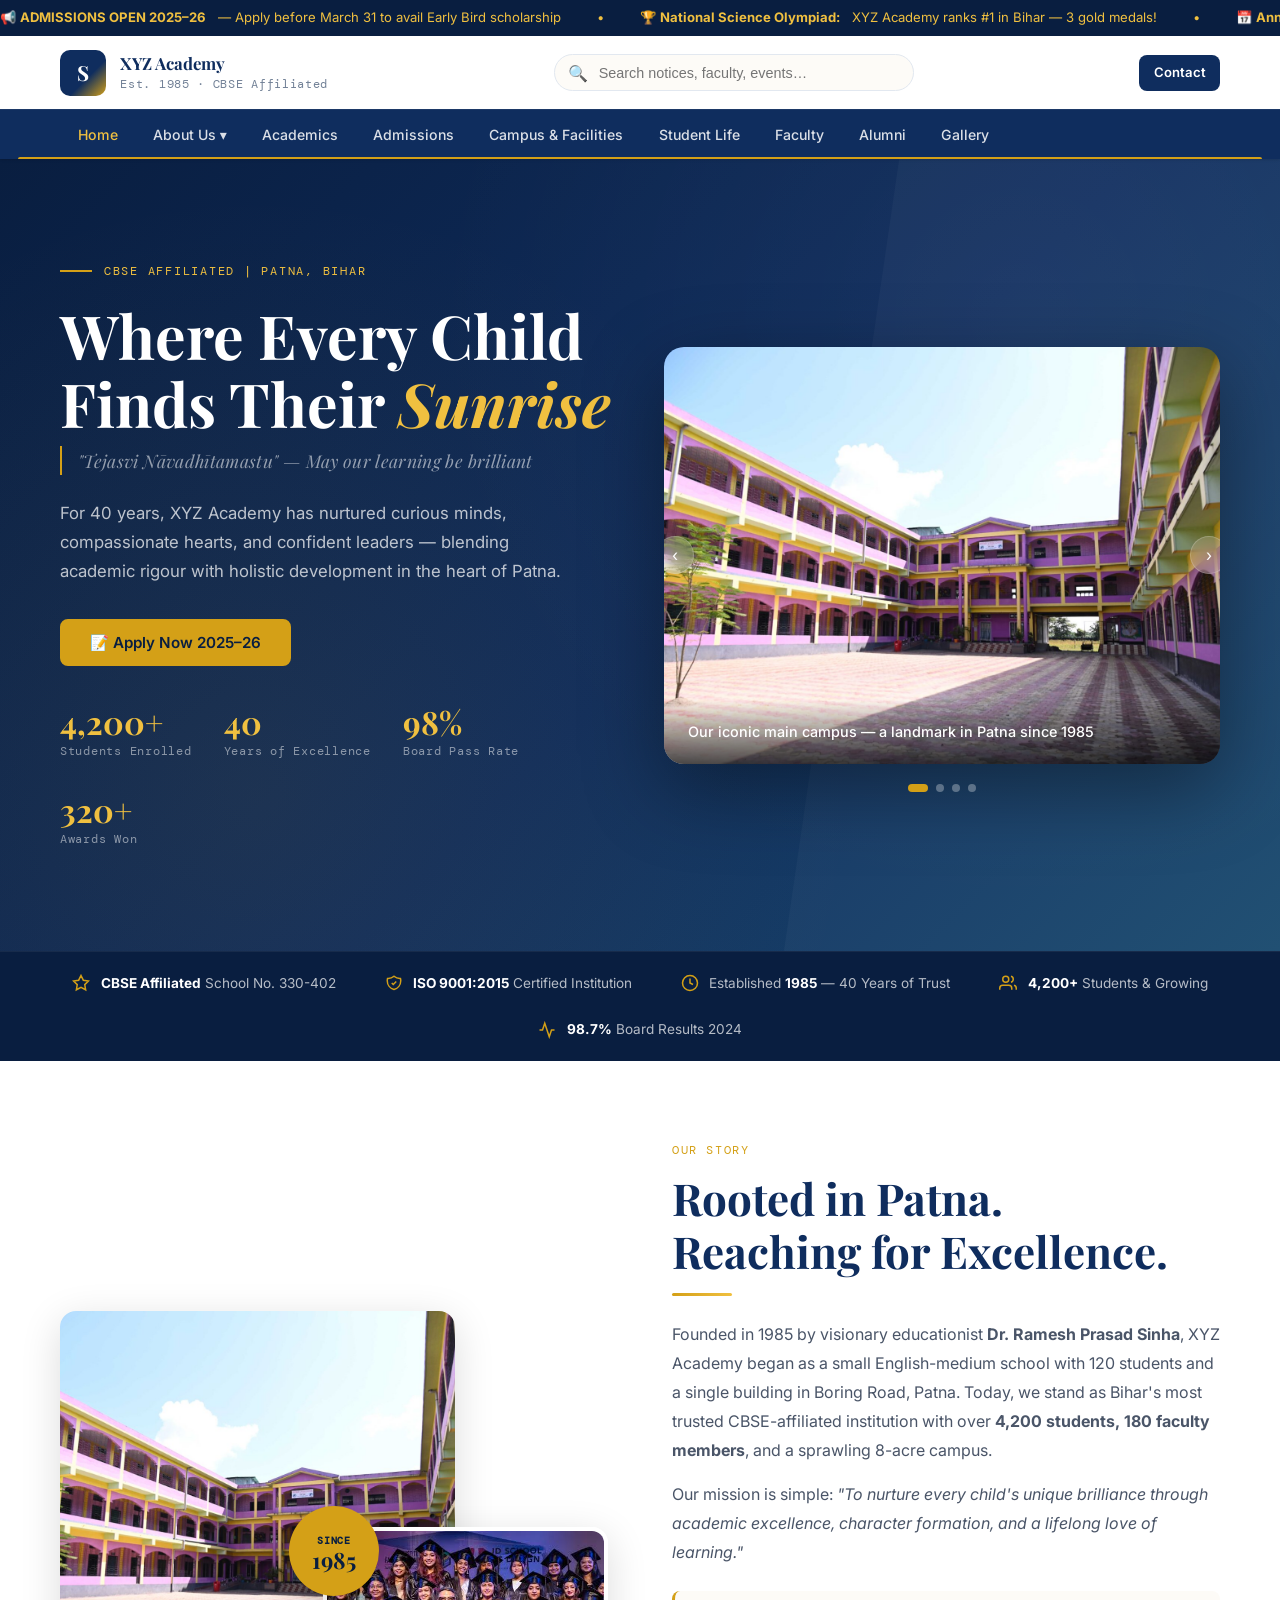
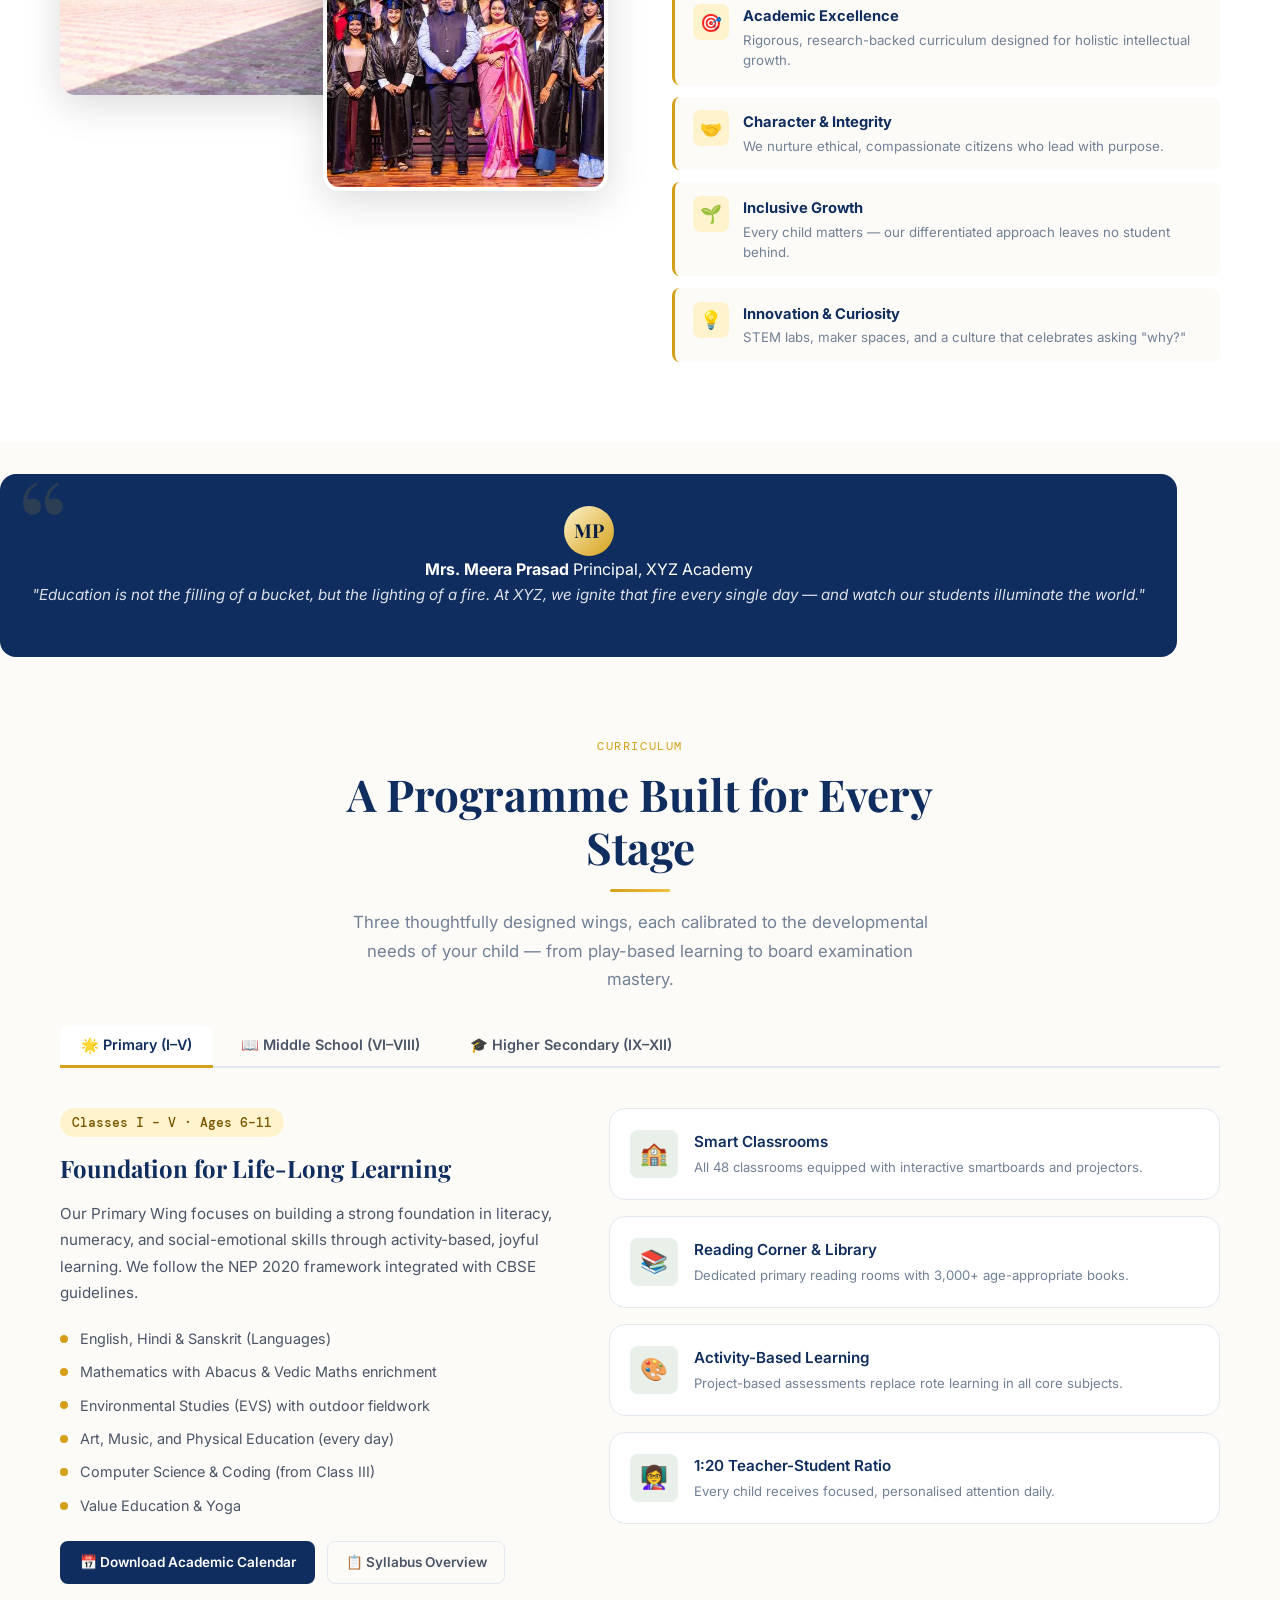
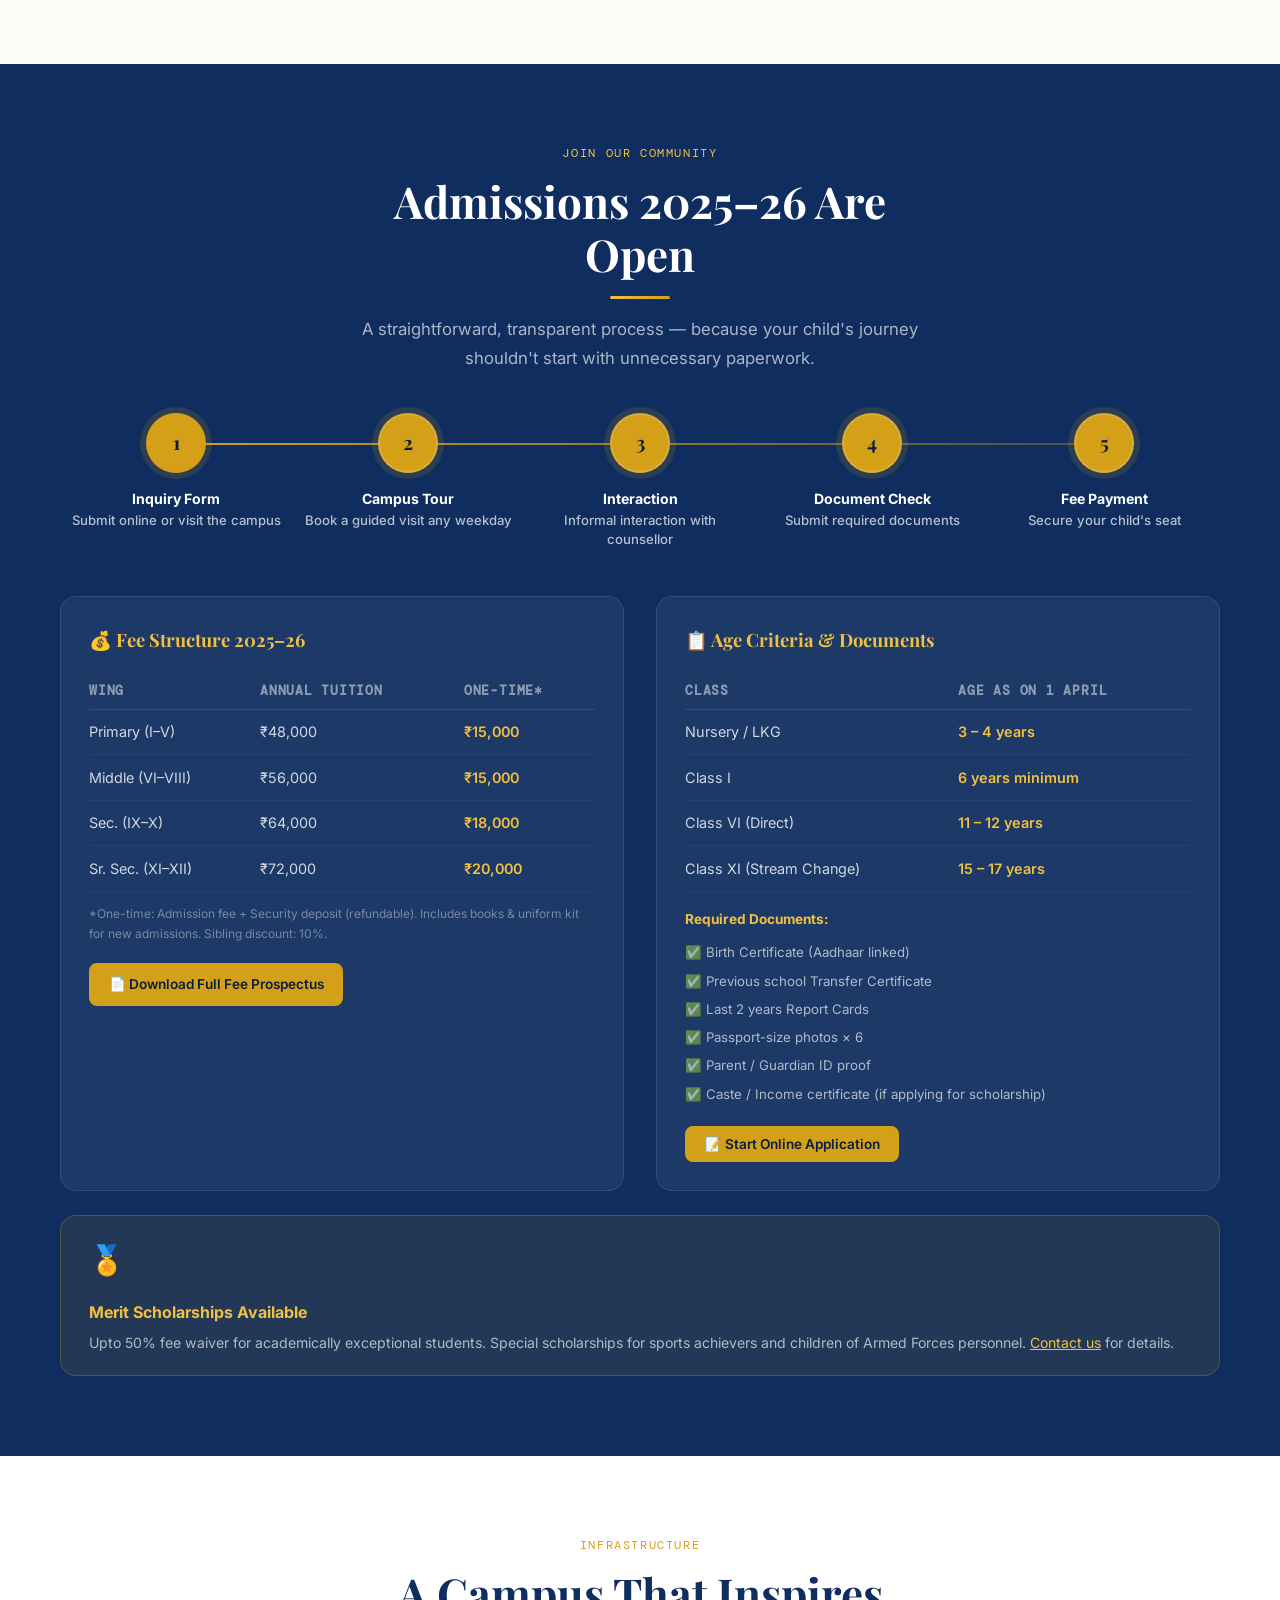
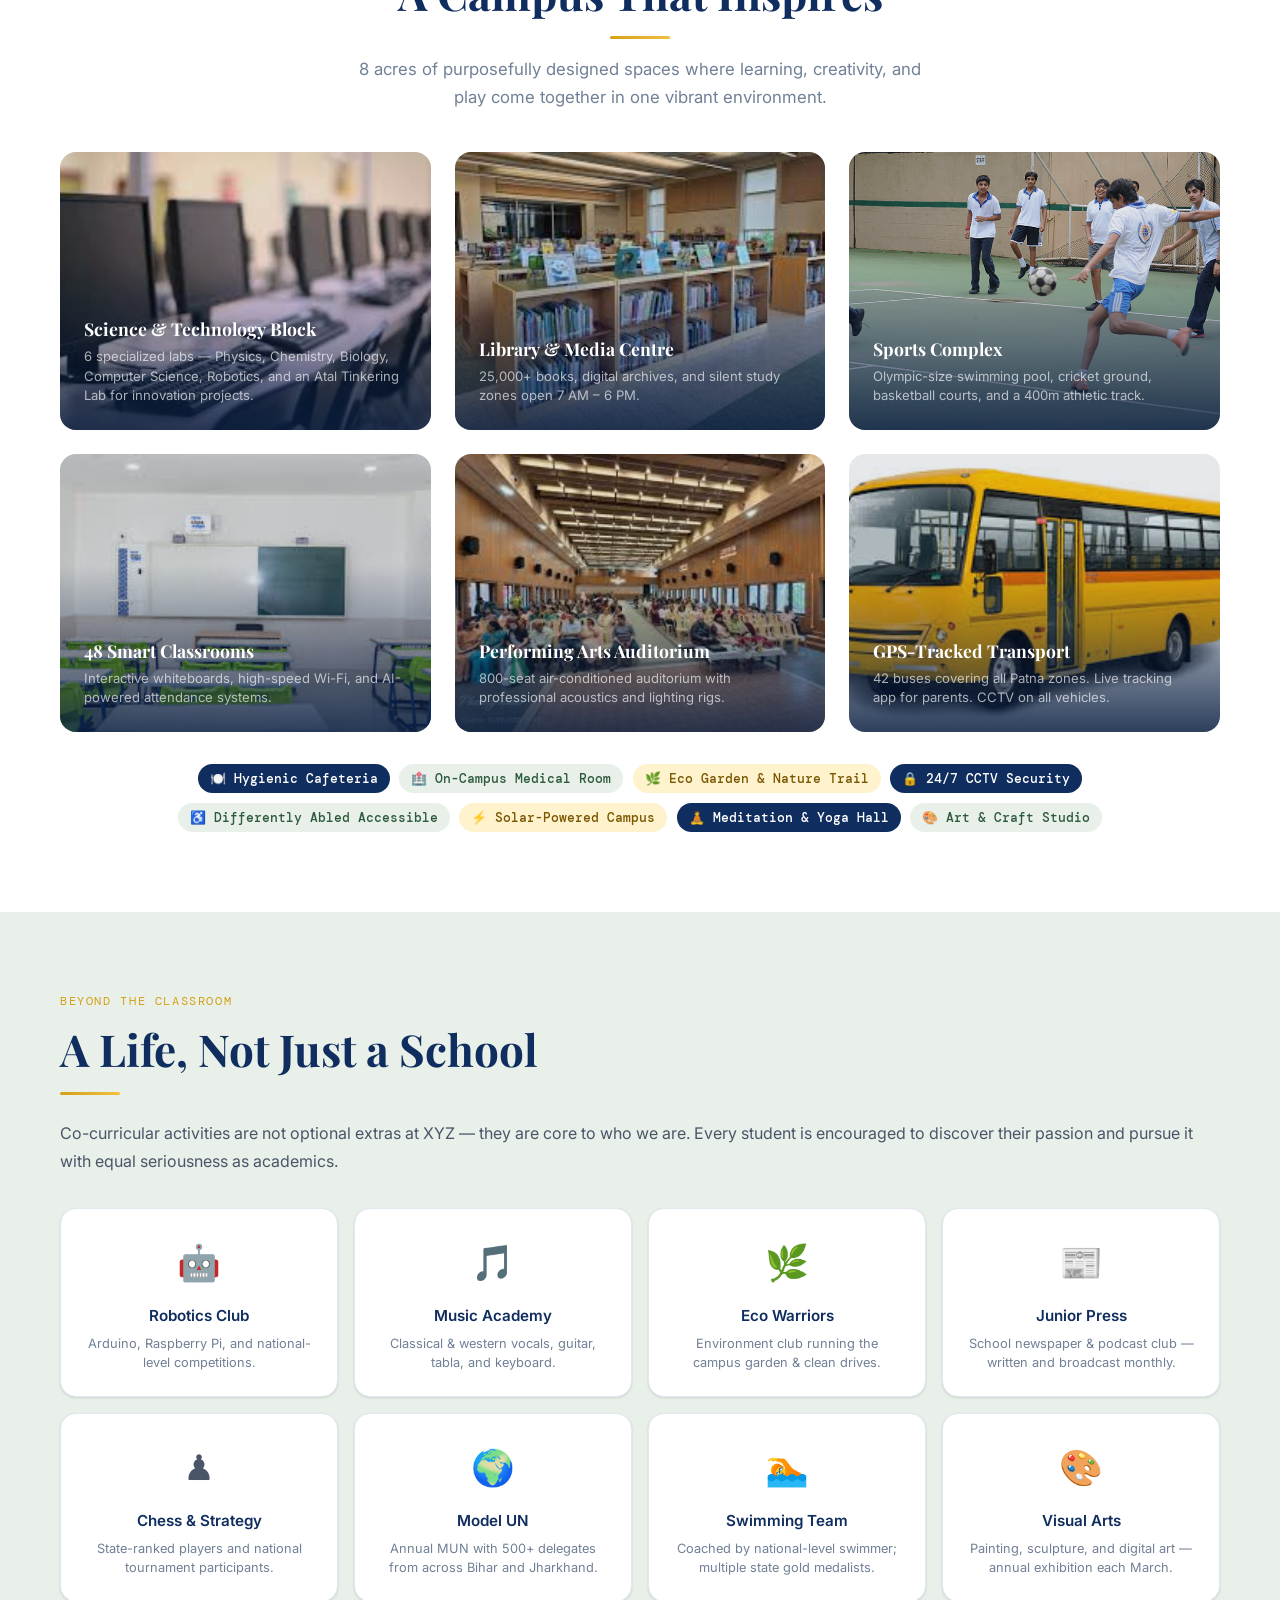
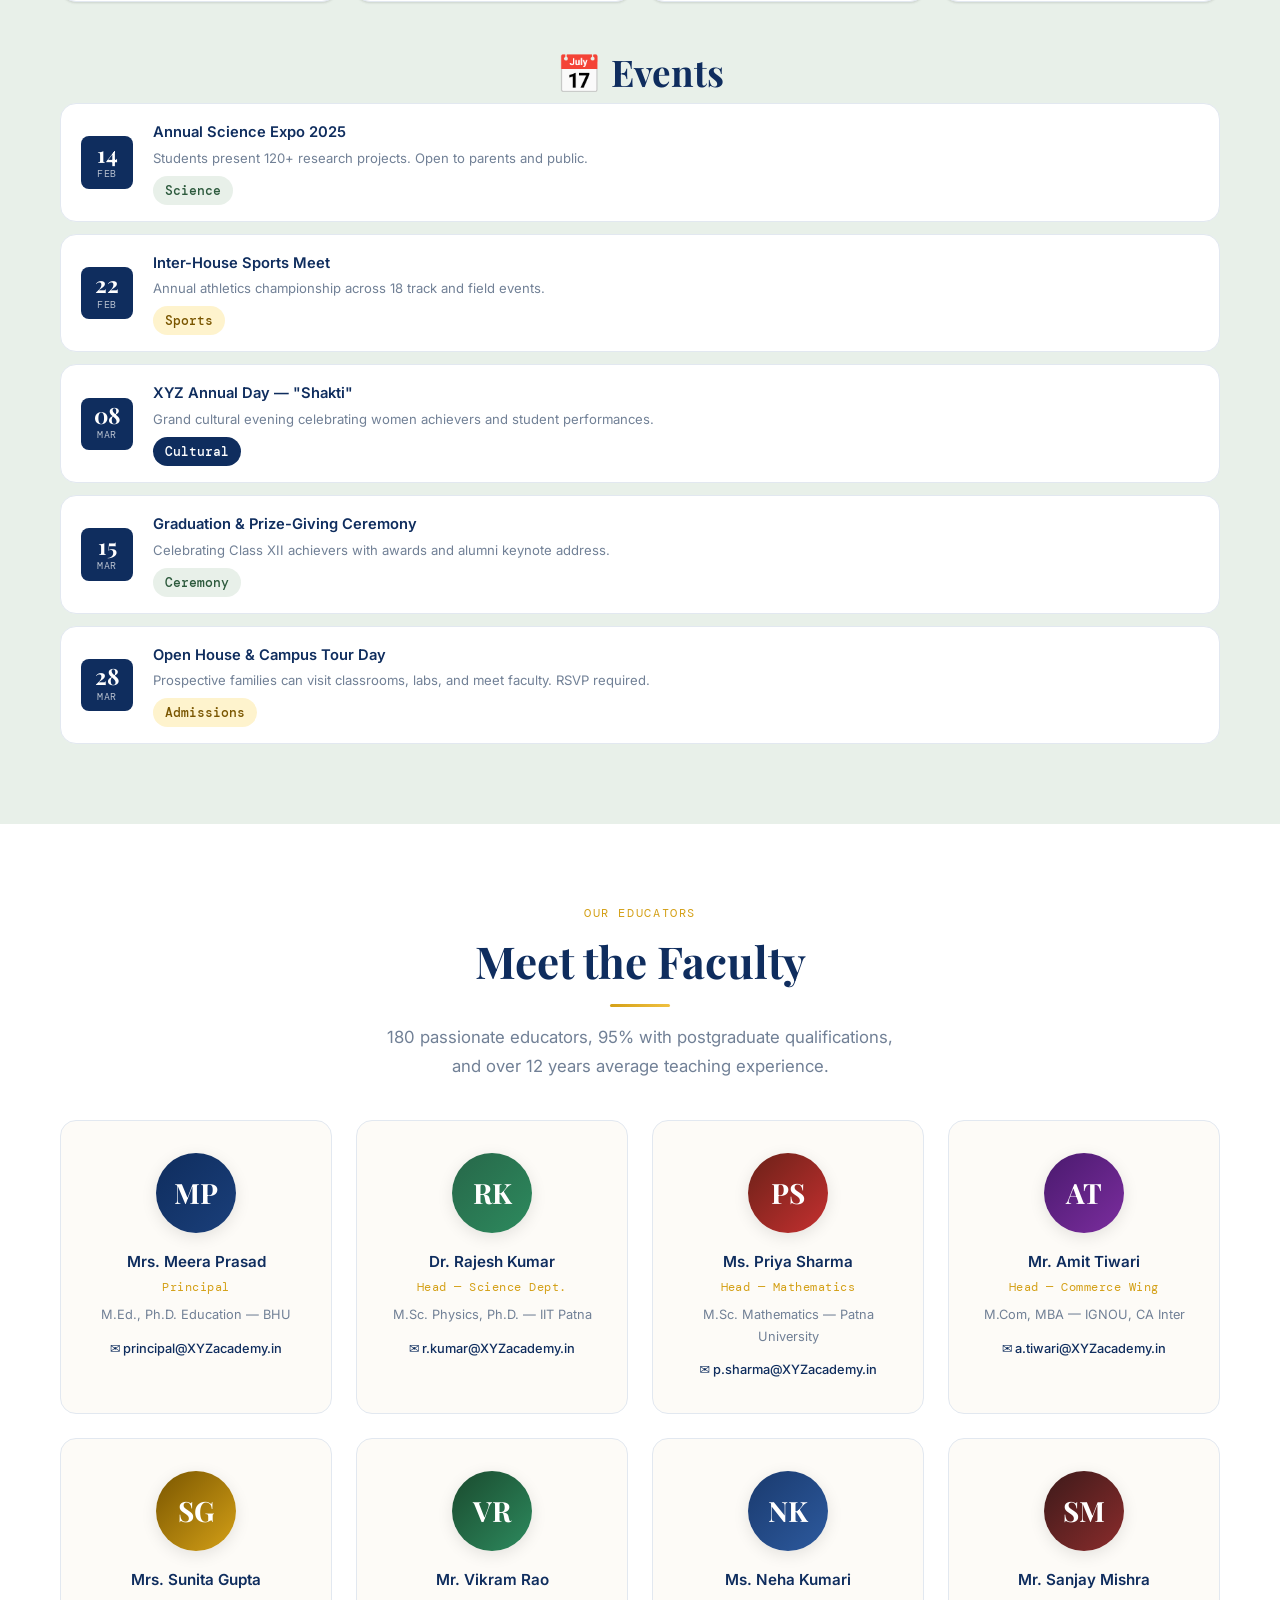
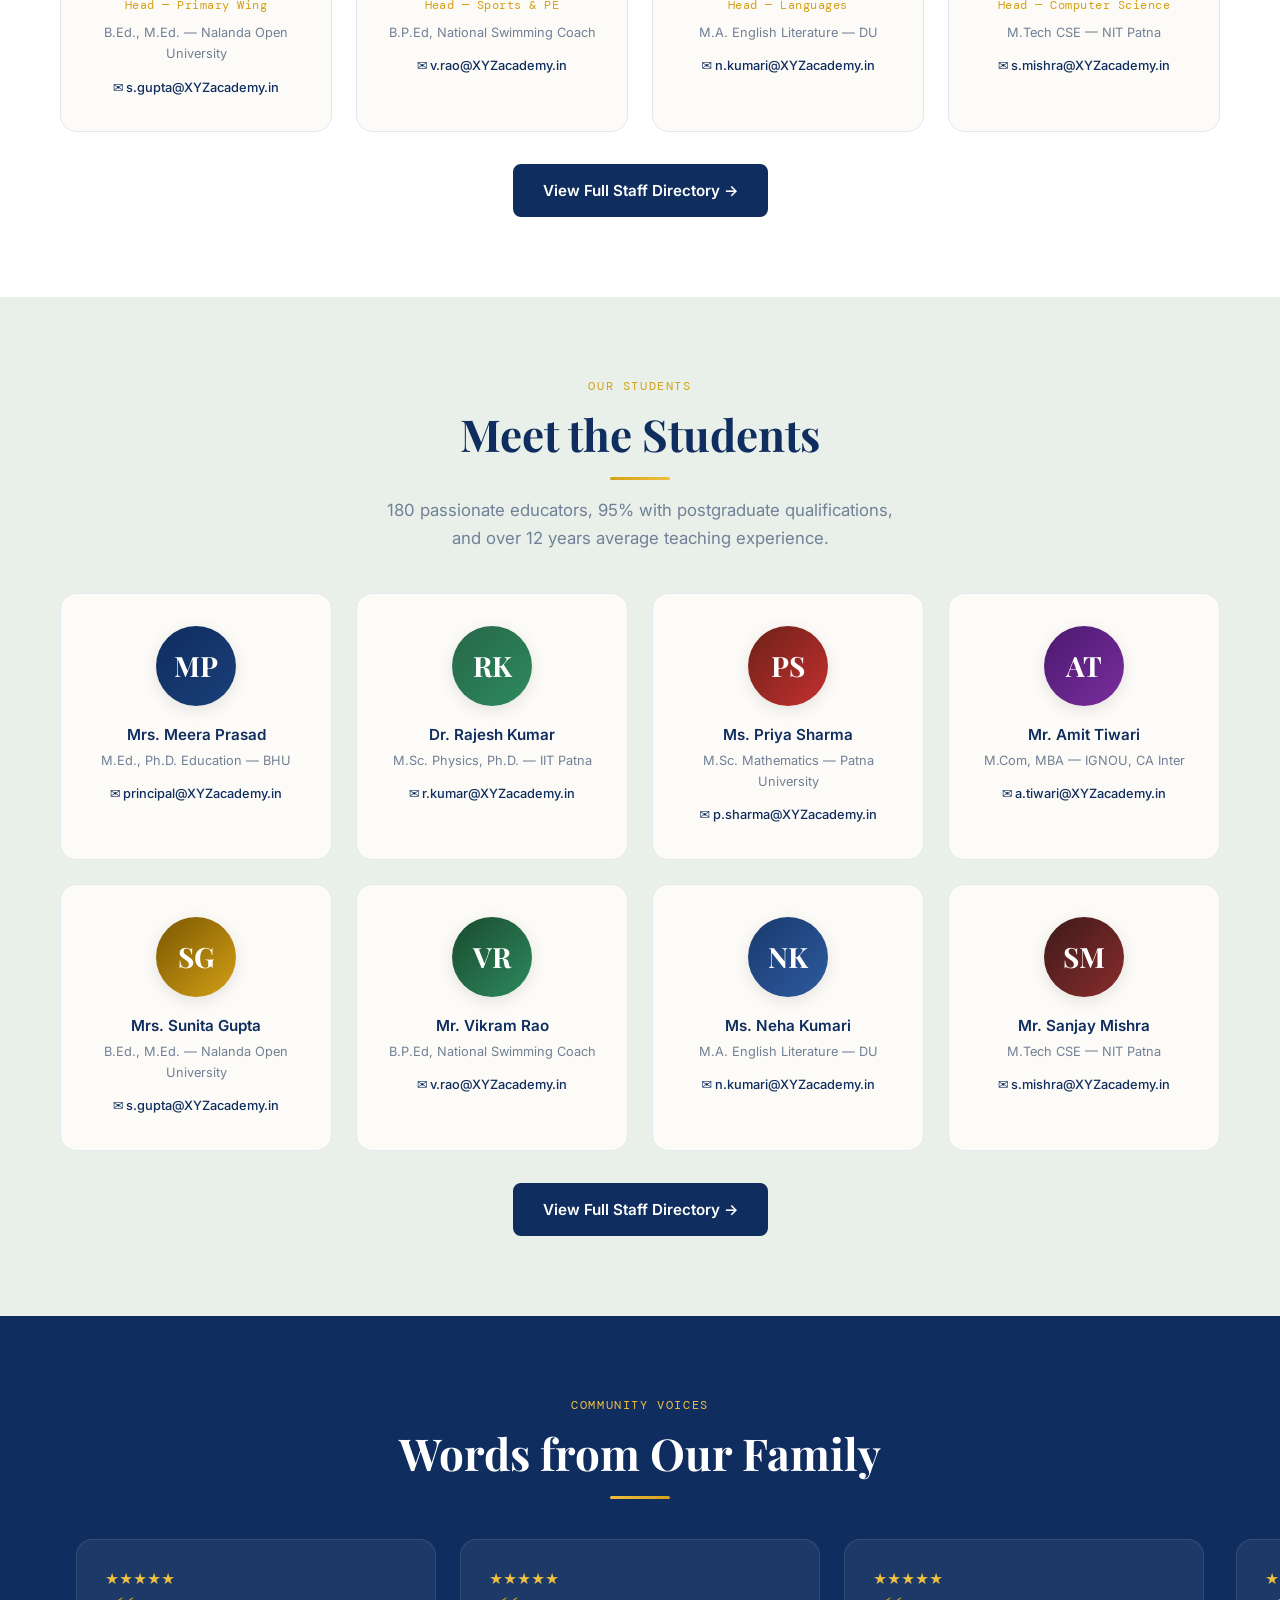
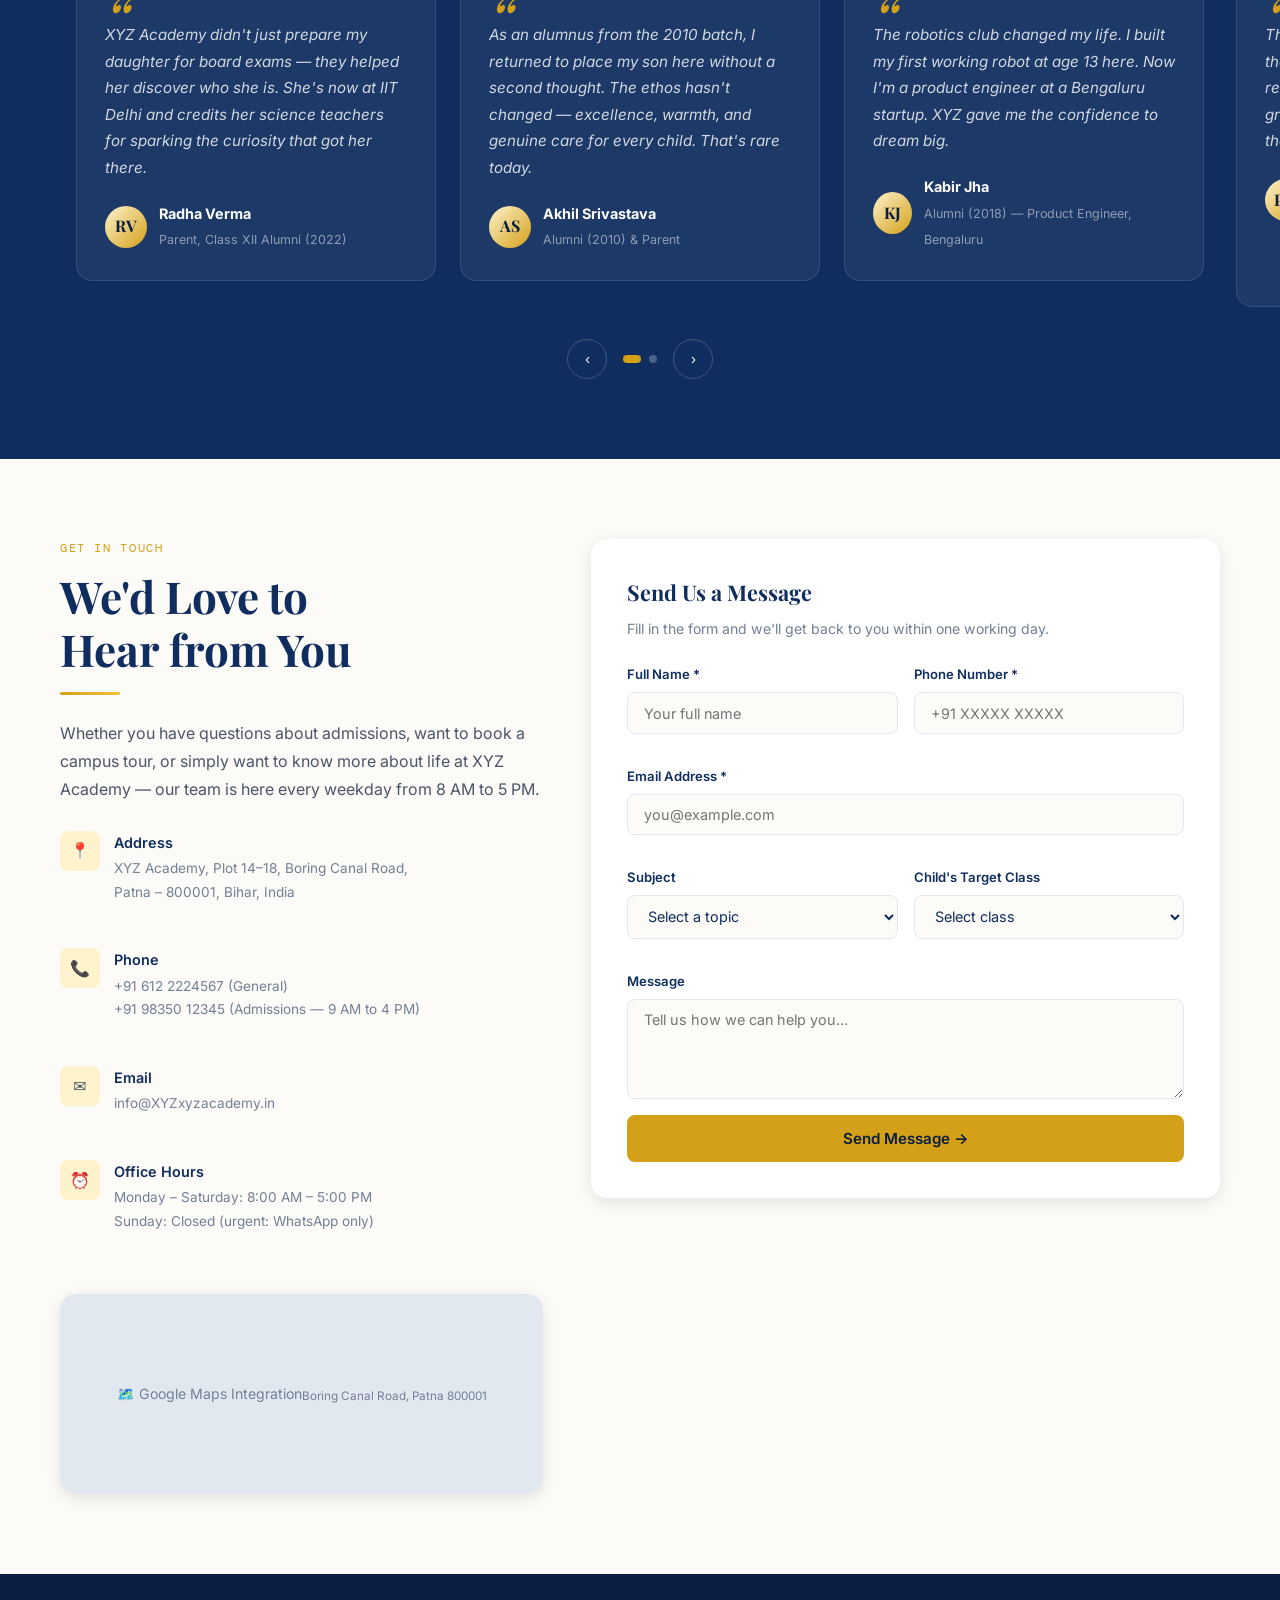
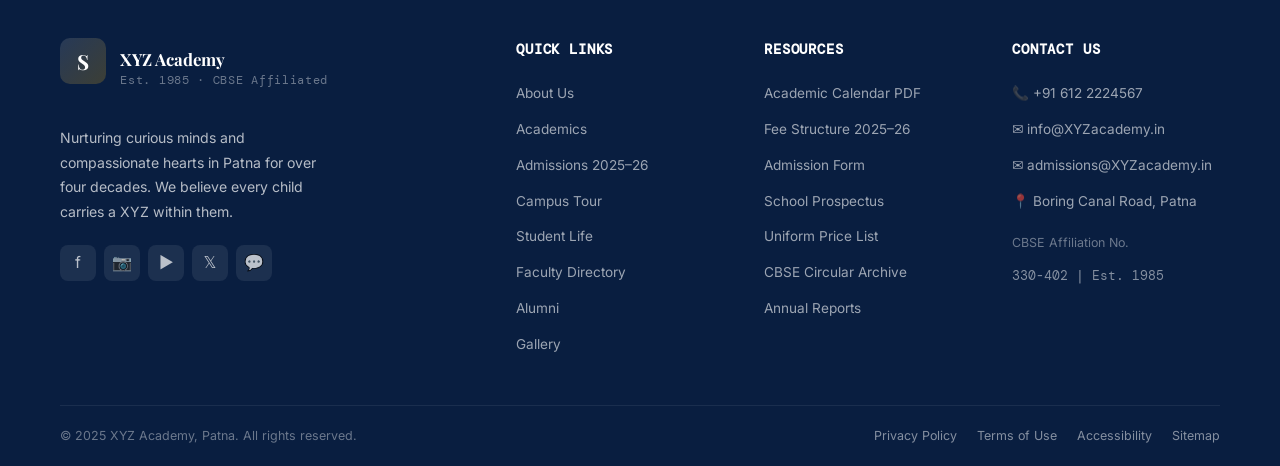
==== commit 92ea2d3d: "Rename p1.html to index.html" ====
--- a/index.html
+++ b/index.html
@@ -6,8 +6,8 @@
     <meta name="viewport" content="width=device-width,initial-scale=1.0" />
     <meta name="description"
         content="XYZ Academy — Excellence in Education since 1985. Admissions open for 2025-26. Best school in Patna for holistic development, academics & co-curriculars." />
-    <meta name="keywords" content="best school in Patna, CBSE school Patna, admission 2025, Sunrise Academy" />
-    <meta property="og:title" content="Sunrise Academy | Excellence in Every Child" />
+    <meta name="keywords" content="best school in Patna, CBSE school Patna, admission 2025, XYZ Academy" />
+    <meta property="og:title" content="XYZ Academy | Excellence in Every Child" />
     <meta property="og:description"
         content="Nurturing minds, building futures. Admissions open for 2025-26 academic session." />
     <title>XYZ Academy | Excellence in Every Child</title>
@@ -19,20 +19,19 @@
         href="https://fonts.googleapis.com/css2?family=Playfair+Display:ital,wght@0,600;0,700;1,600&family=Inter:wght@300;400;500;600;700&family=DM+Mono:wght@400;500&display=swap"
         rel="stylesheet" />
     <link rel="stylesheet" href="p1.css" />
-    <link rel="stylesheet" href="s1.css" />
 </head>
 
 <body>
 
     <!-- ═══════════════════════════════════════════
-         MEDIA RIBBON
-    ══════════════════════════════════════════════ -->
+     ANNOUNCEMENT RIBBON
+══════════════════════════════════════════════ -->
     <div id="announce-ribbon" role="marquee" aria-label="School announcements">
         <div class="inner" id="ticker-inner">
             <span>📢 <strong>ADMISSIONS OPEN 2025–26</strong> — Apply before March 31 to avail Early Bird
                 scholarship</span>
             &nbsp;&nbsp;&nbsp;•&nbsp;&nbsp;&nbsp;
-            <span>🏆 <strong>National Science Olympiad:</strong> Sunrise Academy ranks #1 in Bihar — 3 gold
+            <span>🏆 <strong>National Science Olympiad:</strong> XYZ Academy ranks #1 in Bihar — 3 gold
                 medals!</span>
             &nbsp;&nbsp;&nbsp;•&nbsp;&nbsp;&nbsp;
             <span>📅 <strong>Annual Day 2025:</strong> Register for parent passes by Feb 28</span>
@@ -40,7 +39,7 @@
             <span>📢 <strong>ADMISSIONS OPEN 2025–26</strong> — Apply before March 31 to avail Early Bird
                 scholarship</span>
             &nbsp;&nbsp;&nbsp;•&nbsp;&nbsp;&nbsp;
-            <span>🏆 <strong>National Science Olympiad:</strong> Sunrise Academy ranks #1 in Bihar — 3 gold
+            <span>🏆 <strong>National Science Olympiad:</strong> XYZ Academy ranks #1 in Bihar — 3 gold
                 medals!</span>
             &nbsp;&nbsp;&nbsp;•&nbsp;&nbsp;&nbsp;
             <span>📅 <strong>Annual Day 2025:</strong> Register for parent passes by Feb 28</span>
@@ -49,13 +48,13 @@
     </div>
 
     <!-- ═══════════════════════════════════════════
-         HEADER
-    ══════════════════════════════════════════════ -->
+     HEADER
+══════════════════════════════════════════════ -->
     <header id="site-header" role="banner">
         <div class="container">
             <div class="header-inner">
                 <!-- Logo -->
-                <a href="#" class="logo" aria-label="Sunrise Academy home">
+                <a href="#" class="logo" aria-label="XYZ Academy home">
                     <div class="logo-mark" aria-hidden="true">S</div>
                     <div class="logo-text">
                         <strong>XYZ Academy</strong>
@@ -73,14 +72,14 @@
                 <!-- Quick links + Hamburger -->
                 <div style="display:flex;align-items:center;gap:.75rem">
                     <nav class="quick-links" aria-label="Quick access">
+                        <!-- <a href="#portals">Parent Portal</a> -->
+                        <!-- <a href="#portals">Student Portal</a> -->
                         <a href="#contact" class="btn-portal">Contact</a>
                     </nav>
-                    <!-- <button class="hamburger" id="hamburger-btn" aria-expanded="false" aria-controls="mobile-nav"
+                    <button class="hamburger" id="hamburger-btn" aria-expanded="false" aria-controls="mobile-nav"
                         aria-label="Toggle navigation">
                         <span></span><span></span><span></span>
-                    </button> -->
-                    <!-- <img src="more.png" class="hamburger" style="max-width: 22%" alt=""> -->
-
+                    </button>
                 </div>
             </div>
         </div>
@@ -100,13 +99,13 @@
                         </div>
                     </li>
                     <li class="nav-item">
-                        <a href="#academics" class="nav-link">Academics ▾</a>
-                        <div class="dropdown" role="menu">
-                            <a href="#academics" role="menuitem">Primary Wing</a>
-                            <a href="#academics" role="menuitem">Middle School</a>
-                            <a href="#academics" role="menuitem">Higher Secondary</a>
-                            <a href="#academics" role="menuitem">Academic Calendar</a>
-                        </div>
+                        <a href="#academics" class="nav-link">Academics</a>
+                        <!-- <div class="dropdown" role="menu">
+                            <a href="#tab-primary" class="nav-link" role="menuitem">Primary Wing</a>
+                            <a href="#tab-middle" class="nav-link" role="menuitem">Middle School</a>
+                            <a href="#tab-higher" class="nav-link" role="menuitem">Higher Secondary</a>
+                            <a href="#academics" class="nav-link" role="menuitem">Academic Calendar</a>
+                        </div> -->
                     </li>
                     <li><a href="#admissions" class="nav-link">Admissions</a></li>
                     <li><a href="#facilities" class="nav-link">Campus & Facilities</a></li>
@@ -114,9 +113,10 @@
                     <!-- <li><a href="#notices" class="nav-link">Notice Board</a></li> -->
                     <li><a href="#faculty" class="nav-link">Faculty</a></li>
                     <li><a href="#Alumni" class="nav-link">Alumni</a></li>
-                    <li style="margin-left:auto">
+                    <li><a href="#Gallery" class="nav-link">Gallery</a></li>
+                    <!-- <li style="margin-left:auto">
                         <button onclick="openModal()" class="btn btn-primary btn-sm" style="margin:.4rem .5rem">Apply
-                            Now →</button>
+                            Now →</button> -->
                     </li>
                 </ul>
             </div>
@@ -139,12 +139,11 @@
     </header>
 
     <!-- ═══════════════════════════════════════════
-             HERO SECTION
-        ══════════════════════════════════════════════ -->
+     HERO SECTION
+══════════════════════════════════════════════ -->
     <section id="hero" aria-labelledby="hero-title">
         <div class="hero-bg-pattern" aria-hidden="true"></div>
         <div class="hero-shape" aria-hidden="true"></div>
-
         <div class="container">
             <div class="hero-content">
                 <div class="hero-left">
@@ -163,7 +162,7 @@
                     </p>
 
                     <p class="hero-desc">
-                        For 40 years, Sunrise Academy has nurtured curious minds, compassionate hearts, and confident
+                        For 40 years, XYZ Academy has nurtured curious minds, compassionate hearts, and confident
                         leaders — blending academic rigour with holistic development in the heart of Patna.
                     </p>
 
@@ -171,9 +170,9 @@
                         <button onclick="openModal()" class="btn btn-primary">
                             📝 Apply Now 2025–26
                         </button>
-                        <a href="#about" class="btn btn-outline">
+                        <!-- <a href="#about" class="btn btn-outline">
                             🏛️ Book Campus Tour
-                        </a>
+                        </a> -->
                     </div>
 
                     <div class="stats-ticker" role="list" aria-label="Key statistics">
@@ -204,37 +203,48 @@
                             <div class="carousel-slide">
                                 <div class="slide-placeholder"
                                     style="background:linear-gradient(135deg,#1a4a6e 0%,#0F2D5E 100%)">
-                                    <span style="font-size:4rem">🏫</span>
-                                    <span>Main Campus Building</span>
+                                    <!-- <span style="font-size:4rem">🏫</span> -->
+                                    <!-- <span>Main Campus Building</span> -->
+                                    <img src="MPS_P1-1536x1022.jpg"
+                                        style="object-fit: cover; width: 100%; height: 100%; " alt="">
                                 </div>
-                                <div class="slide-caption">Our iconic main campus — a landmark in Patna since 1985</div>
+                                <div class="slide-caption" style="z-index: 100px;">Our iconic main campus — a landmark
+                                    in Patna since 1985</div>
                             </div>
                             <!-- Slide 2 -->
                             <div class="carousel-slide">
                                 <div class="slide-placeholder"
                                     style="background:linear-gradient(135deg,#276749 0%,#2d5a3d 100%)">
-                                    <span style="font-size:4rem">🔬</span>
-                                    <span>State-of-the-Art Science Labs</span>
+                                    <!-- <span style="font-size:4rem">🔬</span>
+                                    <span>State-of-the-Art Science Labs</span> -->
+
+                                    <img src="g-h-raisoni-university-saikheda-349515.webp"
+                                        style="object-fit: cover; width: 100%; height: 100%;" alt="">
                                 </div>
-                                <div class="slide-caption">Modern laboratories equipped with latest instruments</div>
+                                <div class=" slide-caption" style="z-index: 100px">Modern laboratories equipped with
+                                    latest instruments
+                                </div>
                             </div>
                             <!-- Slide 3 -->
                             <div class="carousel-slide">
                                 <div class="slide-placeholder"
                                     style="background:linear-gradient(135deg,#7a5600 0%,#D4A017 100%)">
-                                    <span style="font-size:4rem">🏆</span>
-                                    <span>National Award Winners</span>
+                                    <!-- <span style="font-size:4rem">🏆</span>
+                                    <span>National Award Winners</span> -->
+                                    <img src="images.jpeg" style="object-fit: cover; width: 100%; height: 100%;" alt="">
+
                                 </div>
-                                <div class="slide-caption">Our students shine at state and national competitions</div>
+                                <div class="slide-caption" style="z-index: 100px">Our students shine at state and national competitions</div>
                             </div>
                             <!-- Slide 4 -->
                             <div class="carousel-slide">
                                 <div class="slide-placeholder"
                                     style="background:linear-gradient(135deg,#4a1a6e 0%,#7b2d9e 100%)">
-                                    <span style="font-size:4rem">🎭</span>
-                                    <span>Cultural & Arts Programs</span>
+                                    <!-- <span style="font-size:4rem">🎭</span>
+                                    <span>Cultural & Arts Programs</span> -->
+                                    <img src="images (1).jpeg" style="object-fit: cover; width: 100%; height: 100%;" alt="">
                                 </div>
-                                <div class="slide-caption">Annual cultural festivals celebrating creativity</div>
+                                <div class="slide-caption" style="z-index: 100px" >Annual cultural festivals celebrating creativity</div>
                             </div>
                         </div>
                         <div class="carousel-nav" aria-label="Carousel navigation">
@@ -247,12 +257,6 @@
             </div>
         </div>
     </section>
-
-    <!-- ═══════════════════════════════════════════
-                     script.js added
-                ══════════════════════════════════════════════ -->
-
-    <!-- <script src="p1.js"></script> -->
 
     <!-- Trust Bar -->
     <div id="trust-bar" role="complementary" aria-label="Accreditations">
@@ -304,8 +308,8 @@
     </div>
 
     <!-- ═══════════════════════════════════════════
-             ABOUT US
-        ══════════════════════════════════════════════ -->
+     ABOUT US
+══════════════════════════════════════════════ -->
     <section id="about" aria-labelledby="about-title" style="padding:5rem 0;background:var(--white)">
         <div class="container">
             <div class="about-grid">
@@ -314,14 +318,16 @@
                     <div class="about-img-main">
                         <div class="img-placeholder"
                             style="background:linear-gradient(135deg,var(--navy-deep),var(--navy-light))">
-                            <span style="font-size:4rem">🏫</span>
-                            <span>Historical Campus Photo</span>
+                            <!-- <span style="font-size:4rem">🏫</span> -->
+                            <!-- <span>Historical Campus Photo</span> -->
+                             <img src="MPS_P1-1536x1022.jpg" style="object-fit: cover; width: 100%; height: 100%;" alt="">
                         </div>
                     </div>
                     <div class="about-img-accent">
                         <div class="img-placeholder" style="background:linear-gradient(135deg,var(--gold),#7a5600)">
-                            <span style="font-size:2.5rem">🎓</span>
-                            <span>Graduation Day</span>
+                            <!-- <span style="font-size:2.5rem">🎓</span>
+                            <span>Graduation Day</span> -->
+                            <img src="images (2).jpeg" style="object-fit: cover; width: 100%; height: 100%;" alt="">
                         </div>
                     </div>
                     <div class="founded-badge">
@@ -329,13 +335,14 @@
                         <big>1985</big>
                     </div>
                 </div>
+
                 <!-- Content -->
                 <div class="about-content">
                     <span class="section-label">Our Story</span>
                     <h2 class="section-title" id="about-title">Rooted in Patna.<br />Reaching for Excellence.</h2>
                     <div class="divider" aria-hidden="true"></div>
                     <p style="color:var(--slate);line-height:1.8;margin-bottom:1rem">
-                        Founded in 1985 by visionary educationist <strong>Dr. Ramesh Prasad Sinha</strong>, Sunrise
+                        Founded in 1985 by visionary educationist <strong>Dr. Ramesh Prasad Sinha</strong>, XYZ
                         Academy began as a small English-medium school with 120 students and a single building in Boring
                         Road, Patna. Today, we stand as Bihar's most trusted CBSE-affiliated institution with over
                         <strong>4,200 students, 180 faculty members</strong>, and a sprawling 8-acre campus.
@@ -375,27 +382,31 @@
                             </div>
                         </div>
                     </div>
-
-                    <!-- Principal Message -->
-                    <div class="principal-card" aria-labelledby="principal-name">
-                        <p>"Education is not the filling of a bucket, but the lighting of a fire. At Sunrise, we ignite
-                            that fire every single day — and watch our students illuminate the world."</p>
-                        <div class="principal-info">
-                            <div class="principal-avatar" aria-hidden="true">MP</div>
-                            <div>
-                                <strong id="principal-name">Mrs. Meera Prasad</strong>
-                                <span>Principal, Sunrise Academy</span>
-                            </div>
-                        </div>
-                    </div>
                 </div>
             </div>
         </div>
     </section>
+    
+
+    <section>
+
+        <!-- Principal Message -->
+        <div class="principal-card" aria-labelledby="principal-name">
+            <div class="principal-avatar"  aria-hidden="true">MP</div>
+            <div>
+                <strong id="principal-name">Mrs. Meera Prasad</strong>
+                <span>Principal, XYZ Academy</span>
+            </div>
+            <p>"Education is not the filling of a bucket, but the lighting of a fire. At XYZ, we ignite
+                that fire every single day — and watch our students illuminate the world."</p>
+                <div class="principal-info">
+                </div>
+            </div>
+        </section>
 
     <!-- ═══════════════════════════════════════════
-         ACADEMICS
-    ══════════════════════════════════════════════ -->
+     ACADEMICS
+══════════════════════════════════════════════ -->
     <section id="academics" aria-labelledby="academics-title">
         <div class="container">
             <div style="text-align:center;max-width:600px;margin:0 auto 2rem">
@@ -436,10 +447,8 @@
                         <div class="curriculum-item" role="listitem">Value Education & Yoga</div>
                     </div>
                     <div style="display:flex;flex-wrap:wrap;gap:.75rem">
-                        <a href="CBSE_Parenting_Calendar-2026-2027_29042026.pdf" class="btn btn-navy btn-sm">📅 Download
-                            Academic Calendar</a>
-                        <a href="Science_Sec_2024-25.pdf" class="btn btn-sm"
-                            style="border:1.5px solid var(--border);color:var(--slate)">📋
+                        <a href="CBSE-Fee-Structure-2025-26.pdf" class="btn btn-navy btn-sm">📅 Download Academic Calendar</a>
+                        <a href="CBSE_Parenting_Calendar-2026-2027_29042026.pdf" class="btn btn-sm" style="border:1.5px solid var(--border);color:var(--slate)">📋
                             Syllabus Overview</a>
                     </div>
                 </div>
@@ -592,8 +601,8 @@
     </section>
 
     <!-- ═══════════════════════════════════════════
-         ADMISSIONS
-    ══════════════════════════════════════════════ -->
+     ADMISSIONS
+══════════════════════════════════════════════ -->
     <section id="admissions" aria-labelledby="admissions-title">
         <div class="container admissions-inner">
             <div style="text-align:center;max-width:580px;margin:0 auto 2rem">
@@ -667,8 +676,7 @@
                     <p style="font-size:.75rem;color:rgba(255,255,255,.4);margin-top:.75rem">*One-time: Admission fee +
                         Security deposit (refundable). Includes books & uniform kit for new admissions. Sibling
                         discount: 10%.</p>
-                    <a href="CBSE-Fee-Structure-2025-26.pdf" class="btn btn-primary btn-sm"
-                        style="margin-top:1.25rem">📄 Download Full Fee
+                    <a href="#" class="btn btn-primary btn-sm" style="margin-top:1.25rem">📄 Download Full Fee
                         Prospectus</a>
                 </div>
 
@@ -734,8 +742,8 @@
     </section>
 
     <!-- ═══════════════════════════════════════════
-         CAMPUS & FACILITIES
-    ══════════════════════════════════════════════ -->
+     CAMPUS & FACILITIES
+══════════════════════════════════════════════ -->
     <section id="facilities" aria-labelledby="facilities-title">
         <div class="container">
             <div style="text-align:center;max-width:580px;margin:0 auto 2.5rem">
@@ -744,17 +752,20 @@
                 <div class="divider" aria-hidden="true" style="margin:0 auto 1rem"></div>
                 <p class="section-subtitle" style="margin:0 auto">8 acres of purposefully designed spaces where
                     learning, creativity, and play come together in one vibrant environment.</p>
+
+                <!-- <img src="MPS_P1-1536x1022.jpg" alt=""> -->
             </div>
 
             <div class="facilities-grid">
-                <div class="facility-card large" tabindex="0" aria-label="Science and Technology Block">
+                <div class="facility-card" tabindex="0" aria-label="Science and Technology Block">
                     <div class="facility-bg">
-                        <div class="facility-placeholder" style="background:linear-gradient(135deg,#0F2D5E,#1a4a6e)">🔬
+                        <div class="facility-placeholder" style="background:linear-gradient(135deg,#0F2D5E,#1a4a6e)">
+                            <img src="science and technology block.jpeg"
+                                                         style="object-fit: cover; width: 100%; height: 100%;" alt="">
                         </div>
                     </div>
                     <div class="overlay">
-                        <!-- <img src="MPS_P1-1536x1022.jpg" class="bg-img" alt=""> -->
-                        <div class="facility-info">
+                        <div class="facility-info" style="z-index: 1000px;">
                             <h3>Science & Technology Block</h3>
                             <p>6 specialized labs — Physics, Chemistry, Biology, Computer Science, Robotics, and an Atal
                                 Tinkering Lab for innovation projects.</p>
@@ -764,12 +775,12 @@
 
                 <div class="facility-card" tabindex="0" aria-label="Library and Media Centre">
                     <div class="facility-bg">
-                        <div class="facility-placeholder" style="background:linear-gradient(135deg,#276749,#2d5a3d)">📚
+                        <div class="facility-placeholder" style="background:linear-gradient(135deg,#276749,#2d5a3d)">
+                           <img src="library and media.jpeg" style="object-fit: cover; width: 100%; height: 100%;" alt="">
                         </div>
                     </div>
                     <div class="overlay">
-                        <div class="facility-info">
-                            <!-- <img src="MPS_P1-1536x1022.jpg" style="object-fit: contain;" alt=""> -->
+                        <div class="facility-info" style="z-index: 1000px;" >
                             <h3>Library & Media Centre</h3>
                             <p>25,000+ books, digital archives, and silent study zones open 7 AM – 6 PM.</p>
                         </div>
@@ -778,7 +789,8 @@
 
                 <div class="facility-card" tabindex="0" aria-label="Sports Complex">
                     <div class="facility-bg">
-                        <div class="facility-placeholder" style="background:linear-gradient(135deg,#7a5600,#D4A017)">🏟️
+                        <div class="facility-placeholder" style="background:linear-gradient(135deg,#7a5600,#D4A017)">
+                            <img src="sports.jpg" style="object-fit: cover; width: 100%; height: 100%;" alt="">
                         </div>
                     </div>
                     <div class="overlay">
@@ -792,7 +804,8 @@
 
                 <div class="facility-card" tabindex="0" aria-label="Smart Classrooms">
                     <div class="facility-bg">
-                        <div class="facility-placeholder" style="background:linear-gradient(135deg,#4a1a6e,#7b2d9e)">🖥️
+                        <div class="facility-placeholder" style="background:linear-gradient(135deg,#4a1a6e,#7b2d9e)">
+                            <img src="smart classroom.jpeg" style="object-fit: cover; width: 100%; height: 100%;" alt="">
                         </div>
                     </div>
                     <div class="overlay">
@@ -805,7 +818,8 @@
 
                 <div class="facility-card" tabindex="0" aria-label="Auditorium and Performing Arts">
                     <div class="facility-bg">
-                        <div class="facility-placeholder" style="background:linear-gradient(135deg,#6b2118,#c53030)">🎭
+                        <div class="facility-placeholder" style="background:linear-gradient(135deg,#6b2118,#c53030)">
+                            <img src="art audi.jpeg" style="object-fit: cover; width: 100%; height: 100%;" alt="">
                         </div>
                     </div>
                     <div class="overlay">
@@ -818,7 +832,8 @@
 
                 <div class="facility-card" tabindex="0" aria-label="Transport and Safety">
                     <div class="facility-bg">
-                        <div class="facility-placeholder" style="background:linear-gradient(135deg,#1a4a2e,#2d8a5e)">🚌
+                        <div class="facility-placeholder" style="background:linear-gradient(135deg,#1a4a2e,#2d8a5e)">
+                            <img src="school bus.jpeg" style="object-fit: cover; width: 100%; height: 100%;" alt="">
                         </div>
                     </div>
                     <div class="overlay">
@@ -846,8 +861,8 @@
     </section>
 
     <!-- ═══════════════════════════════════════════
-         STUDENT LIFE
-    ══════════════════════════════════════════════ -->
+     STUDENT LIFE
+══════════════════════════════════════════════ -->
     <section id="student-life" aria-labelledby="student-life-title">
         <div class="container">
             <div style="display:flex;grid-template-columns:1fr 1fr;gap:3rem;align-items:start">
@@ -856,7 +871,7 @@
                     <h2 class="section-title" id="student-life-title">A Life, Not Just a School</h2>
                     <div class="divider" aria-hidden="true"></div>
                     <p style="color:var(--slate);line-height:1.8;margin-bottom:2rem">Co-curricular activities are not
-                        optional extras at Sunrise — they are core to who we are. Every student is encouraged to
+                        optional extras at XYZ — they are core to who we are. Every student is encouraged to
                         discover their passion and pursue it with equal seriousness as academics.</p>
 
                     <div class="clubs-grid">
@@ -939,7 +954,7 @@
                         <div class="month">Mar</div>
                     </div>
                     <div class="event-body">
-                        <h4>Sunrise Annual Day — "Shakti"</h4>
+                        <h4>XYZ Annual Day — "Shakti"</h4>
                         <p>Grand cultural evening celebrating women achievers and student performances.</p>
                         <span class="tag tag--navy" style="margin-top:.4rem">Cultural</span>
                     </div>
@@ -968,106 +983,14 @@
                 </div>
             </div>
             <!-- <a href="#notices" class="btn btn-navy btn-sm" style="margin-top:1.25rem;max-width: 40vw; margin:auto; align-items: flex-start;display: flex;justify-content: center;">📋 View Full Event
-                Calendar</a> -->
+                    Calendar</a> -->
         </div>
     </section>
 
-    <!--  ═══════════════════════════════════════════
-         NOTICE BOARD
-    ══════════════════════════════════════════════ -->
-    <!-- <section id="notices" aria-labelledby="notices-title">
-        <div class="container">
-            <span class="section-label">Stay Updated</span>
-            <h2 class="section-title" id="notices-title">Notice Board & Announcements</h2>
-            <div class="divider" aria-hidden="true"></div>
-    
-            <div class="notice-board">
-                <div>
-                    <div
-                        style="display:flex;align-items:center;justify-content:space-between;margin-bottom:1.25rem;flex-wrap:wrap;gap:.5rem">
-                        <div style="display:flex;gap:.5rem;flex-wrap:wrap">
-                            <button class="tag tag--navy notice-filter active"
-                                onclick="filterNotices(this,'all')">All</button>
-                            <button class="tag notice-filter" onclick="filterNotices(this,'urgent')"
-                                style="background:var(--cream);color:var(--slate);border:1px solid var(--border)">🔴
-                                Urgent</button>
-                            <button class="tag notice-filter" onclick="filterNotices(this,'exam')"
-                                style="background:var(--cream);color:var(--slate);border:1px solid var(--border)">📝
-                                Exams</button>
-                            <button class="tag notice-filter" onclick="filterNotices(this,'events')"
-                                style="background:var(--cream);color:var(--slate);border:1px solid var(--border)">🎉
-                                Events</button>
-                        </div>
-                        <a href="#" class="btn btn-sm" style="border:1.5px solid var(--border);color:var(--slate)">View
-                            All Notices →</a>
-                    </div>
-    
-                    <div class="notice-list" id="notice-list" role="list" aria-label="School notices">
-                        <div class="notice-item urgent" data-type="urgent" role="listitem">
-                            <div class="notice-meta">
-                                <div class="date-badge">Jan 28<br />2025</div>
-                                <span class="new-badge">URGENT</span>
-                            </div>
-                            <div class="notice-body">
-                                <h4>School Closed — Republic Day Holiday Extension</h4>
-                                <p>School will remain closed on Jan 27 due to Republic Day parade. Classes resume Jan 28
-                                    (Monday).</p>
-                            </div>
-                        </div>
-                        <div class="notice-item" data-type="exam" role="listitem">
-                            <div class="notice-meta">
-                                <div class="date-badge">Feb 01<br />2025</div>
-                                <span class="new-badge" style="background:var(--navy)">NEW</span>
-                            </div>
-                            <div class="notice-body">
-                                <h4>Pre-Board Examination Schedule Released</h4>
-                                <p>Class X & XII Pre-Board examinations: Feb 10–24, 2025. Admit cards from Feb 5
-                                    onwards.</p>
-                                <a href="#">📄 Download Timetable →</a>
-                            </div>
-                        </div>
-                        <div class="notice-item" data-type="events" role="listitem">
-                            <div class="notice-meta">
-                                <div class="date-badge">Feb 05<br />2025</div>
-                            </div>
-                            <div class="notice-body">
-                                <h4>Annual Day Costume Submission — Deadline Extended</h4>
-                                <p>Parents may submit costume preferences for Annual Day through the Parent Portal or at
-                                    the school office until Feb 10.</p>
-                            </div>
-                        </div>
-                        <div class="notice-item" data-type="exam" role="listitem">
-                            <div class="notice-meta">
-                                <div class="date-badge">Feb 08<br />2025</div>
-                            </div>
-                            <div class="notice-body">
-                                <h4>PTM (Parent-Teacher Meeting) — Classes VI–X</h4>
-                                <p>PTM scheduled Feb 15 (Saturday), 9 AM – 1 PM. All parents are requested to attend.
-                                    Online slots available.</p>
-                                <a href="#">🗓️ Book Your Slot →</a>
-                            </div>
-                        </div>
-                        <div class="notice-item" data-type="events" role="listitem">
-                            <div class="notice-meta">
-                                <div class="date-badge">Feb 10<br />2025</div>
-                            </div>
-                            <div class="notice-body">
-                                <h4>February Monthly Newsletter Now Available</h4>
-                                <p>This month: Science Expo spotlight, sports achievements, and Principal's note on NEP
-                                    2020 implementation.</p>
-                                <a href="#">📰 Read Newsletter →</a>
-                            </div>
-                        </div>
-                    </div>
-                </div>
-
-            </section> -->
-
-
 
     <!-- ═══════════════════════════════════════════
-                     FACULTY
-                ══════════════════════════════════════════════ -->
+     FACULTY
+══════════════════════════════════════════════ -->
     <section id="faculty" aria-labelledby="faculty-title">
         <div class="container">
             <div style="text-align:center;max-width:520px;margin:0 auto 2.5rem">
@@ -1084,7 +1007,7 @@
                     <h4>Mrs. Meera Prasad</h4>
                     <div class="dept">Principal</div>
                     <div class="qual">M.Ed., Ph.D. Education — BHU</div>
-                    <a href="mailto:principal@sunriseacademy.in" class="contact-link">✉ principal@sunriseacademy.in</a>
+                    <a href="mailto:principal@XYZacademy.in" class="contact-link">✉ principal@XYZacademy.in</a>
                 </div>
                 <div class="faculty-card" role="listitem">
                     <div class="faculty-avatar" style="background:linear-gradient(135deg,#276749,#2d8a5e)"
@@ -1092,7 +1015,7 @@
                     <h4>Dr. Rajesh Kumar</h4>
                     <div class="dept">Head — Science Dept.</div>
                     <div class="qual">M.Sc. Physics, Ph.D. — IIT Patna</div>
-                    <a href="mailto:r.kumar@sunriseacademy.in" class="contact-link">✉ r.kumar@sunriseacademy.in</a>
+                    <a href="mailto:r.kumar@XYZacademy.in" class="contact-link">✉ r.kumar@XYZacademy.in</a>
                 </div>
                 <div class="faculty-card" role="listitem">
                     <div class="faculty-avatar" style="background:linear-gradient(135deg,#6b2118,#c53030)"
@@ -1100,7 +1023,7 @@
                     <h4>Ms. Priya Sharma</h4>
                     <div class="dept">Head — Mathematics</div>
                     <div class="qual">M.Sc. Mathematics — Patna University</div>
-                    <a href="mailto:p.sharma@sunriseacademy.in" class="contact-link">✉ p.sharma@sunriseacademy.in</a>
+                    <a href="mailto:p.sharma@XYZacademy.in" class="contact-link">✉ p.sharma@XYZacademy.in</a>
                 </div>
                 <div class="faculty-card" role="listitem">
                     <div class="faculty-avatar" style="background:linear-gradient(135deg,#4a1a6e,#7b2d9e)"
@@ -1108,7 +1031,7 @@
                     <h4>Mr. Amit Tiwari</h4>
                     <div class="dept">Head — Commerce Wing</div>
                     <div class="qual">M.Com, MBA — IGNOU, CA Inter</div>
-                    <a href="mailto:a.tiwari@sunriseacademy.in" class="contact-link">✉ a.tiwari@sunriseacademy.in</a>
+                    <a href="mailto:a.tiwari@XYZacademy.in" class="contact-link">✉ a.tiwari@XYZacademy.in</a>
                 </div>
                 <div class="faculty-card" role="listitem">
                     <div class="faculty-avatar" style="background:linear-gradient(135deg,#7a5600,#D4A017)"
@@ -1116,7 +1039,7 @@
                     <h4>Mrs. Sunita Gupta</h4>
                     <div class="dept">Head — Primary Wing</div>
                     <div class="qual">B.Ed., M.Ed. — Nalanda Open University</div>
-                    <a href="mailto:s.gupta@sunriseacademy.in" class="contact-link">✉ s.gupta@sunriseacademy.in</a>
+                    <a href="mailto:s.gupta@XYZacademy.in" class="contact-link">✉ s.gupta@XYZacademy.in</a>
                 </div>
                 <div class="faculty-card" role="listitem">
                     <div class="faculty-avatar" style="background:linear-gradient(135deg,#1a4a2e,#2d8a5e)"
@@ -1124,7 +1047,7 @@
                     <h4>Mr. Vikram Rao</h4>
                     <div class="dept">Head — Sports & PE</div>
                     <div class="qual">B.P.Ed, National Swimming Coach</div>
-                    <a href="mailto:v.rao@sunriseacademy.in" class="contact-link">✉ v.rao@sunriseacademy.in</a>
+                    <a href="mailto:v.rao@XYZacademy.in" class="contact-link">✉ v.rao@XYZacademy.in</a>
                 </div>
                 <div class="faculty-card" role="listitem">
                     <div class="faculty-avatar" style="background:linear-gradient(135deg,#1a3a6e,#2d5a9e)"
@@ -1132,7 +1055,7 @@
                     <h4>Ms. Neha Kumari</h4>
                     <div class="dept">Head — Languages</div>
                     <div class="qual">M.A. English Literature — DU</div>
-                    <a href="mailto:n.kumari@sunriseacademy.in" class="contact-link">✉ n.kumari@sunriseacademy.in</a>
+                    <a href="mailto:n.kumari@XYZacademy.in" class="contact-link">✉ n.kumari@XYZacademy.in</a>
                 </div>
                 <div class="faculty-card" role="listitem">
                     <div class="faculty-avatar" style="background:linear-gradient(135deg,#3d1a1a,#8b2c2c)"
@@ -1140,7 +1063,7 @@
                     <h4>Mr. Sanjay Mishra</h4>
                     <div class="dept">Head — Computer Science</div>
                     <div class="qual">M.Tech CSE — NIT Patna</div>
-                    <a href="mailto:s.mishra@sunriseacademy.in" class="contact-link">✉ s.mishra@sunriseacademy.in</a>
+                    <a href="mailto:s.mishra@XYZacademy.in" class="contact-link">✉ s.mishra@XYZacademy.in</a>
                 </div>
             </div>
 
@@ -1148,98 +1071,97 @@
                 <a href="#contact" class="btn btn-navy">View Full Staff Directory →</a>
             </div>
         </div>
-
     </section>
 
     <!-- ═══════════════════════════════════════════
-                         ALUMNI
-                    ══════════════════════════════════════════════ -->
+         STUDENTS
+    ══════════════════════════════════════════════ -->
+
     <section id="Alumni" aria-labelledby="faculty-title">
         <div class="container">
             <div style="text-align:center;max-width:520px;margin:0 auto 2.5rem">
-                <span class="section-label">Our Alumni</span>
+                <span class="section-label">Our Students</span>
                 <h2 class="section-title" id="faculty-title">Meet the Students</h2>
                 <div class="divider" aria-hidden="true" style="margin:0 auto 1rem"></div>
-                <p class="section-subtitle" style="margin:0 auto">180+ passionate students, 95% with postgraduate
-                    qualifications, and over 12 years average learning experience.</p>
-            </div>
-    
+                <p class="section-subtitle" style="margin:0 auto">180 passionate educators, 95% with postgraduate
+                    qualifications, and over 12 years average teaching experience.</p>
+            </div>
+
             <div class="faculty-grid" role="list" aria-label="Faculty members">
                 <div class="faculty-card" role="listitem">
                     <div class="faculty-avatar" aria-hidden="true">MP</div>
                     <h4>Mrs. Meera Prasad</h4>
-                    <div class="dept">Principal</div>
+                    <!-- <div class="dept">Principal</div> -->
                     <div class="qual">M.Ed., Ph.D. Education — BHU</div>
-                    <a href="mailto:principal@sunriseacademy.in" class="contact-link">✉ principal@sunriseacademy.in</a>
+                    <a href="mailto:principal@XYZacademy.in" class="contact-link">✉ principal@XYZacademy.in</a>
                 </div>
                 <div class="faculty-card" role="listitem">
                     <div class="faculty-avatar" style="background:linear-gradient(135deg,#276749,#2d8a5e)"
                         aria-hidden="true">RK</div>
                     <h4>Dr. Rajesh Kumar</h4>
-                    <div class="dept">Head — Science Dept.</div>
+                    <!-- <div class="dept">Head — Science Dept.</div> -->
                     <div class="qual">M.Sc. Physics, Ph.D. — IIT Patna</div>
-                    <a href="mailto:r.kumar@sunriseacademy.in" class="contact-link">✉ r.kumar@sunriseacademy.in</a>
+                    <a href="mailto:r.kumar@XYZacademy.in" class="contact-link">✉ r.kumar@XYZacademy.in</a>
                 </div>
                 <div class="faculty-card" role="listitem">
                     <div class="faculty-avatar" style="background:linear-gradient(135deg,#6b2118,#c53030)"
                         aria-hidden="true">PS</div>
                     <h4>Ms. Priya Sharma</h4>
-                    <div class="dept">Head — Mathematics</div>
+                    <!-- <div class="dept">Head — Mathematics</div> -->
                     <div class="qual">M.Sc. Mathematics — Patna University</div>
-                    <a href="mailto:p.sharma@sunriseacademy.in" class="contact-link">✉ p.sharma@sunriseacademy.in</a>
+                    <a href="mailto:p.sharma@XYZacademy.in" class="contact-link">✉ p.sharma@XYZacademy.in</a>
                 </div>
                 <div class="faculty-card" role="listitem">
                     <div class="faculty-avatar" style="background:linear-gradient(135deg,#4a1a6e,#7b2d9e)"
                         aria-hidden="true">AT</div>
                     <h4>Mr. Amit Tiwari</h4>
-                    <div class="dept">Head — Commerce Wing</div>
+                    <!-- <div class="dept">Head — Commerce Wing</div> -->
                     <div class="qual">M.Com, MBA — IGNOU, CA Inter</div>
-                    <a href="mailto:a.tiwari@sunriseacademy.in" class="contact-link">✉ a.tiwari@sunriseacademy.in</a>
+                    <a href="mailto:a.tiwari@XYZacademy.in" class="contact-link">✉ a.tiwari@XYZacademy.in</a>
                 </div>
                 <div class="faculty-card" role="listitem">
                     <div class="faculty-avatar" style="background:linear-gradient(135deg,#7a5600,#D4A017)"
                         aria-hidden="true">SG</div>
                     <h4>Mrs. Sunita Gupta</h4>
-                    <div class="dept">Head — Primary Wing</div>
+                    <!-- <div class="dept">Head — Primary Wing</div> -->
                     <div class="qual">B.Ed., M.Ed. — Nalanda Open University</div>
-                    <a href="mailto:s.gupta@sunriseacademy.in" class="contact-link">✉ s.gupta@sunriseacademy.in</a>
+                    <a href="mailto:s.gupta@XYZacademy.in" class="contact-link">✉ s.gupta@XYZacademy.in</a>
                 </div>
                 <div class="faculty-card" role="listitem">
                     <div class="faculty-avatar" style="background:linear-gradient(135deg,#1a4a2e,#2d8a5e)"
                         aria-hidden="true">VR</div>
                     <h4>Mr. Vikram Rao</h4>
-                    <div class="dept">Head — Sports & PE</div>
+                    <!-- <div class="dept">Head — Sports & PE</div> -->
                     <div class="qual">B.P.Ed, National Swimming Coach</div>
-                    <a href="mailto:v.rao@sunriseacademy.in" class="contact-link">✉ v.rao@sunriseacademy.in</a>
+                    <a href="mailto:v.rao@XYZacademy.in" class="contact-link">✉ v.rao@XYZacademy.in</a>
                 </div>
                 <div class="faculty-card" role="listitem">
                     <div class="faculty-avatar" style="background:linear-gradient(135deg,#1a3a6e,#2d5a9e)"
                         aria-hidden="true">NK</div>
                     <h4>Ms. Neha Kumari</h4>
-                    <div class="dept">Head — Languages</div>
+                    <!-- <div class="dept">Head — Languages</div> -->
                     <div class="qual">M.A. English Literature — DU</div>
-                    <a href="mailto:n.kumari@sunriseacademy.in" class="contact-link">✉ n.kumari@sunriseacademy.in</a>
+                    <a href="mailto:n.kumari@XYZacademy.in" class="contact-link">✉ n.kumari@XYZacademy.in</a>
                 </div>
                 <div class="faculty-card" role="listitem">
                     <div class="faculty-avatar" style="background:linear-gradient(135deg,#3d1a1a,#8b2c2c)"
                         aria-hidden="true">SM</div>
                     <h4>Mr. Sanjay Mishra</h4>
-                    <div class="dept">Head — Computer Science</div>
+                    <!-- <div class="dept">Head — Computer Science</div> -->
                     <div class="qual">M.Tech CSE — NIT Patna</div>
-                    <a href="mailto:s.mishra@sunriseacademy.in" class="contact-link">✉ s.mishra@sunriseacademy.in</a>
-                </div>
-            </div>
-    
+                    <a href="mailto:s.mishra@XYZacademy.in" class="contact-link">✉ s.mishra@XYZacademy.in</a>
+                </div>
+            </div>
+
             <div style="text-align:center;margin-top:2rem">
                 <a href="#contact" class="btn btn-navy">View Full Staff Directory →</a>
             </div>
         </div>
-    
     </section>
 
     <!-- ═══════════════════════════════════════════
-                     TESTIMONIALS
-                ══════════════════════════════════════════════ -->
+     TESTIMONIALS
+══════════════════════════════════════════════ -->
     <section id="testimonials" aria-labelledby="testimonials-title">
         <div class="container">
             <div style="text-align:center;max-width:520px;margin:0 auto 2.5rem">
@@ -1256,7 +1178,7 @@
                             <div class="testimonial-card">
                                 <div class="stars" aria-label="5 out of 5 stars">★★★★★</div>
                                 <div class="testimonial-quote">
-                                    Sunrise Academy didn't just prepare my daughter for board exams — they helped her
+                                    XYZ Academy didn't just prepare my daughter for board exams — they helped her
                                     discover who she is. She's now at IIT Delhi and credits her science teachers for
                                     sparking the curiosity that got her there.
                                 </div>
@@ -1287,7 +1209,7 @@
                                 <div class="stars" aria-label="5 out of 5 stars">★★★★★</div>
                                 <div class="testimonial-quote">
                                     The robotics club changed my life. I built my first working robot at age 13 here.
-                                    Now I'm a product engineer at a Bengaluru startup. Sunrise gave me the confidence to
+                                    Now I'm a product engineer at a Bengaluru startup. XYZ gave me the confidence to
                                     dream big.
                                 </div>
                                 <div class="testimonial-author">
@@ -1322,7 +1244,7 @@
                                 <div class="testimonial-quote">
                                     I was a shy, introverted student when I joined in Class VI. The theatre group and
                                     MUN programme quite literally transformed how I communicate. I owe my career in law
-                                    to those formative years at Sunrise.
+                                    to those formative years at xyz.
                                 </div>
                                 <div class="testimonial-author">
                                     <div class="author-avatar" aria-hidden="true">AS</div>
@@ -1343,7 +1265,7 @@
                                     <div class="author-avatar" aria-hidden="true">DK</div>
                                     <div class="author-info">
                                         <strong>Deepak Kumar</strong>
-                                        <span>Parent of 3 Sunrise students</span>
+                                        <span>Parent of 3 xyzstudents</span>
                                     </div>
                                 </div>
                             </div>
@@ -1360,8 +1282,58 @@
     </section>
 
     <!-- ═══════════════════════════════════════════
-                     CONTACT
-                ══════════════════════════════════════════════ -->
+     PORTALS CTA
+══════════════════════════════════════════════ -->
+    <!-- <section id="portals" aria-labelledby="portals-title">
+        <div class="container">
+            <div style="text-align:center;margin-bottom:2rem">
+                <span class="section-label">Secure Access</span>
+                <h2 class="section-title" id="portals-title">Your Portals, Your Power</h2>
+                <p style="color:var(--slate);font-size:1rem">Real-time academic data at your fingertips — grades,
+                    attendance, fee payments, and more.</p>
+            </div>
+            <div class="portals-inner">
+                <div class="portal-card parent" tabindex="0" role="link"
+                    aria-label="Parent Portal — access grades, attendance, and fee payment"
+                    onclick="alert('Redirecting to Parent Portal login…')">
+                    <div class="portal-icon" aria-hidden="true">👨‍👩‍👧</div>
+                    <div class="portal-info">
+                        <h3>Parent Portal</h3>
+                        <p>Stay connected with your child's academic journey every day.</p>
+                        <div class="portal-features">
+                            <span class="portal-feat">📊 Grades & Reports</span>
+                            <span class="portal-feat">📅 Attendance</span>
+                            <span class="portal-feat">💳 Fee Payment</span>
+                            <span class="portal-feat">🚌 Bus Tracker</span>
+                            <span class="portal-feat">📩 Teacher Messaging</span>
+                        </div>
+                    </div>
+                    <div class="portal-arrow" aria-hidden="true">→</div>
+                </div>
+                <div class="portal-card student" tabindex="0" role="link"
+                    aria-label="Student Portal — access assignments, LMS, and timetable"
+                    onclick="alert('Redirecting to Student Portal login…')">
+                    <div class="portal-icon" aria-hidden="true">🎒</div>
+                    <div class="portal-info">
+                        <h3>Student Portal</h3>
+                        <p>Your complete academic hub — classes, submissions, and beyond.</p>
+                        <div class="portal-features">
+                            <span class="portal-feat">📚 LMS & e-Notes</span>
+                            <span class="portal-feat">📝 Assignments</span>
+                            <span class="portal-feat">🗓️ Timetable</span>
+                            <span class="portal-feat">🏆 Co-Curricular</span>
+                            <span class="portal-feat">💬 Doubt Forum</span>
+                        </div>
+                    </div>
+                    <div class="portal-arrow" aria-hidden="true">→</div>
+                </div>
+            </div>
+        </div>
+    </section> -->
+
+    <!-- ═══════════════════════════════════════════
+     CONTACT
+══════════════════════════════════════════════ -->
     <section id="contact" aria-labelledby="contact-title">
         <div class="container">
             <div class="contact-grid">
@@ -1370,14 +1342,14 @@
                     <h2 class="section-title" id="contact-title">We'd Love to<br />Hear from You</h2>
                     <div class="divider" aria-hidden="true"></div>
                     <p>Whether you have questions about admissions, want to book a campus tour, or simply want to know
-                        more about life at Sunrise Academy — our team is here every weekday from 8 AM to 5 PM.</p>
+                        more about life at XYZ Academy — our team is here every weekday from 8 AM to 5 PM.</p>
 
                     <div class="contact-details" role="list" aria-label="Contact information">
                         <div class="contact-detail" role="listitem">
                             <div class="contact-detail-icon" aria-hidden="true">📍</div>
                             <div>
                                 <h4>Address</h4>
-                                <p>Sunrise Academy, Plot 14–18, Boring Canal Road,<br />Patna – 800001, Bihar, India</p>
+                                <p>XYZ Academy, Plot 14–18, Boring Canal Road,<br />Patna – 800001, Bihar, India</p>
                             </div>
                         </div>
                         <div class="contact-detail" role="listitem">
@@ -1391,7 +1363,7 @@
                             <div class="contact-detail-icon" aria-hidden="true">✉️</div>
                             <div>
                                 <h4>Email</h4>
-                                <p>info@sunriseacademy.in<br />admissions@sunriseacademy.in</p>
+                                <p>info@XYZxyzacademy.in</p>
                             </div>
                         </div>
                         <div class="contact-detail" role="listitem">
@@ -1403,8 +1375,7 @@
                         </div>
                     </div>
 
-                    <div class="map-embed" role="img"
-                        aria-label="Google Maps showing Sunrise Academy location in Patna">
+                    <div class="map-embed" role="img" aria-label="Google Maps showing XYZ Academy location in Patna">
                         🗺️ Google Maps Integration<br /><small style="display:block;margin-top:.4rem">Boring Canal
                             Road, Patna 800001</small>
                     </div>
@@ -1469,24 +1440,24 @@
     </section>
 
     <!-- ═══════════════════════════════════════════
-                     FOOTER
-                ══════════════════════════════════════════════ -->
+     FOOTER
+══════════════════════════════════════════════ -->
     <footer id="site-footer" aria-labelledby="footer-heading">
         <h2 id="footer-heading" class="sr-only">Footer</h2>
         <div class="container">
             <div class="footer-grid">
                 <!-- Brand -->
                 <div class="footer-brand">
-                    <a href="#" class="logo" aria-label="Sunrise Academy home">
+                    <a href="#" class="logo" aria-label="XYZ Academy home">
                         <div class="logo-mark" aria-hidden="true">S</div>
                         <div class="logo-text">
-                            <strong style="color:var(--white)">Sunrise Academy</strong>
+                            <strong style="color:var(--white)">XYZ Academy</strong>
                             <span style="color:rgba(255,255,255,.4)">Est. 1985 · CBSE Affiliated</span>
                         </div>
                     </a>
                     <br />
                     <p>Nurturing curious minds and compassionate hearts in Patna for over four decades. We believe every
-                        child carries a sunrise within them.</p>
+                        child carries a XYZ within them.</p>
                     <div class="social-links" aria-label="Social media links">
                         <a href="#" class="social-link" aria-label="Facebook">f</a>
                         <a href="#" class="social-link" aria-label="Instagram">📷</a>
@@ -1505,8 +1476,10 @@
                         <li><a href="#admissions">Admissions 2025–26</a></li>
                         <li><a href="#facilities">Campus Tour</a></li>
                         <li><a href="#student-life">Student Life</a></li>
-                        <li><a href="#notices">Notice Board</a></li>
+                        <!-- <li><a href="#notices">Notice Board</a></li> -->
                         <li><a href="#faculty">Faculty Directory</a></li>
+                        <li><a href="#Alumni">Alumni</a></li>
+                        <li><a href="#Gallery">Gallery</a></li>
                     </ul>
                 </div>
 
@@ -1514,13 +1487,13 @@
                 <div class="footer-col">
                     <h4>Resources</h4>
                     <ul>
-                        <li><a href="#">Academic Calendar PDF</a></li>
-                        <li><a href="#">Fee Structure 2025–26</a></li>
-                        <li><a href="#">Admission Form</a></li>
-                        <li><a href="#">School Prospectus</a></li>
-                        <li><a href="#">Uniform Price List</a></li>
-                        <li><a href="#">CBSE Circular Archive</a></li>
-                        <li><a href="#">Annual Reports</a></li>
+                        <li><a href="CBSE_Parenting_Calendar-2026-2027_29042026.pdf">Academic Calendar PDF</a></li>
+                        <li><a href="CBSE-Fee-Structure-2025-26.pdf">Fee Structure 2025–26</a></li>
+                        <li><a href="images (3).jpeg">Admission Form</a></li>
+                        <li><a href="Prospectus.pdf">School Prospectus</a></li>
+                        <li><a href="CBSE-Fee-Structure-2025-26.pdf">Uniform Price List</a></li>
+                        <li><a href="CBSE_Parenting_Calendar-2026-2027_29042026.pdf">CBSE Circular Archive</a></li>
+                        <li><a href="ANNUAL_REPORT_2024-2025.pdf">Annual Reports</a></li>
                     </ul>
                 </div>
 
@@ -1529,8 +1502,8 @@
                     <h4>Contact Us</h4>
                     <ul>
                         <li><a href="tel:+916122224567">📞 +91 612 2224567</a></li>
-                        <li><a href="mailto:info@sunriseacademy.in">✉ info@sunriseacademy.in</a></li>
-                        <li><a href="mailto:admissions@sunriseacademy.in">✉ admissions@sunriseacademy.in</a></li>
+                        <li><a href="mailto:info@XYZacademy.in">✉ info@XYZacademy.in</a></li>
+                        <li><a href="mailto:admissions@XYZacademy.in">✉ admissions@XYZacademy.in</a></li>
                         <li><a href="#">📍 Boring Canal Road, Patna</a></li>
                     </ul>
                     <div style="margin-top:1.25rem">
@@ -1543,7 +1516,7 @@
             </div>
 
             <div class="footer-bottom">
-                <span>© 2025 Sunrise Academy, Patna. All rights reserved.</span>
+                <span>© 2025 XYZ Academy, Patna. All rights reserved.</span>
                 <div style="display:flex;gap:1.25rem">
                     <a href="#">Privacy Policy</a>
                     <a href="#">Terms of Use</a>
@@ -1555,8 +1528,8 @@
     </footer>
 
     <!-- ═══════════════════════════════════════════
-                     ADMISSION INQUIRY MODAL
-                ══════════════════════════════════════════════ -->
+     ADMISSION INQUIRY MODAL
+══════════════════════════════════════════════ -->
     <div class="modal-overlay" id="admission-modal" role="dialog" aria-modal="true" aria-labelledby="modal-title"
         onclick="closeModalOnBackdrop(event)">
         <div class="modal-box">
@@ -1632,11 +1605,3 @@
 </body>
 
 </html>
-
-
-
-
-
-
-
-</body>
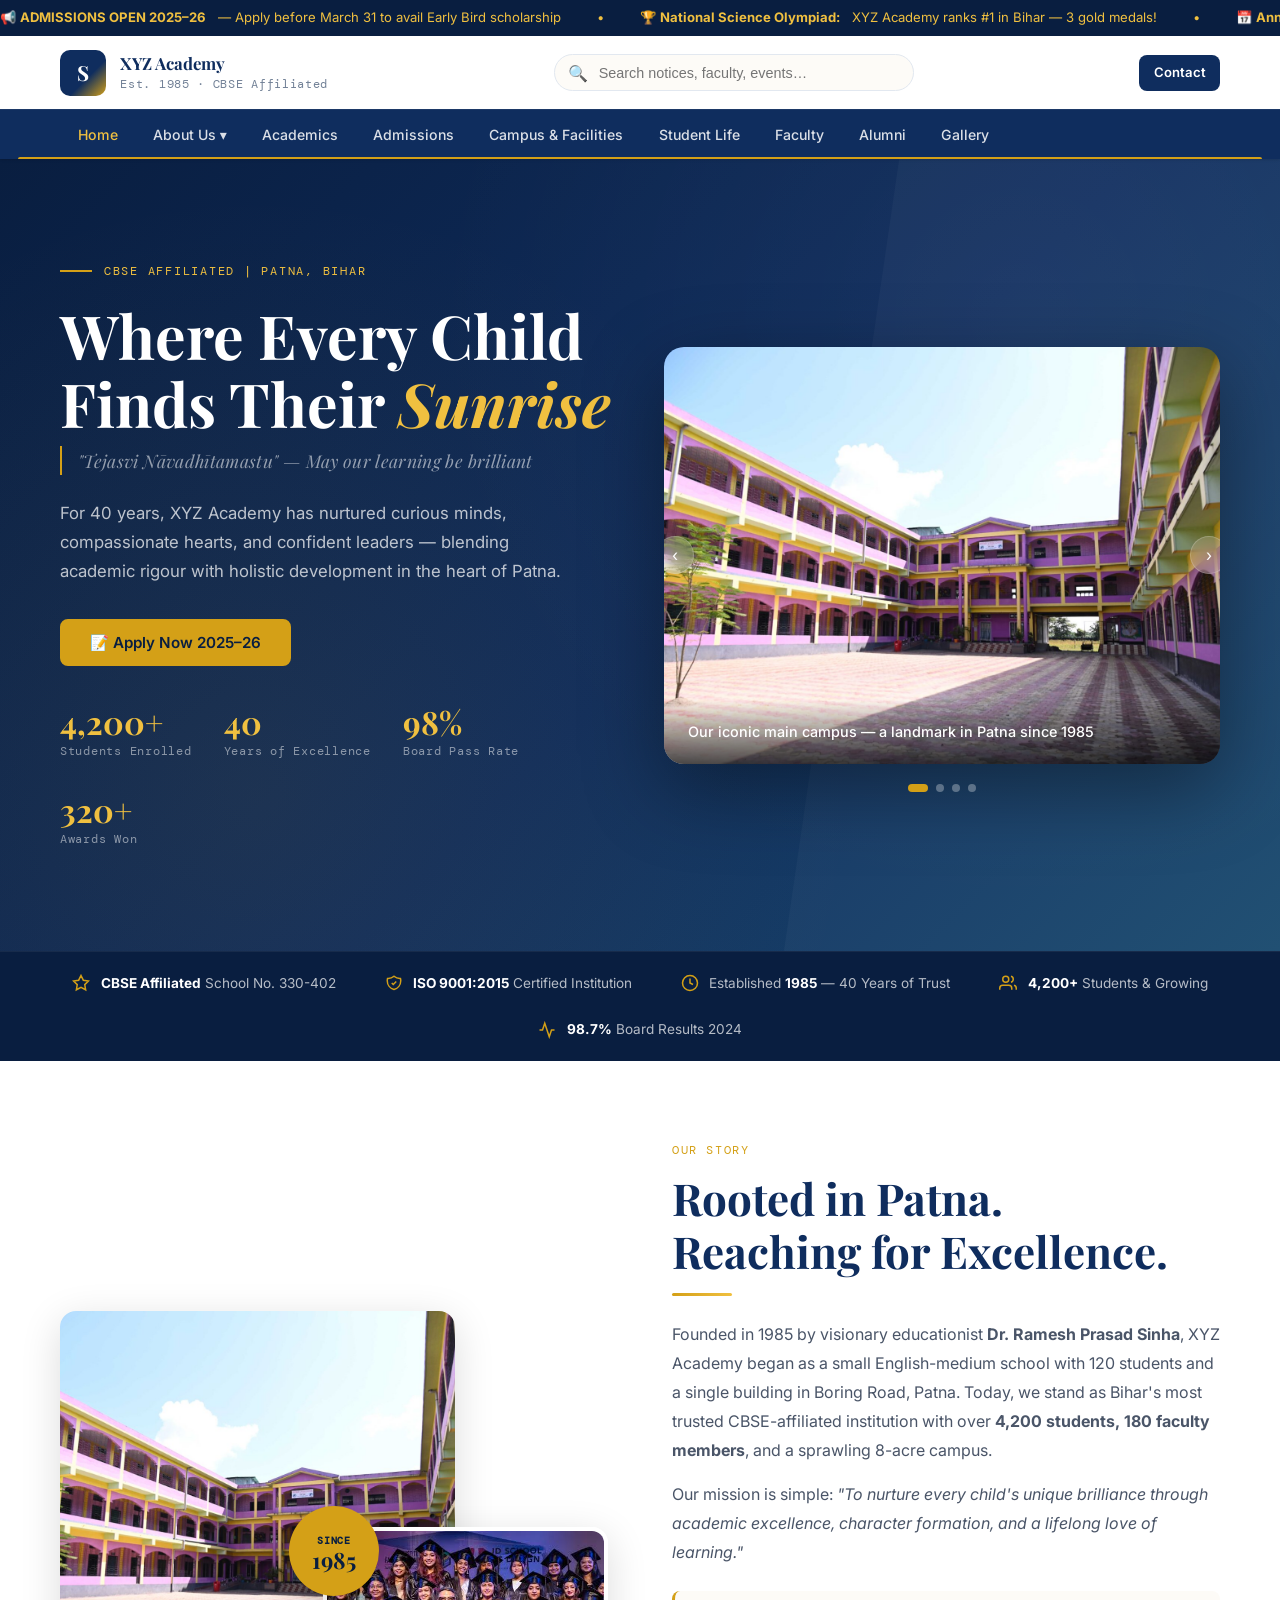
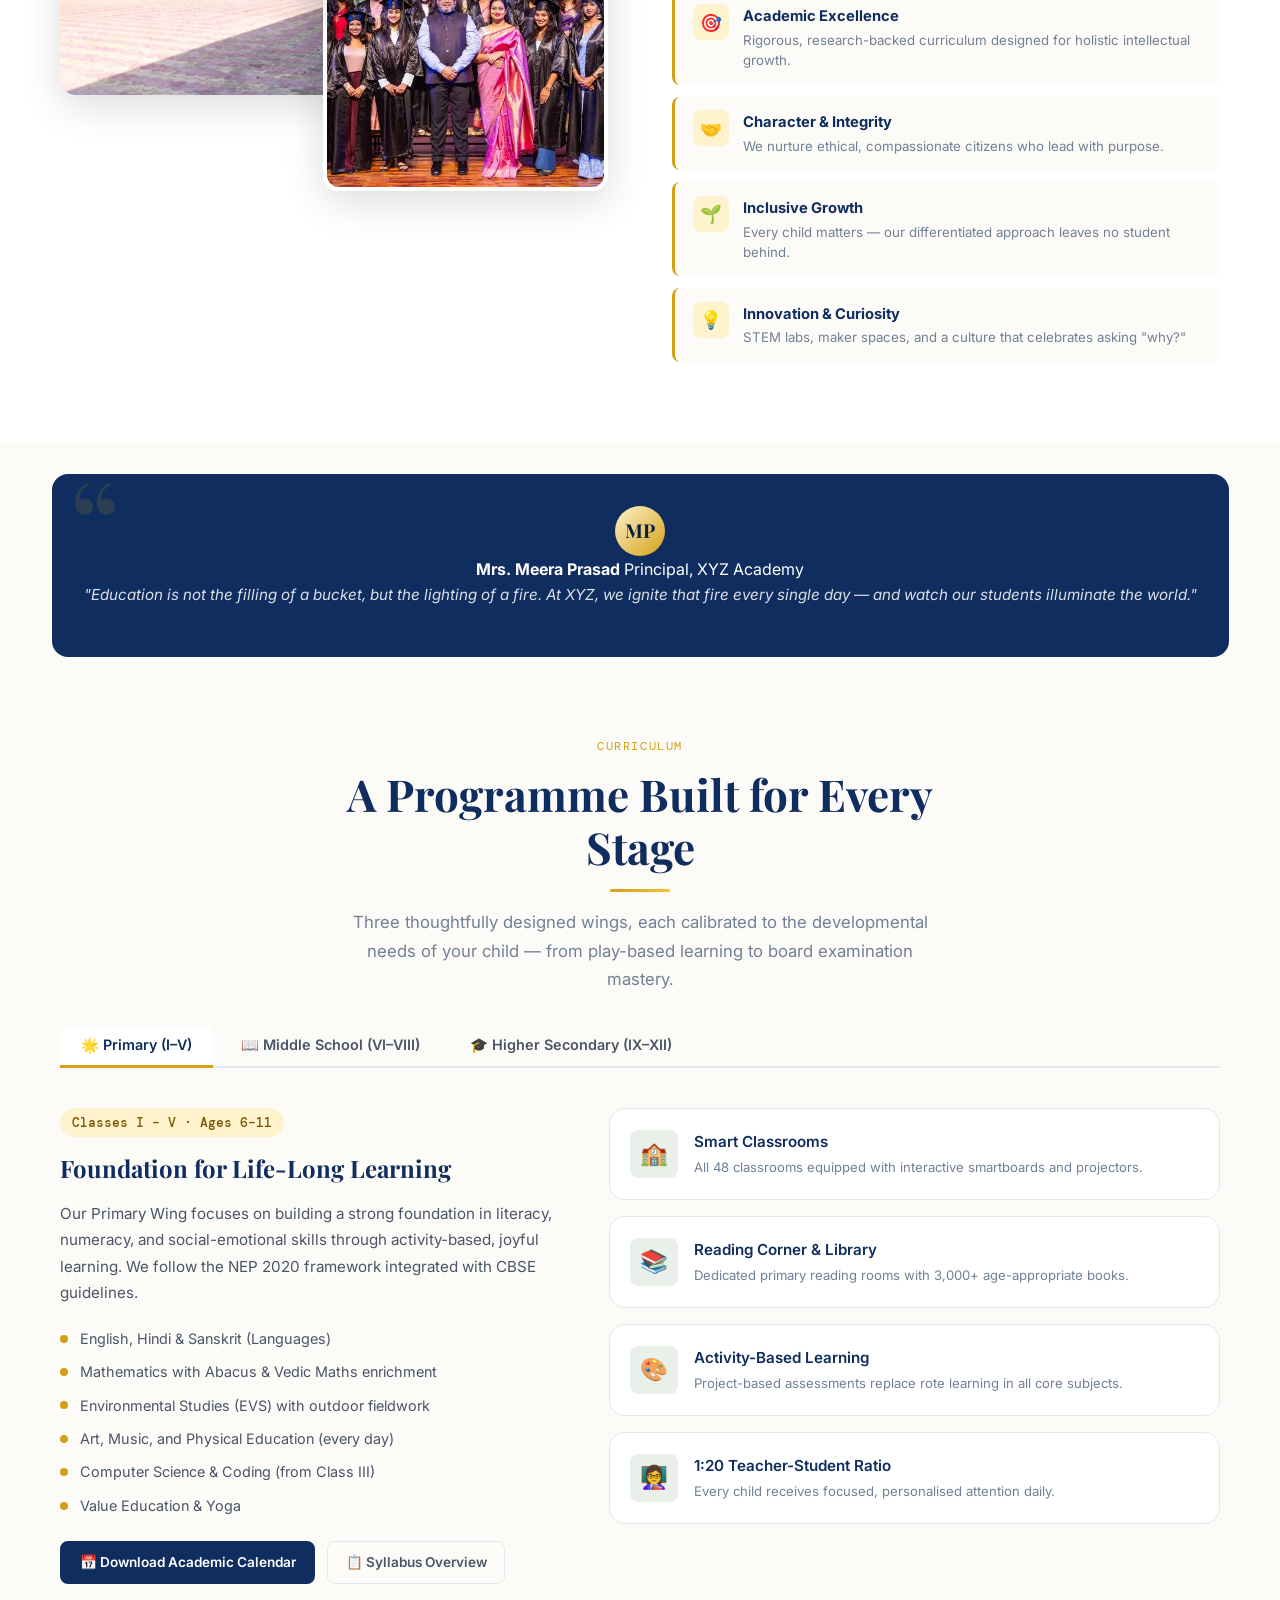
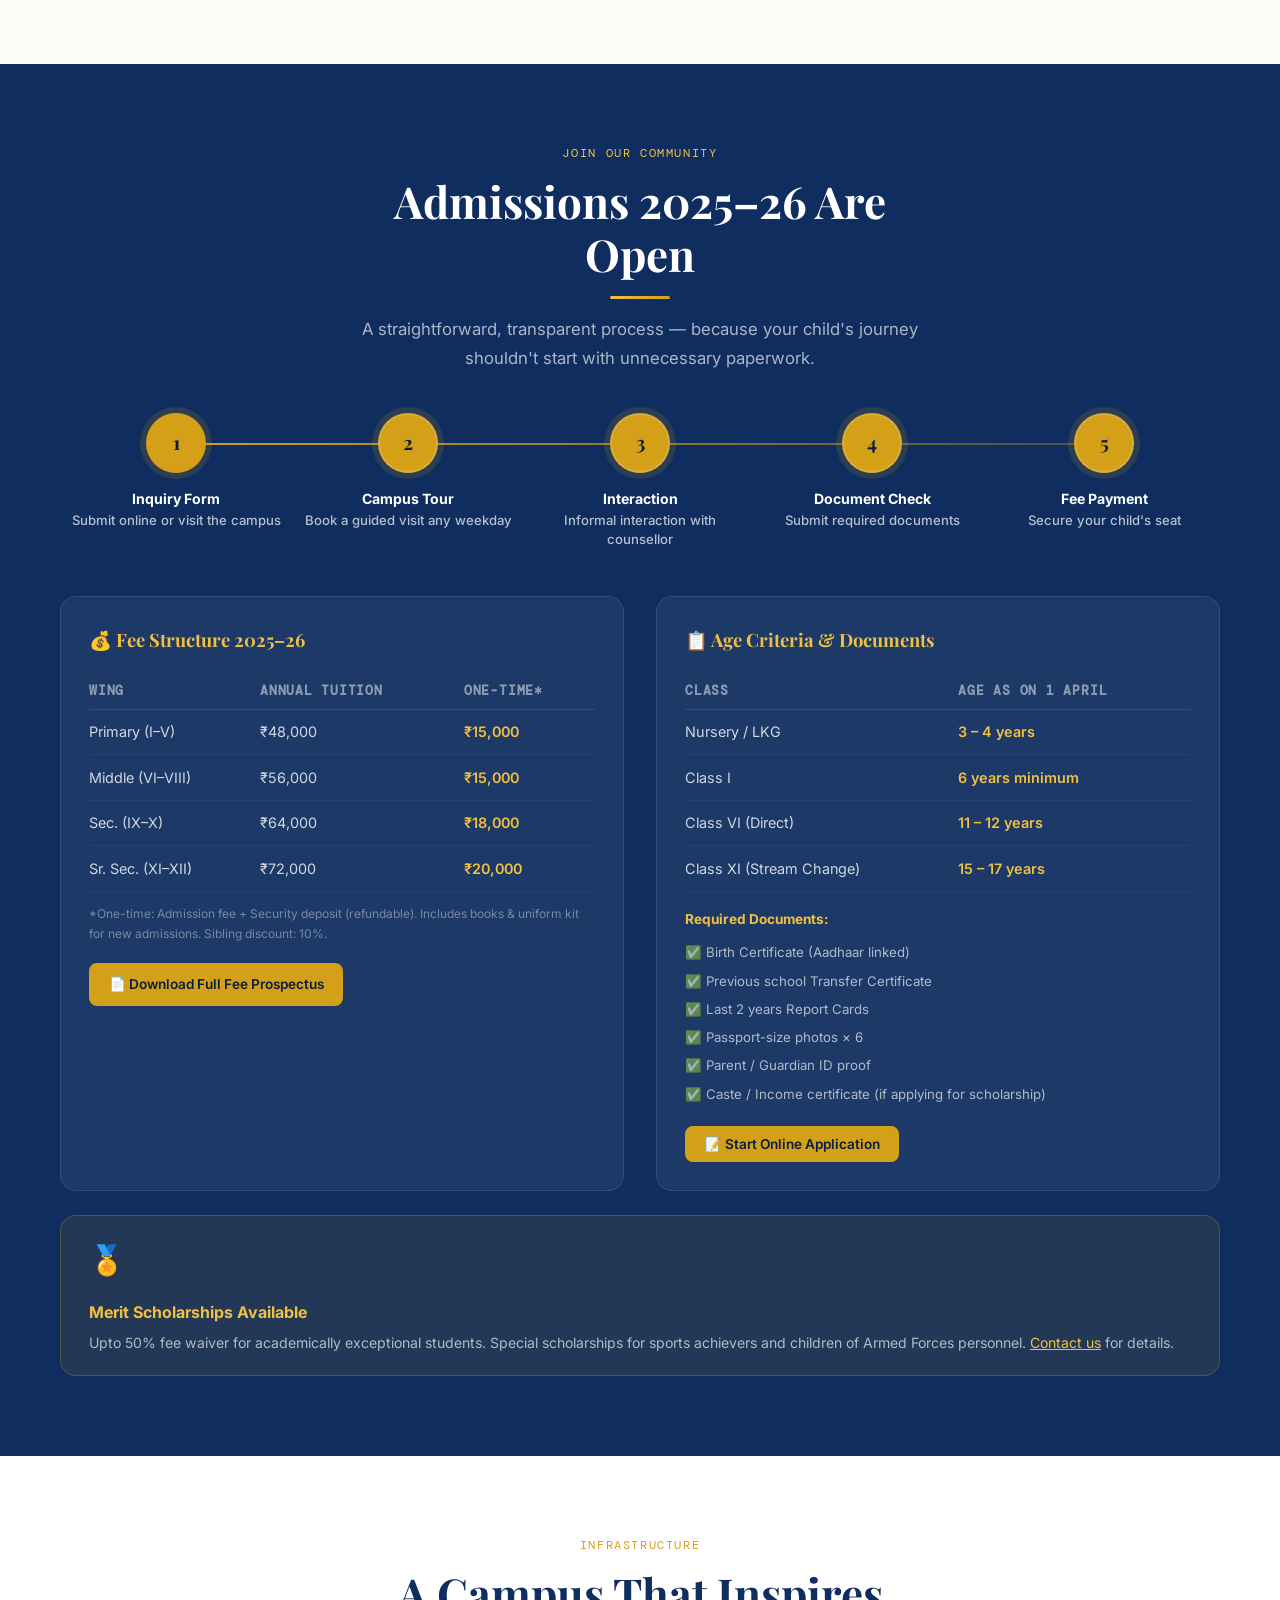
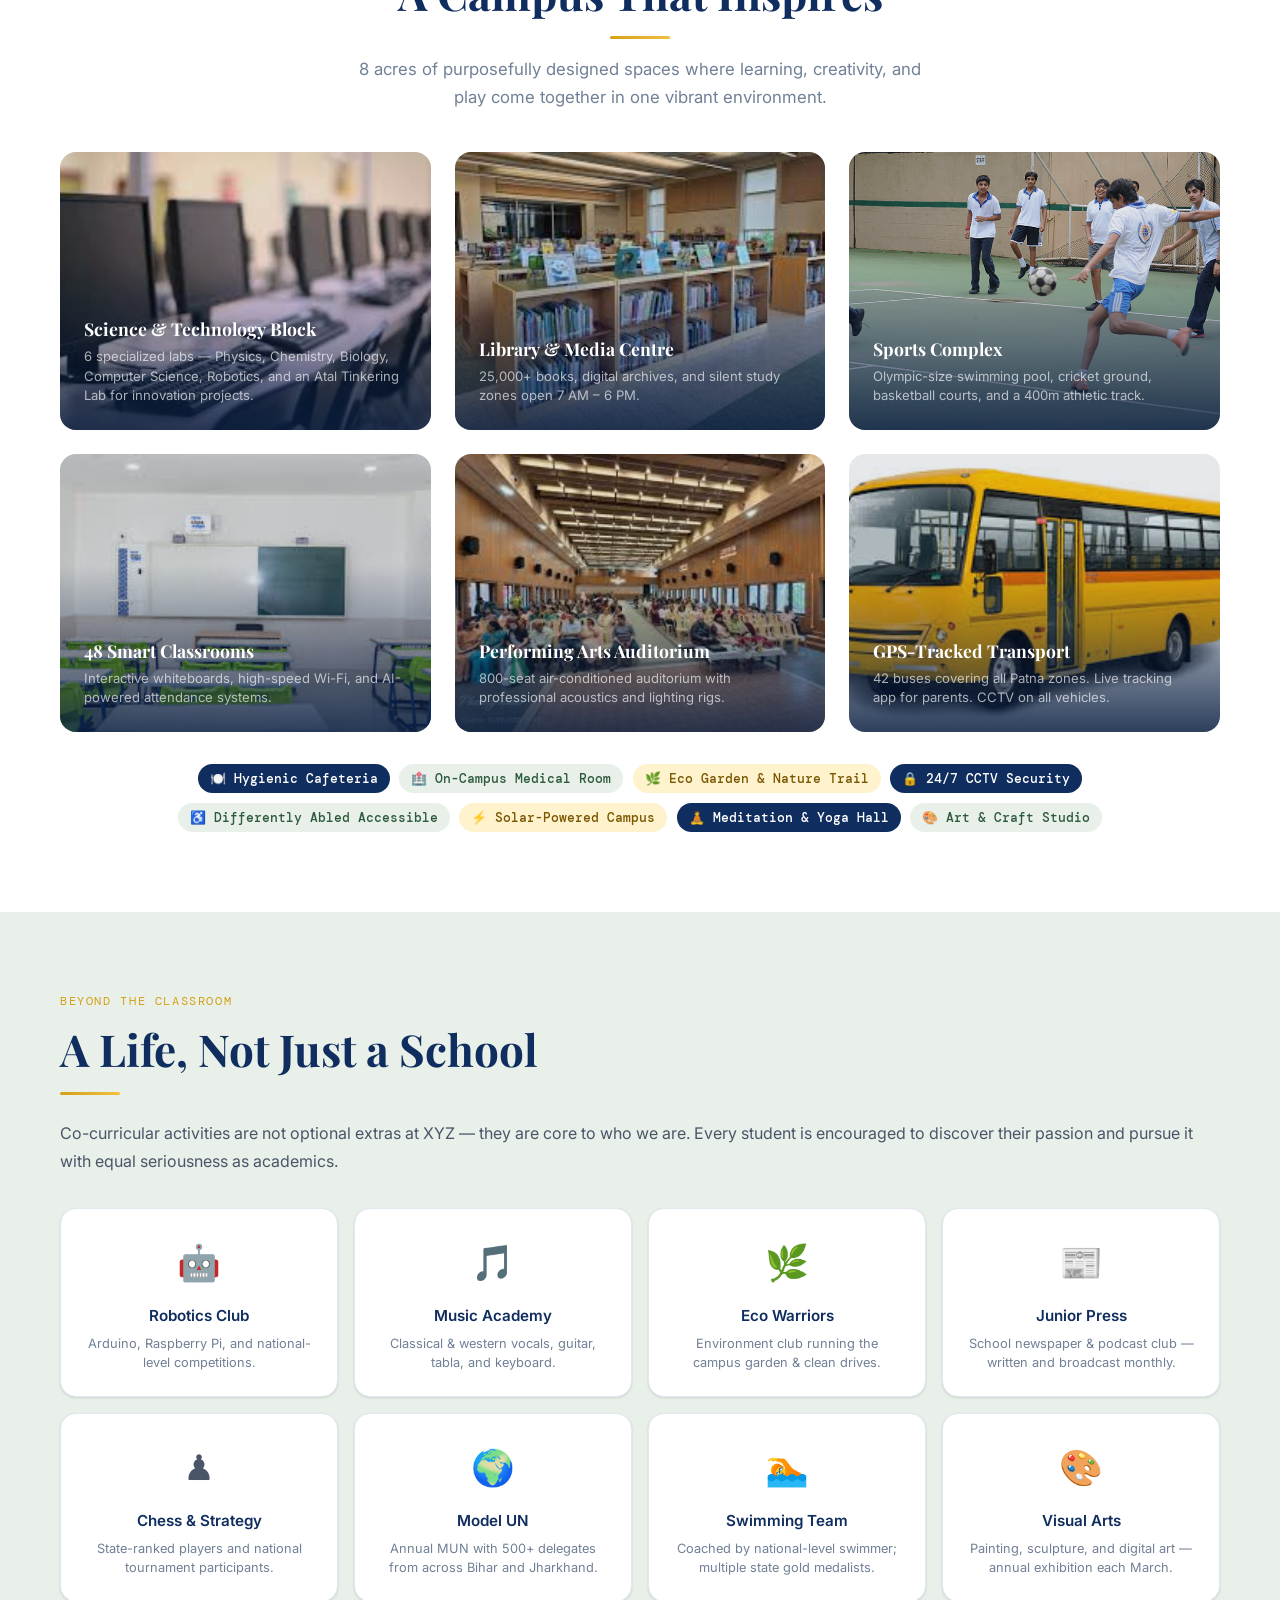
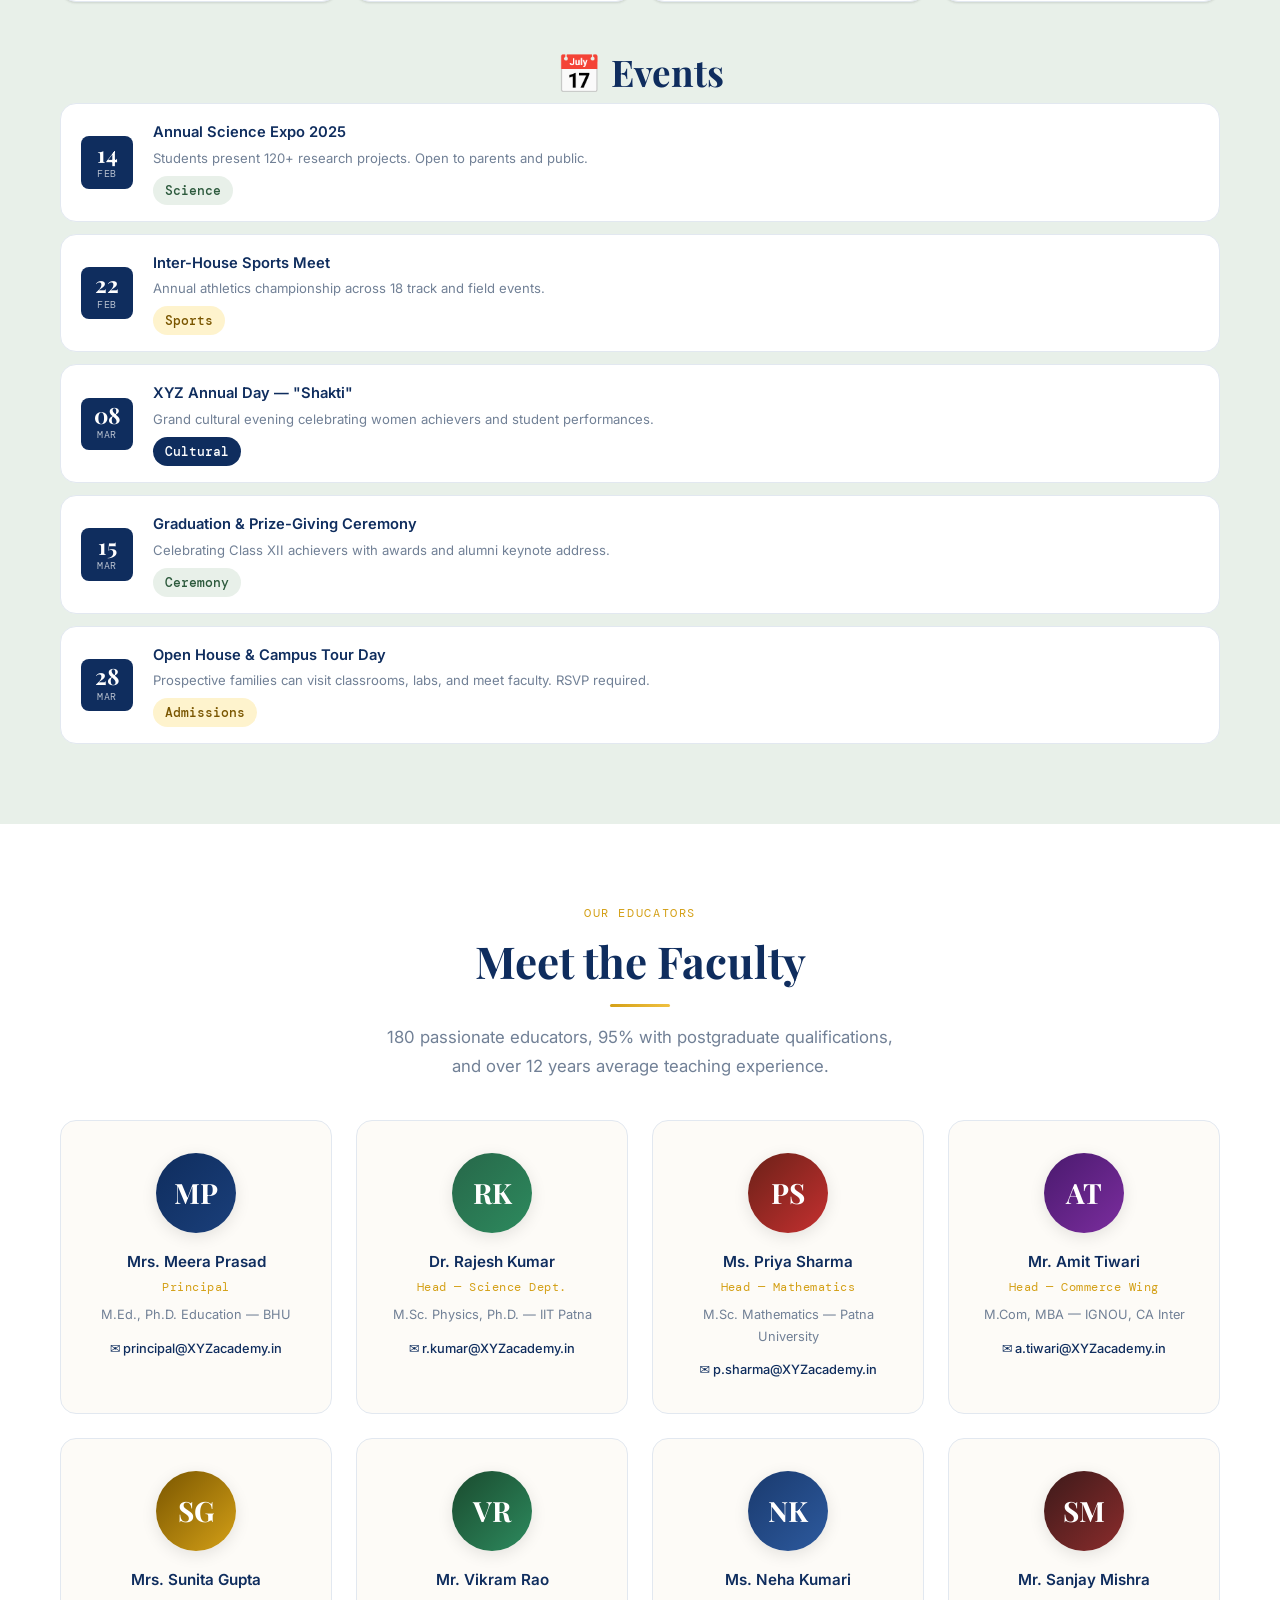
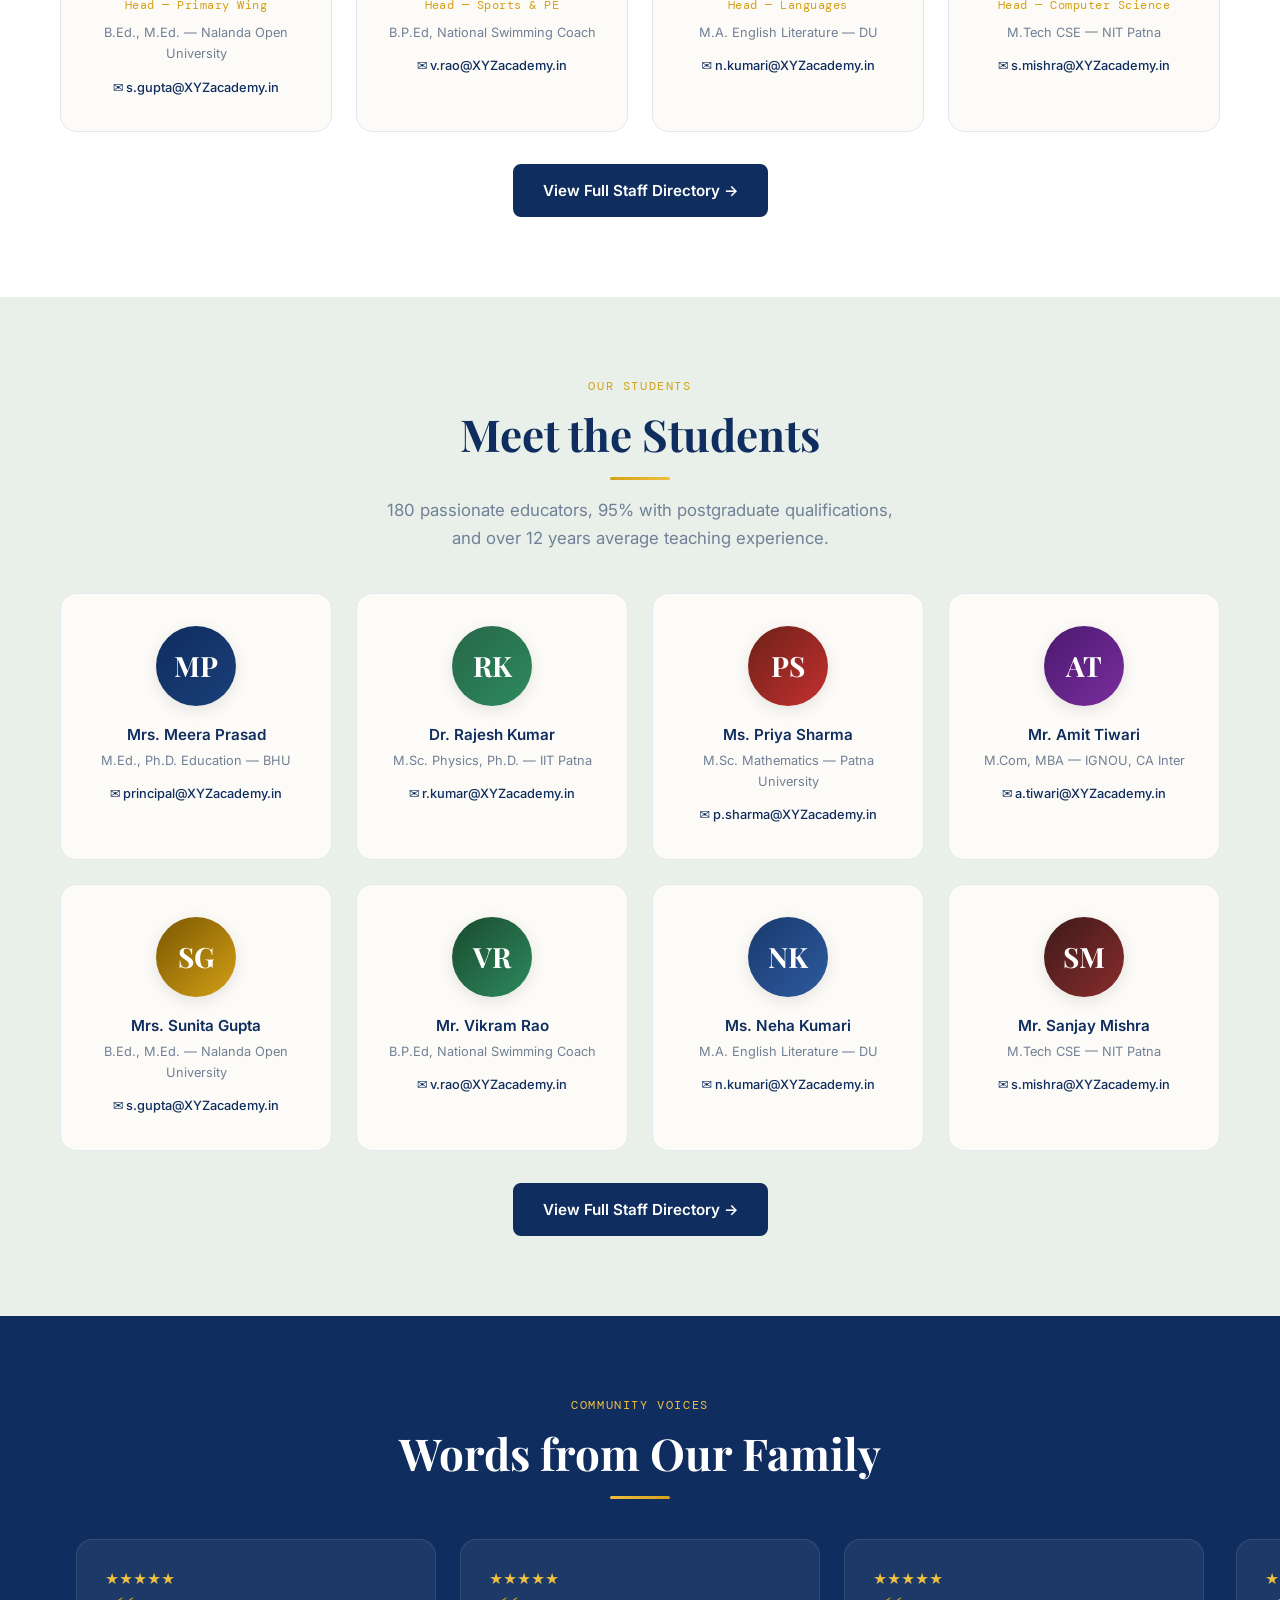
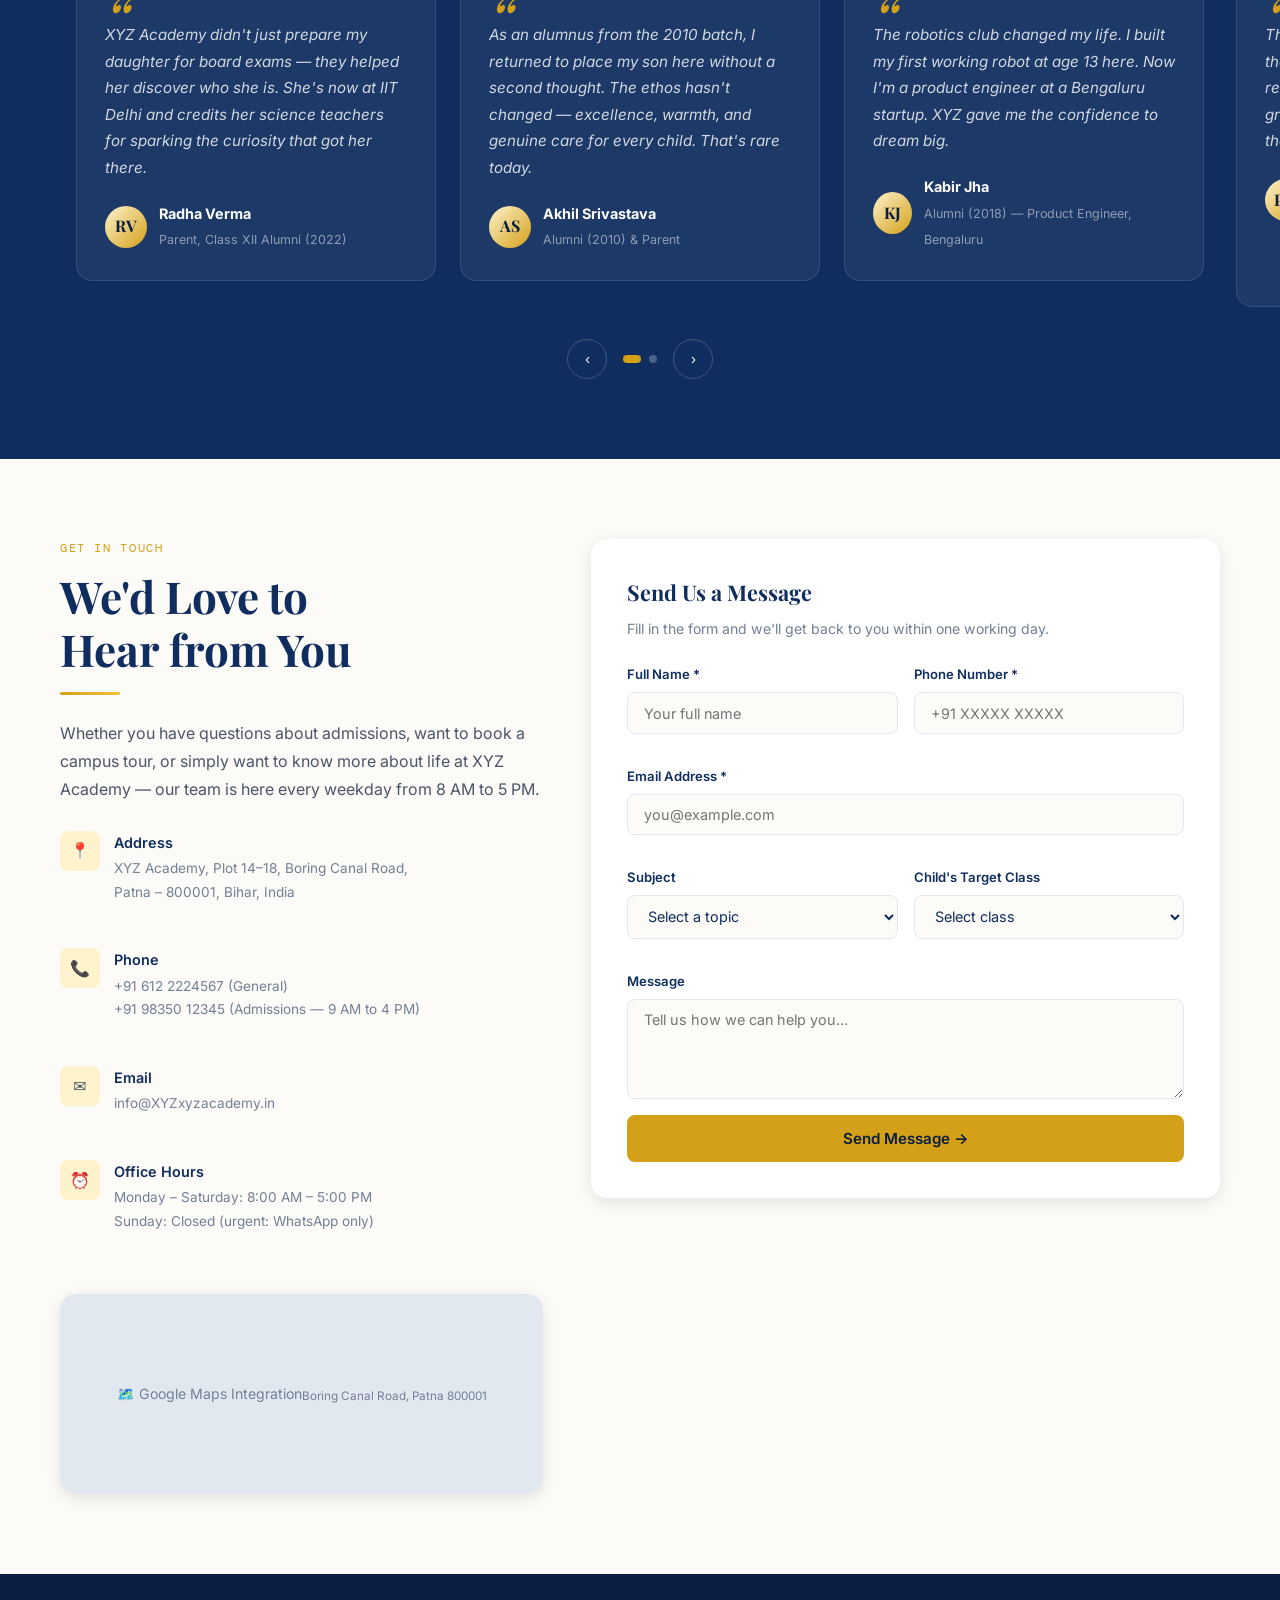
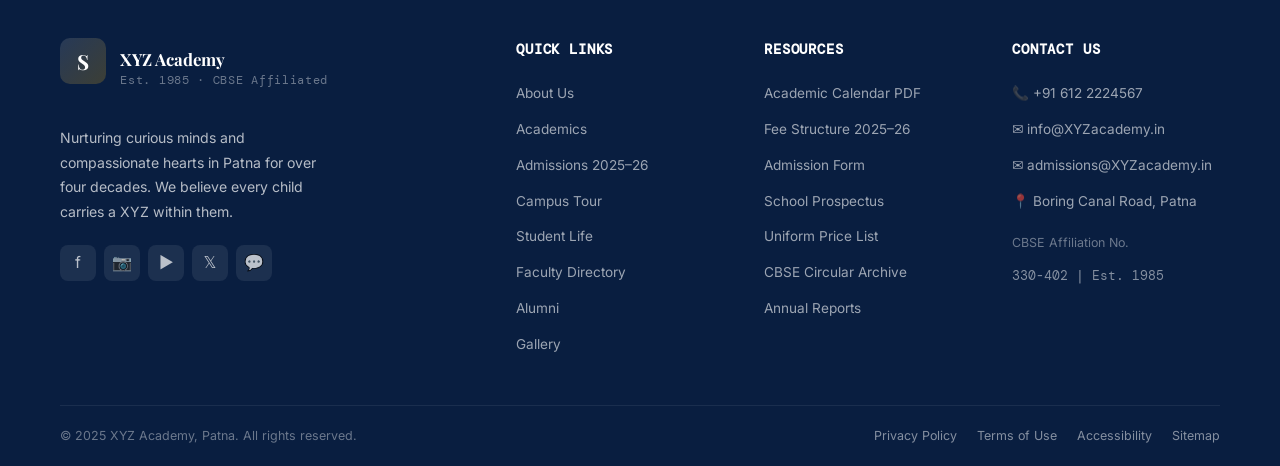
==== commit 0e0d24a7: "Update index.html" ====
--- a/index.html
+++ b/index.html
@@ -94,7 +94,7 @@
                         <div class="dropdown" role="menu">
                             <a href="#about" role="menuitem">Our History</a>
                             <a href="#about" role="menuitem">Mission & Vision</a>
-                            <a href="#about" role="menuitem">Principal's Message</a>
+                            <a href="#principal" role="menuitem">Principal's Message</a>
                             <a href="#about" role="menuitem">Core Values</a>
                         </div>
                     </li>
@@ -391,7 +391,7 @@
     <section>
 
         <!-- Principal Message -->
-        <div class="principal-card" aria-labelledby="principal-name">
+        <div class="principal-card" id="principal" aria-labelledby="principal-name">
             <div class="principal-avatar"  aria-hidden="true">MP</div>
             <div>
                 <strong id="principal-name">Mrs. Meera Prasad</strong>
--- a/p1.css
+++ b/p1.css
@@ -959,6 +959,8 @@
     align-items: center;
     justify-content: center;
     flex-direction: column;
+    margin-left: auto;
+    margin-right:auto;
 }
 
 .principal-card::before {
@@ -3593,4 +3595,4 @@
     .modal-box h3 {
         font-size: 1.1rem
     }
-}+}
